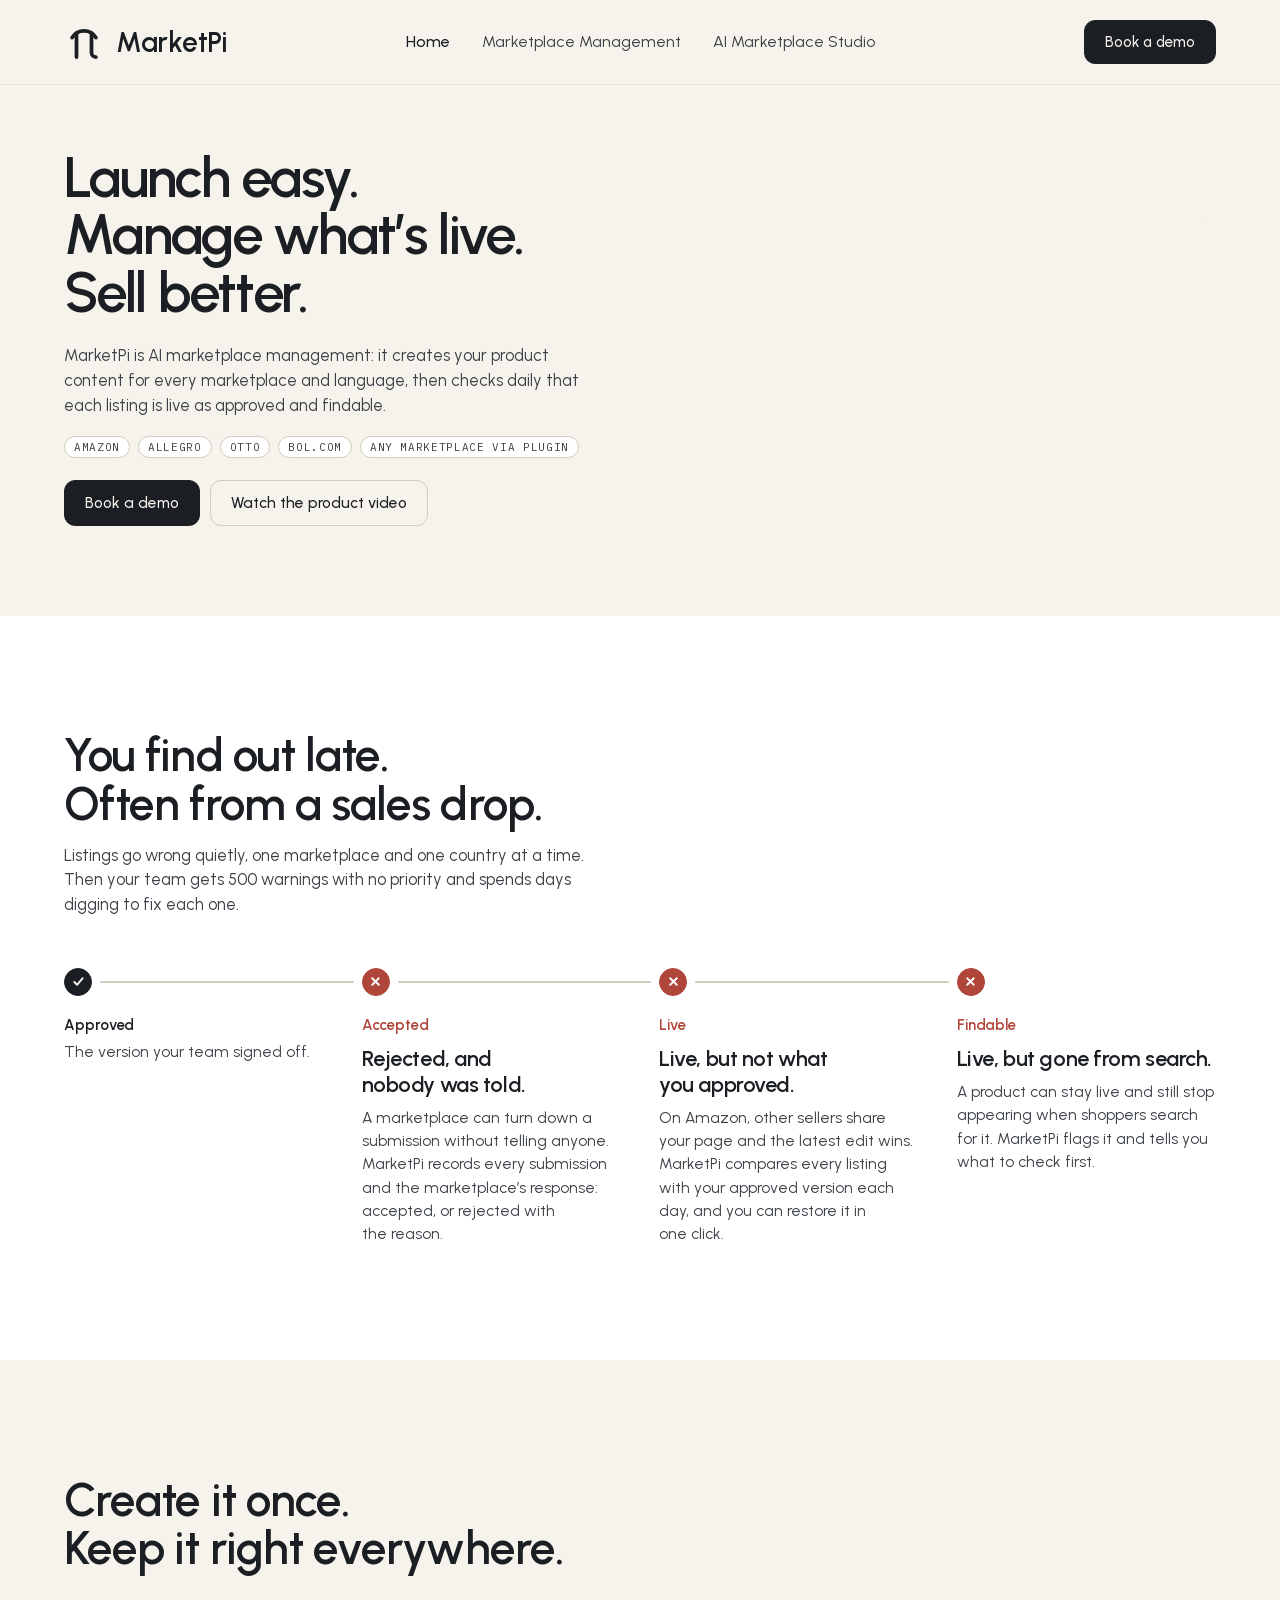
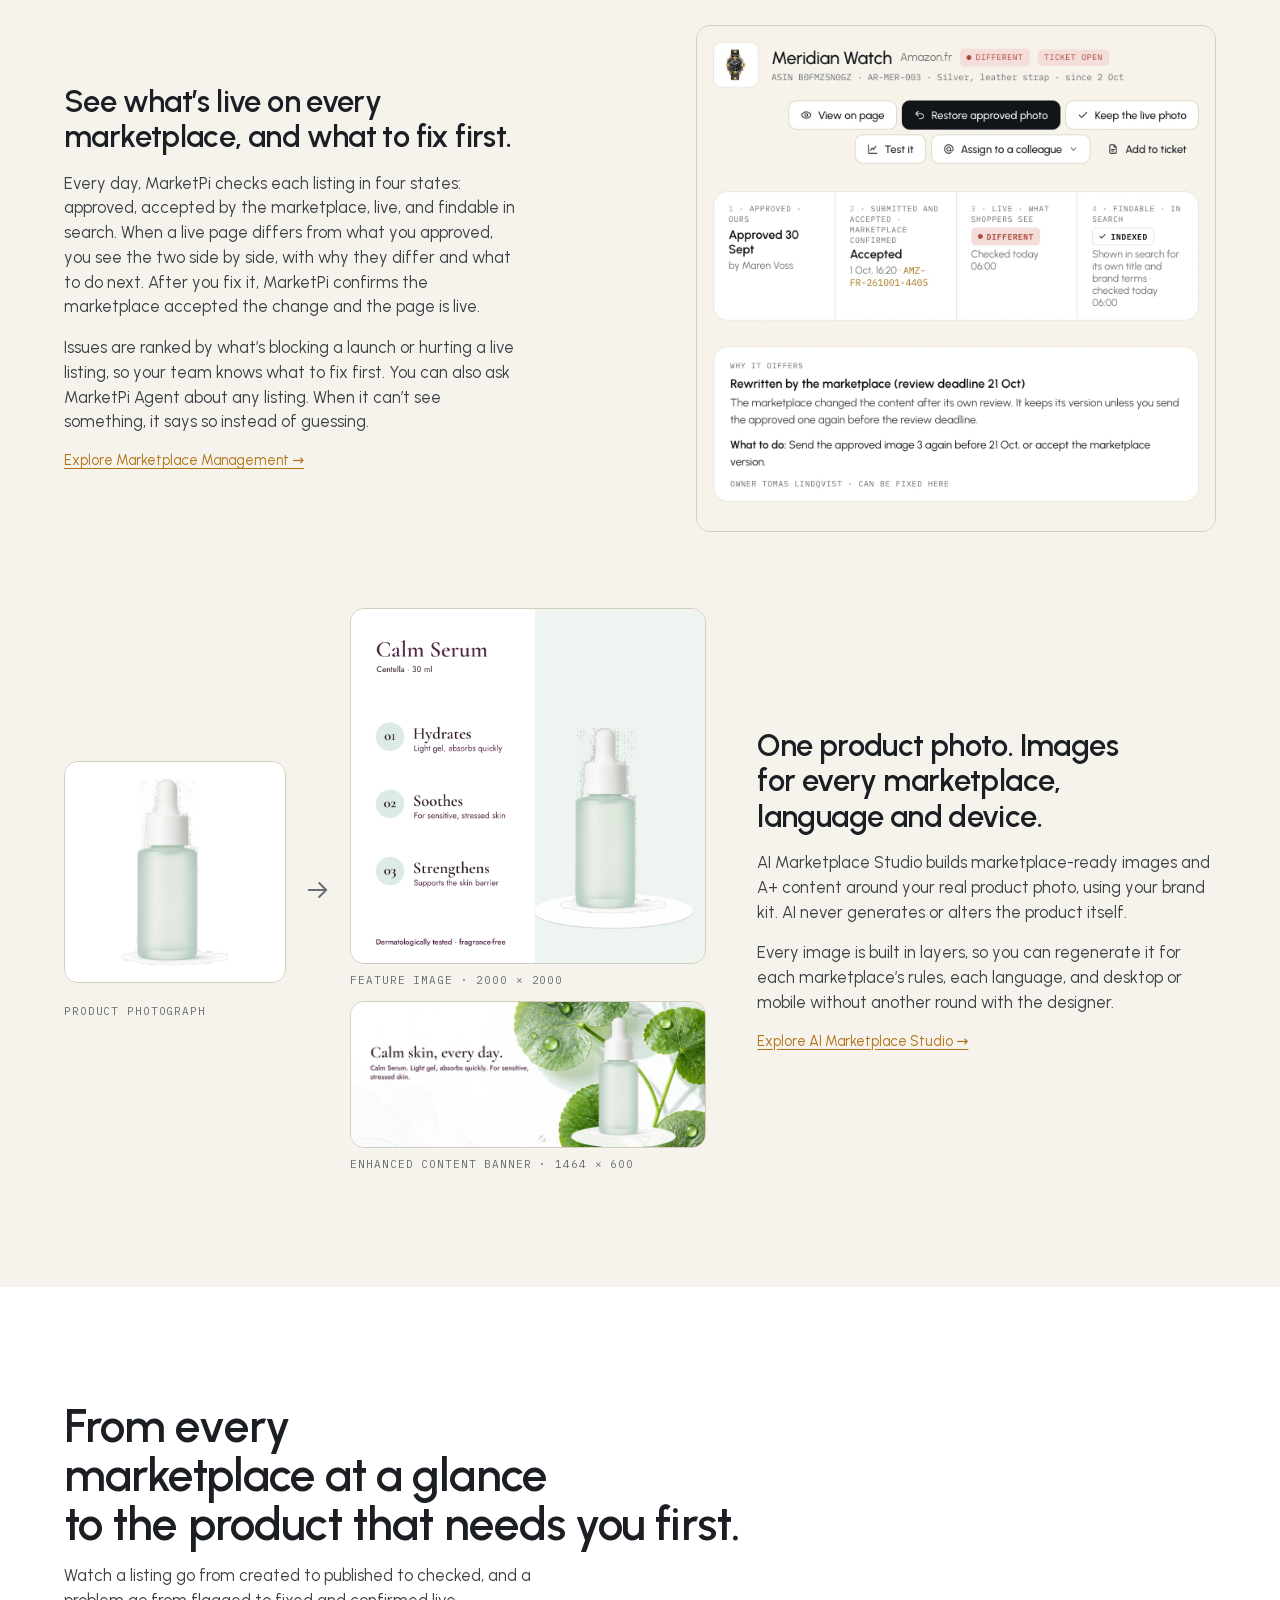
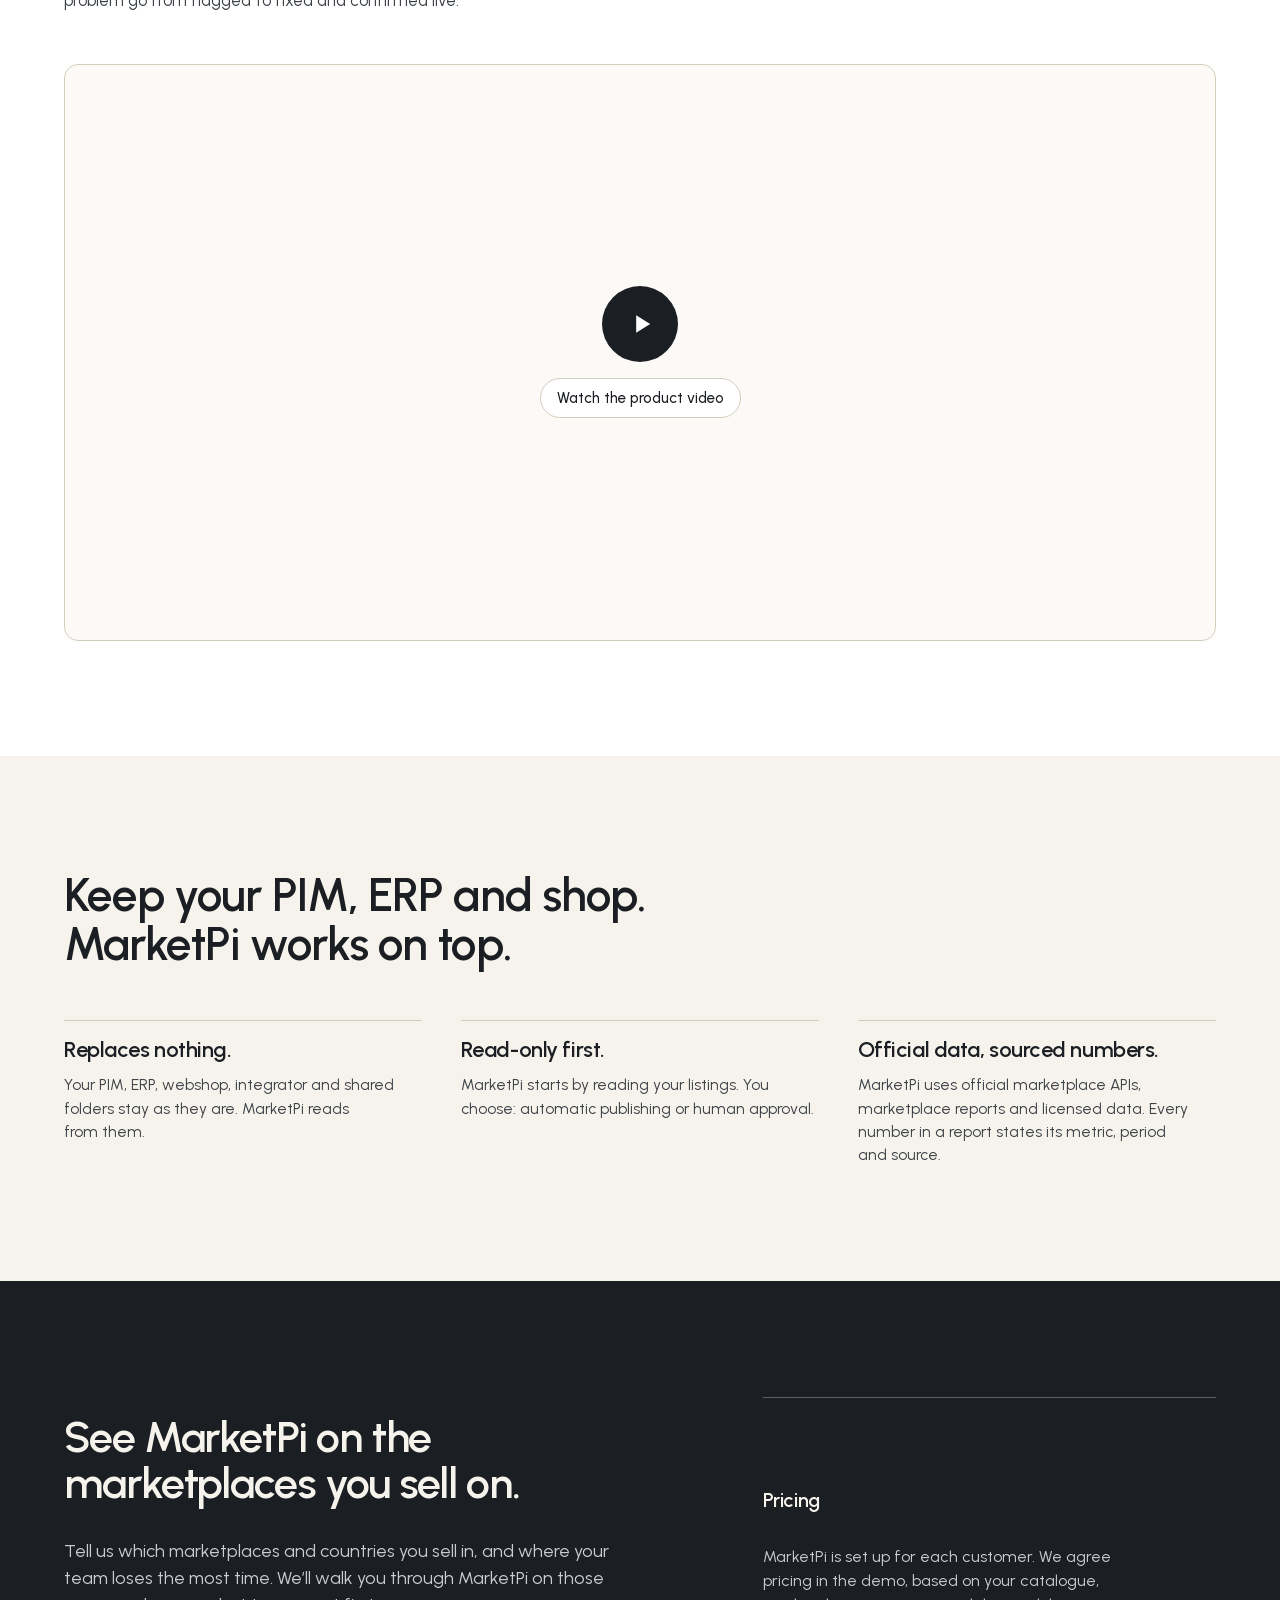
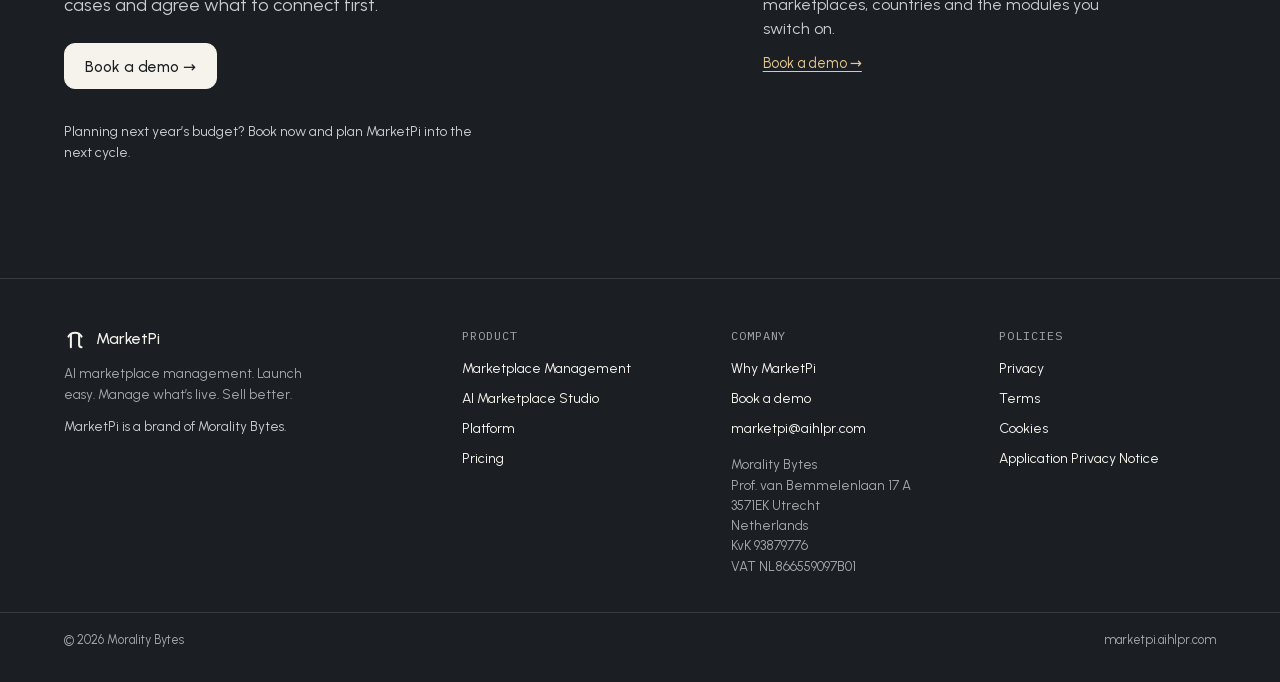
==== index.html @ 0b19deb0 "Strip template scaffolding and use the four-state rail as the visual system - Remove the tracked-cap" ====
<!DOCTYPE html>
<html lang="en"><head>
<meta charset="utf-8">
<title>MarketPi | AI marketplace management for brands</title>
<meta name="viewport" content="width=device-width, initial-scale=1">
<link rel="canonical" href="https://marketpi.aihlpr.com/">
<meta name="description" content="MarketPi creates your product content, publishes it to every marketplace you sell on, and checks daily that each listing is live as approved and findable.">
<link rel="stylesheet" href="assets/css/site.css">

<style id="__om-edit-overrides"></style>
</head>
<body>
<nav class="nav" aria-label="Main navigation"><div class="wrap"><a class="brand" href="/"><svg viewBox="0 0 64 64" fill="none" stroke="currentColor" stroke-width="6" stroke-linecap="round" aria-hidden="true"><path d="M12.95 25 A22 22 0 0 1 51.05 25"></path><path d="M20 17.6 V56"></path><path d="M44 17.6 V49 A7 7 0 0 0 51 56"></path></svg>MarketPi</a><div class="links"><a href="/" aria-current="page">Home</a><a href="/marketplace-management">Marketplace Management</a><a href="/studio">AI Marketplace Studio</a></div><a class="btn" href="https://bookings.cloud.microsoft/book/MarketPiDemo3@aihlpr.com/?ismsaljsauthenabled" target="_blank" rel="noopener">Book a demo</a><details class="menu"><summary aria-label="Open menu"><svg viewBox="0 0 24 24" fill="none" stroke="currentColor" stroke-width="2" stroke-linecap="round" aria-hidden="true"><path d="M4 7h16M4 12h16M4 17h16"></path></svg></summary><div class="menu-list" onclick="this.parentNode.open=false"><a href="/" aria-current="page">Home</a><a href="/marketplace-management">Marketplace Management</a><a href="/studio">AI Marketplace Studio</a></div></details></div></nav>

<header class="sec hero" id="top" data-screen-label="01 Hero"><div class="wrap">
<div class="top"><div><h1 class="rv">Launch easy.<br>Manage what’s live.<br>Sell better.</h1><p class="lede rv d1" style="margin-top:22px">MarketPi is AI marketplace management: it creates your product content for every marketplace and language, then checks daily that each listing is live as approved and findable.</p><ul class="tags rv d1" aria-label="Works with marketplaces such as"><li class="tag">Amazon</li><li class="tag">Allegro</li><li class="tag">Otto</li><li class="tag">bol.com</li><li class="tag">Any marketplace via plugin</li></ul><div class="cta rv d2"><a class="btn" href="https://bookings.cloud.microsoft/book/MarketPiDemo3@aihlpr.com/?ismsaljsauthenabled" target="_blank" rel="noopener">Book a demo</a><a class="btn g" href="#platform">Watch the product video</a></div></div>
<div class="hv rv d1"><video class="hero-vid" src="assets/video/hero-marketplaces.mp4" width="720" height="720" autoplay="" muted="" loop="" playsinline="" preload="auto" aria-label="Marketplaces connected to MarketPi"></video></div></div>
</div></header>

<section class="sec w" id="why" data-screen-label="02 The problem"><div class="wrap">
<div class="head rv"><h2>You find out late.<br>Often from a sales drop.</h2><p>Listings go wrong quietly, one marketplace and one country at a time. Then your team gets 500 warnings with no priority and spends days digging to fix each one.</p></div>
<ol class="rail rv d1" aria-label="Where a listing goes wrong, by state"><li class="st ok"><span class="dot" aria-hidden="true"><svg viewBox="0 0 16 16" fill="none" stroke="currentColor" stroke-width="2" stroke-linecap="round" stroke-linejoin="round"><path d="M3.5 8.5l3 3 6-7"/></svg></span><span class="sl">Approved</span><p>The version your team signed off.</p></li><li class="st x"><span class="dot" aria-hidden="true"><svg viewBox="0 0 16 16" fill="none" stroke="currentColor" stroke-width="2" stroke-linecap="round"><path d="M4.5 4.5l7 7M11.5 4.5l-7 7"/></svg></span><span class="sl">Accepted</span><h3>Rejected, and nobody was told.</h3><p>A marketplace can turn down a submission without telling anyone. MarketPi records every submission and the marketplace’s response: accepted, or rejected with the reason.</p></li><li class="st x"><span class="dot" aria-hidden="true"><svg viewBox="0 0 16 16" fill="none" stroke="currentColor" stroke-width="2" stroke-linecap="round"><path d="M4.5 4.5l7 7M11.5 4.5l-7 7"/></svg></span><span class="sl">Live</span><h3>Live, but not what you approved.</h3><p>On Amazon, other sellers share your page and the latest edit wins. MarketPi compares every listing with your approved version each day, and you can restore it in one click.</p></li><li class="st x"><span class="dot" aria-hidden="true"><svg viewBox="0 0 16 16" fill="none" stroke="currentColor" stroke-width="2" stroke-linecap="round"><path d="M4.5 4.5l7 7M11.5 4.5l-7 7"/></svg></span><span class="sl">Findable</span><h3>Live, but gone from search.</h3><p>A product can stay live and still stop appearing when shoppers search for it. MarketPi flags it and tells you what to check first.</p></li></ol>
</div></section>

<section class="sec" id="modules" data-screen-label="03 Two modules"><div class="wrap">
<div class="head rv" id="capabilities"><h2>Create it once.<br>Keep it right everywhere.</h2></div>
<div class="mods">
<article class="mod" id="monitor" data-screen-label="03a Marketplace Management">
<div class="txt rv"><h3>See what’s live on every marketplace, and what to fix first.</h3><p>Every day, MarketPi checks each listing in four states: approved, accepted by the marketplace, live, and findable in search. When a live page differs from what you approved, you see the two side by side, with why they differ and what to do next. After you fix it, MarketPi confirms the marketplace accepted the change and the page is live.</p><p>Issues are ranked by what’s blocking a launch or hurting a live listing, so your team knows what to fix first. You can also ask MarketPi Agent about any listing. When it can’t see something, it says so instead of guessing.</p><a class="more" href="/marketplace-management">Explore Marketplace Management →</a></div>
<figure class="mshot rv d1"><button class="zoom" type="button" aria-label="Enlarge screenshot"><img src="assets/images/monitor-listing.webp" alt="Monitor listing view: Meridian Watch on Amazon.fr, marked Different with a ticket open. Four states side by side: Approved 30 Sept by Maren Voss, Accepted 1 Oct, Live Different checked today 06:00, Indexed. Why it differs: rewritten by the marketplace, review deadline 21 Oct; what to do: send the approved image 3 again; owner Tomas Lindqvist." width="1280" height="1248"></button></figure>
</article>
<article class="mod r" id="studio" data-screen-label="03b Studio">
<div class="txt rv"><h3>One product photo. Images for every marketplace, language and device.</h3><p>AI Marketplace Studio builds marketplace-ready images and A+ content around your real product photo, using your brand kit. AI never generates or alters the product itself.</p><p>Every image is built in layers, so you can regenerate it for each marketplace’s rules, each language, and desktop or mobile without another round with the designer.</p><a class="more" href="/studio">Explore AI Marketplace Studio →</a></div>
<figure class="rv d1"><div class="s2o">
<div class="src"><button class="zoom sq" type="button" aria-label="Enlarge image"><img src="assets/images/serum-main.jpg" alt="Original product photograph: serum bottle on white" width="2000" height="2000"></button><span class="lab">Product photograph</span></div>
<div class="arr" aria-hidden="true"><svg viewBox="0 0 24 24" fill="none" stroke="currentColor" stroke-width="1.6" stroke-linecap="round" stroke-linejoin="round"><path d="M4 12h15"></path><path d="M13 6l6 6-6 6"></path></svg></div>
<div class="out"><div><button class="zoom sq" type="button" aria-label="Enlarge image"><img src="assets/images/serum-feature.jpg" alt="Feature image: Calm Serum with three numbered benefits beside the bottle" width="2000" height="2000"></button><span class="lab">Feature image · 2000 × 2000</span></div><div><button class="zoom" type="button" aria-label="Enlarge image"><img src="assets/images/serum-banner.jpg" alt="Enhanced content banner: Calm skin, every day: the serum bottle among leaves" width="1464" height="600"></button><span class="lab">Enhanced content banner · 1464 × 600</span></div></div>
</div></figure>
</article>
</div>
</div></section>

<section class="sec w" id="platform" data-screen-label="04 Platform walkthrough"><div class="wrap">
<div class="head rv"><h2>From every marketplace at a glance<br>to the product that needs you first.</h2><p>Watch a listing go from created to published to checked, and a problem go from flagged to fixed and confirmed live.</p></div>
<figure class="pwrap rv d1"><div class="vwrap" id="vwrap"><video id="vid" src="assets/video/platform-walkthrough.mp4" width="1920" height="1080" preload="auto" muted="" playsinline="" aria-label="MarketPi platform walkthrough"></video><button class="vplay" type="button" id="vplay"><span class="play" aria-hidden="true"><svg viewBox="0 0 24 24" fill="currentColor"><path d="M7 4.5v15l12-7.5z"></path></svg></span><span class="vl">Watch the product video</span></button></div></figure>
</div></section>

<section class="sec" id="fit" data-screen-label="05 Fits your setup"><div class="wrap">
<div class="head rv"><h2>Keep your PIM, ERP and shop.<br>MarketPi works on top.</h2></div>
<div class="trio rv d1"><article><h3>Replaces nothing.</h3><p>Your PIM, ERP, webshop, integrator and shared folders stay as they are. MarketPi reads from them.</p></article><article><h3>Read-only first.</h3><p>MarketPi starts by reading your listings. You choose: automatic publishing or human approval.</p></article><article><h3>Official data, sourced numbers.</h3><p>MarketPi uses official marketplace APIs, marketplace reports and licensed data. Every number in a report states its metric, period and source.</p></article></div>
</div></section>

<section class="sec d close" id="demo" data-screen-label="06 Demo and pricing"><div class="wrap">
<div class="two">
<div class="head rv"><h2>See MarketPi on the marketplaces you sell on.</h2><p>Tell us which marketplaces and countries you sell in, and where your team loses the most time. We’ll walk you through MarketPi on those cases and agree what to connect first.</p><div class="cta rv d1"><a class="btn" href="https://bookings.cloud.microsoft/book/MarketPiDemo3@aihlpr.com/?ismsaljsauthenabled" target="_blank" rel="noopener">Book a demo →</a></div><p class="note rv d1">Planning next year’s budget? Book now and plan MarketPi into the next cycle.</p></div>
<div class="price rv d1" id="pricing"><h3>Pricing</h3><p>MarketPi is set up for each customer. We agree pricing in the demo, based on your catalogue, marketplaces, countries and the modules you switch on.</p><a class="more" href="https://bookings.cloud.microsoft/book/MarketPiDemo3@aihlpr.com/?ismsaljsauthenabled" target="_blank" rel="noopener">Book a demo →</a></div>
</div>
</div></section>

<footer><div class="wrap ft">
<div class="fb"><a class="brand" href="/"><svg viewBox="0 0 64 64" fill="none" stroke="currentColor" stroke-width="6" stroke-linecap="round" aria-hidden="true"><path d="M12.95 25 A22 22 0 0 1 51.05 25"></path><path d="M20 17.6 V56"></path><path d="M44 17.6 V49 A7 7 0 0 0 51 56"></path></svg>MarketPi</a><p>AI marketplace management. Launch easy. Manage what’s live. Sell better.</p><p class="co">MarketPi is a brand of Morality Bytes.</p></div>
<div class="fc"><span class="k">Product</span><a href="/marketplace-management">Marketplace Management</a><a href="/studio">AI Marketplace Studio</a><a href="#platform">Platform</a><a href="#pricing">Pricing</a></div>
<div class="fc"><span class="k">Company</span><a href="#why">Why MarketPi</a><a href="https://bookings.cloud.microsoft/book/MarketPiDemo3@aihlpr.com/?ismsaljsauthenabled" target="_blank" rel="noopener">Book a demo</a><a href="mailto:marketpi@aihlpr.com">marketpi@aihlpr.com</a><address>Morality Bytes<br>Prof. van Bemmelenlaan 17 A<br>3571EK Utrecht<br>Netherlands<br>KvK 93879776<br>VAT NL866559097B01</address></div>
<div class="fc"><span class="k">Policies</span><a href="/policies#privacy">Privacy</a><a href="/policies#terms">Terms</a><a href="/policies#cookies">Cookies</a><a href="/policies#application">Application Privacy Notice</a></div>
</div><div class="wrap fl"><span>© 2026 Morality Bytes</span><span>marketpi.aihlpr.com</span></div></footer>
<script src="assets/js/site.js"></script>
<script>
(function(){var v=document.querySelector('.hero-vid');if(!v)return;function go(){var p=v.play();if(p&&p.catch)p.catch(function(){})}
new IntersectionObserver(function(es){es.forEach(function(e){e.isIntersecting?go():v.pause()})},{threshold:.2}).observe(v);
['pointerdown','keydown','touchstart','scroll'].forEach(function(t){addEventListener(t,function(){var r=v.getBoundingClientRect();if(r.bottom>0&&r.top<innerHeight)go()},{passive:true})});
})();
(function(){var w=document.getElementById('vwrap'),v=document.getElementById('vid'),b=document.getElementById('vplay');if(!v)return;
v.addEventListener('loadedmetadata',function(){if(!w.classList.contains('on'))v.currentTime=2.5},{once:true});
b.addEventListener('click',function(){v.controls=true;w.classList.add('on');v.muted=false;v.currentTime=0;v.play()});
v.addEventListener('ended',function(){w.classList.remove('on');v.controls=false;v.currentTime=2.5})})();
</script>
<div class="lbx" id="lbx" hidden=""><button class="lbx-x" type="button" aria-label="Close">×</button><img alt=""></div>
<script>(function(){var l=document.getElementById('lbx'),im=l.querySelector('img');document.querySelectorAll('.zoom').forEach(function(b){b.addEventListener('click',function(){im.src=b.querySelector('img').src;im.alt=b.querySelector('img').alt;l.hidden=false;document.body.style.overflow='hidden'})});function c(){l.hidden=true;document.body.style.overflow=''}l.addEventListener('click',c);document.addEventListener('keydown',function(e){if(e.key==='Escape'&&!l.hidden)c()})})();</script>


</body></html>
---- assets/css/site.css ----
/* MarketPi shared styles for index.html, marketplace-management.html and studio.html */
/* cyrillic-ext */
@font-face {
  font-family: 'IBM Plex Mono';
  font-style: normal;
  font-weight: 400;
  font-display: swap;
  src: url("../fonts/ibm-plex-mono-400-cyrillic-ext.woff2") format('woff2');
  unicode-range: U+0460-052F, U+1C80-1C8A, U+20B4, U+2DE0-2DFF, U+A640-A69F, U+FE2E-FE2F;
}
/* cyrillic */
@font-face {
  font-family: 'IBM Plex Mono';
  font-style: normal;
  font-weight: 400;
  font-display: swap;
  src: url("../fonts/ibm-plex-mono-400-cyrillic.woff2") format('woff2');
  unicode-range: U+0301, U+0400-045F, U+0490-0491, U+04B0-04B1, U+2116;
}
/* vietnamese */
@font-face {
  font-family: 'IBM Plex Mono';
  font-style: normal;
  font-weight: 400;
  font-display: swap;
  src: url("../fonts/ibm-plex-mono-400-vietnamese.woff2") format('woff2');
  unicode-range: U+0102-0103, U+0110-0111, U+0128-0129, U+0168-0169, U+01A0-01A1, U+01AF-01B0, U+0300-0301, U+0303-0304, U+0308-0309, U+0323, U+0329, U+1EA0-1EF9, U+20AB;
}
/* latin-ext */
@font-face {
  font-family: 'IBM Plex Mono';
  font-style: normal;
  font-weight: 400;
  font-display: swap;
  src: url("../fonts/ibm-plex-mono-400-latin-ext.woff2") format('woff2');
  unicode-range: U+0100-02BA, U+02BD-02C5, U+02C7-02CC, U+02CE-02D7, U+02DD-02FF, U+0304, U+0308, U+0329, U+1D00-1DBF, U+1E00-1E9F, U+1EF2-1EFF, U+2020, U+20A0-20AB, U+20AD-20C4, U+2113, U+2C60-2C7F, U+A720-A7FF;
}
/* latin */
@font-face {
  font-family: 'IBM Plex Mono';
  font-style: normal;
  font-weight: 400;
  font-display: swap;
  src: url("../fonts/ibm-plex-mono-400-latin.woff2") format('woff2');
  unicode-range: U+0000-00FF, U+0131, U+0152-0153, U+02BB-02BC, U+02C6, U+02DA, U+02DC, U+0304, U+0308, U+0329, U+2000-206F, U+20AC, U+2122, U+2191, U+2193, U+2212, U+2215, U+FEFF, U+FFFD;
}
/* cyrillic-ext */
@font-face {
  font-family: 'IBM Plex Mono';
  font-style: normal;
  font-weight: 500;
  font-display: swap;
  src: url("../fonts/ibm-plex-mono-500-cyrillic-ext.woff2") format('woff2');
  unicode-range: U+0460-052F, U+1C80-1C8A, U+20B4, U+2DE0-2DFF, U+A640-A69F, U+FE2E-FE2F;
}
/* cyrillic */
@font-face {
  font-family: 'IBM Plex Mono';
  font-style: normal;
  font-weight: 500;
  font-display: swap;
  src: url("../fonts/ibm-plex-mono-500-cyrillic.woff2") format('woff2');
  unicode-range: U+0301, U+0400-045F, U+0490-0491, U+04B0-04B1, U+2116;
}
/* vietnamese */
@font-face {
  font-family: 'IBM Plex Mono';
  font-style: normal;
  font-weight: 500;
  font-display: swap;
  src: url("../fonts/ibm-plex-mono-500-vietnamese.woff2") format('woff2');
  unicode-range: U+0102-0103, U+0110-0111, U+0128-0129, U+0168-0169, U+01A0-01A1, U+01AF-01B0, U+0300-0301, U+0303-0304, U+0308-0309, U+0323, U+0329, U+1EA0-1EF9, U+20AB;
}
/* latin-ext */
@font-face {
  font-family: 'IBM Plex Mono';
  font-style: normal;
  font-weight: 500;
  font-display: swap;
  src: url("../fonts/ibm-plex-mono-500-latin-ext.woff2") format('woff2');
  unicode-range: U+0100-02BA, U+02BD-02C5, U+02C7-02CC, U+02CE-02D7, U+02DD-02FF, U+0304, U+0308, U+0329, U+1D00-1DBF, U+1E00-1E9F, U+1EF2-1EFF, U+2020, U+20A0-20AB, U+20AD-20C4, U+2113, U+2C60-2C7F, U+A720-A7FF;
}
/* latin */
@font-face {
  font-family: 'IBM Plex Mono';
  font-style: normal;
  font-weight: 500;
  font-display: swap;
  src: url("../fonts/ibm-plex-mono-500-latin.woff2") format('woff2');
  unicode-range: U+0000-00FF, U+0131, U+0152-0153, U+02BB-02BC, U+02C6, U+02DA, U+02DC, U+0304, U+0308, U+0329, U+2000-206F, U+20AC, U+2122, U+2191, U+2193, U+2212, U+2215, U+FEFF, U+FFFD;
}
/* latin-ext */
@font-face {
  font-family: 'Urbanist';
  font-style: normal;
  font-weight: 400;
  font-display: swap;
  src: url("../fonts/urbanist-400-latin-ext.woff2") format('woff2');
  unicode-range: U+0100-02BA, U+02BD-02C5, U+02C7-02CC, U+02CE-02D7, U+02DD-02FF, U+0304, U+0308, U+0329, U+1D00-1DBF, U+1E00-1E9F, U+1EF2-1EFF, U+2020, U+20A0-20AB, U+20AD-20C4, U+2113, U+2C60-2C7F, U+A720-A7FF;
}
/* latin */
@font-face {
  font-family: 'Urbanist';
  font-style: normal;
  font-weight: 400;
  font-display: swap;
  src: url("../fonts/urbanist-400-latin.woff2") format('woff2');
  unicode-range: U+0000-00FF, U+0131, U+0152-0153, U+02BB-02BC, U+02C6, U+02DA, U+02DC, U+0304, U+0308, U+0329, U+2000-206F, U+20AC, U+2122, U+2191, U+2193, U+2212, U+2215, U+FEFF, U+FFFD;
}
/* latin-ext */
@font-face {
  font-family: 'Urbanist';
  font-style: normal;
  font-weight: 500;
  font-display: swap;
  src: url("../fonts/urbanist-400-latin-ext.woff2") format('woff2');
  unicode-range: U+0100-02BA, U+02BD-02C5, U+02C7-02CC, U+02CE-02D7, U+02DD-02FF, U+0304, U+0308, U+0329, U+1D00-1DBF, U+1E00-1E9F, U+1EF2-1EFF, U+2020, U+20A0-20AB, U+20AD-20C4, U+2113, U+2C60-2C7F, U+A720-A7FF;
}
/* latin */
@font-face {
  font-family: 'Urbanist';
  font-style: normal;
  font-weight: 500;
  font-display: swap;
  src: url("../fonts/urbanist-400-latin.woff2") format('woff2');
  unicode-range: U+0000-00FF, U+0131, U+0152-0153, U+02BB-02BC, U+02C6, U+02DA, U+02DC, U+0304, U+0308, U+0329, U+2000-206F, U+20AC, U+2122, U+2191, U+2193, U+2212, U+2215, U+FEFF, U+FFFD;
}
/* latin-ext */
@font-face {
  font-family: 'Urbanist';
  font-style: normal;
  font-weight: 600;
  font-display: swap;
  src: url("../fonts/urbanist-400-latin-ext.woff2") format('woff2');
  unicode-range: U+0100-02BA, U+02BD-02C5, U+02C7-02CC, U+02CE-02D7, U+02DD-02FF, U+0304, U+0308, U+0329, U+1D00-1DBF, U+1E00-1E9F, U+1EF2-1EFF, U+2020, U+20A0-20AB, U+20AD-20C4, U+2113, U+2C60-2C7F, U+A720-A7FF;
}
/* latin */
@font-face {
  font-family: 'Urbanist';
  font-style: normal;
  font-weight: 600;
  font-display: swap;
  src: url("../fonts/urbanist-400-latin.woff2") format('woff2');
  unicode-range: U+0000-00FF, U+0131, U+0152-0153, U+02BB-02BC, U+02C6, U+02DA, U+02DC, U+0304, U+0308, U+0329, U+2000-206F, U+20AC, U+2122, U+2191, U+2193, U+2212, U+2215, U+FEFF, U+FFFD;
}
:root{--ink:#1B1F24;--ink2:#3C4147;--ink3:#686D73;--cream:#F6F3EC;--sheet:#FBF9F4;--white:#FFFFFF;--line:#E6E1D4;--lineD:#D3CDBD;--amber:#B27319;--amberT:#F4EBD6;--good:#3F7A4F;--goodT:#E2ECE4;--bad:#B0453A;--badT:#F4DED9;--sans:'Urbanist',system-ui,sans-serif;--mono:'IBM Plex Mono',ui-monospace,monospace;--pad:clamp(20px,5vw,64px);--ease:cubic-bezier(.2,.7,.2,1)}
*{box-sizing:border-box}
html{scroll-behavior:smooth;scroll-padding-top:84px}
html,body{margin:0;background:var(--cream);color:var(--ink);font-family:var(--sans);font-size:17px;line-height:1.5;-webkit-font-smoothing:antialiased;overflow-x:clip}
a{color:var(--ink);text-decoration:none}a:hover{color:var(--amber)}
button{font:inherit;color:inherit;background:none;border:0;padding:0;cursor:pointer}
img{display:block;max-width:100%;height:auto}
p{text-wrap:pretty;margin:0}
h1,h2,h3{margin:0;font-weight:600;letter-spacing:-.02em;text-wrap:balance}
ul{margin:0;padding:0;list-style:none}
.k{font-family:var(--mono);font-size:12px;letter-spacing:.08em;text-transform:uppercase;color:var(--ink3)}
.wrap{width:100%;max-width:1280px;margin:0 auto;padding:0 var(--pad)}
.btn{display:inline-flex;align-items:center;justify-content:center;gap:8px;height:46px;padding:0 20px;border-radius:11px;border:1px solid var(--ink);background:var(--ink);color:var(--cream);font-size:15.5px;font-weight:500;white-space:nowrap;transition:background .15s,border-color .15s,color .15s}
.btn:hover{background:var(--amber);border-color:var(--amber);color:#fff}
.btn.g{background:transparent;color:var(--ink);border-color:var(--lineD)}.btn.g:hover{background:var(--white);border-color:var(--ink);color:var(--ink)}
.tag{display:inline-flex;align-items:center;gap:6px;min-height:22px;padding:2px 9px;border-radius:999px;border:1px solid var(--lineD);font-family:var(--mono);font-size:10.5px;letter-spacing:.06em;text-transform:uppercase;color:var(--ink2);white-space:nowrap}
/* reveal */
.rv{opacity:0;transform:translateY(18px);transition:opacity .8s var(--ease),transform .8s var(--ease)}
.rv.in{opacity:1;transform:none}
.d1{transition-delay:.12s}.d2{transition-delay:.24s}
/* nav */
.nav{position:sticky;top:0;z-index:20;background:rgba(246,243,236,.9);backdrop-filter:blur(12px);border-bottom:1px solid var(--line)}
.nav .wrap{display:grid;grid-template-columns:1fr auto 1fr;align-items:center;gap:28px;height:84px}
.nav .brand{display:flex;align-items:center;gap:12px;font-weight:600;font-size:28px;letter-spacing:-.01em;justify-self:start}
.nav .brand svg{width:40px;height:40px}
.nav .links{display:flex;gap:32px;font-size:16px}
.nav .links a{color:var(--ink2)}.nav .links a:hover{color:var(--amber)}
.nav .btn{height:44px;padding:0 20px;font-size:15px;justify-self:end}
.nav .links a[aria-current]{color:var(--ink);font-weight:500}
.nav .menu{display:none;position:relative}
.nav .menu summary{display:flex;align-items:center;justify-content:center;width:40px;height:40px;border:1px solid var(--line);border-radius:10px;cursor:pointer;list-style:none;color:var(--ink)}
.nav .menu summary::-webkit-details-marker{display:none}
.nav .menu summary svg{width:20px;height:20px}
.nav .menu-list{position:absolute;top:calc(100% + 8px);right:0;display:flex;flex-direction:column;min-width:240px;padding:8px;background:#fff;border:1px solid var(--line);border-radius:14px;box-shadow:0 12px 32px rgba(27,31,36,.12);font-size:16px}
.nav .menu-list a{padding:12px;border-radius:8px;color:var(--ink)}
.nav .menu-list a[aria-current]{font-weight:600}
@media (max-width:1000px){html{scroll-padding-top:68px}.nav .wrap{display:flex;gap:10px;height:68px}.nav .brand{gap:8px;font-size:22px}.nav .brand svg{width:30px;height:30px}.nav .btn{height:40px;padding:0 16px;font-size:14.5px;margin-left:auto}.nav .menu{display:block}}
/* sections */
.sec{padding:clamp(72px,9vw,120px) 0}
.sec.w{background:var(--white)}
.sec.d{background:var(--ink);color:var(--cream);--ink2:#C9CCD1;--ink3:#A4A8AE;--line:rgba(246,243,236,.16);--lineD:rgba(246,243,236,.3);--sheet:#23282E;--white:#1B1F24}
.sec.d a{color:var(--cream)}.sec.d a:hover{color:#E7C98F}
.sec.d .btn{background:var(--cream);border-color:var(--cream);color:var(--ink)}.sec.d .btn:hover{background:var(--amber);border-color:var(--amber);color:#fff}
.sec>.wrap{display:flex;flex-direction:column;gap:clamp(32px,4vw,56px)}
.head{display:flex;flex-direction:column;gap:14px;max-width:62ch}
.head h2{font-size:clamp(30px,3.6vw,50px);line-height:1.06}
.head p{font-size:clamp(16.5px,1.25vw,19px);color:var(--ink2);max-width:58ch}
.split{display:grid;grid-template-columns:minmax(0,5fr) minmax(0,7fr);gap:clamp(28px,4vw,64px);align-items:center}
.split .head{gap:14px}
.split .head h2{font-size:clamp(28px,3.1vw,42px)}
/* hero */
.hero{padding:clamp(48px,5vw,72px) 0 0;overflow:hidden}
.hero .wrap{gap:clamp(36px,5vw,64px)}
.hero .top{display:grid;grid-template-columns:minmax(0,7fr) minmax(0,5fr);gap:40px;align-items:end}
.hero h1{font-size:clamp(40px,4.4vw,64px);font-weight:600;line-height:1.02;letter-spacing:-.03em;max-width:22ch}
.hero .lede{font-size:clamp(16.5px,1.25vw,18px);color:var(--ink2);max-width:56ch}
.hero .cta{display:flex;gap:10px;flex-wrap:wrap;margin-top:22px}
.hero .shot{margin-bottom:-6vw}
.close h2{font-size:clamp(30px,3.4vw,48px);line-height:1.06;letter-spacing:-.025em}
.close p{font-size:18px;color:var(--ink2);margin-top:18px;max-width:44ch}
footer{background:var(--ink);color:#A4A8AE;padding:28px 0 44px;font-size:13.5px;border-top:1px solid rgba(246,243,236,.12)}
footer .wrap{display:flex;justify-content:space-between;align-items:center;flex-wrap:wrap;gap:10px 28px}
footer a{color:var(--cream);text-decoration:underline;text-underline-offset:3px}footer a:hover{color:#E7C98F}
@media (prefers-reduced-motion:reduce){.rv{opacity:1;transform:none;transition:none}}
@media (max-width:1000px){.nav .links{display:none}.hero .top{grid-template-columns:minmax(0,1fr)}.split{grid-template-columns:minmax(0,1fr)}}
@media (max-width:700px){.hero .shot{margin-bottom:-10vw}}
.head p{max-width:52ch}
/* hero */
.hero .top{align-items:center}
.hero{padding-bottom:clamp(56px,7vw,96px)}
.hero .top{grid-template-columns:minmax(0,6fr) minmax(0,5fr);gap:clamp(32px,5vw,72px)}
.hero .hv{max-width:560px;margin-left:auto}
@media (max-width:1000px){.hero .hv{margin-left:0;max-width:none}}
/* hero and notes */
.hero h1{max-width:19ch}
.hero .lede{max-width:52ch}
.note,.head p.note{font-size:14px;color:var(--ink3)}
.lbx{position:fixed;inset:0;z-index:100;background:rgba(27,31,36,.92);display:flex;align-items:center;justify-content:center;padding:32px;cursor:zoom-out}
.lbx[hidden]{display:none}
.lbx img{max-width:min(1100px,100%);max-height:100%;border-radius:14px;background:#F6F3EC}
.lbx-x{position:absolute;top:16px;right:20px;width:40px;height:40px;border:0;border-radius:50%;background:transparent;color:#fff;font-size:28px;line-height:1;cursor:pointer}
.more{font-size:14.5px;color:var(--amber);text-decoration:underline;text-underline-offset:3px}
/* three columns */
.trio{display:grid;grid-template-columns:repeat(3,minmax(0,1fr));gap:clamp(24px,3vw,40px)}
.trio article{border-top:1px solid var(--lineD);padding-top:16px;display:flex;flex-direction:column;gap:10px}
.trio h3{font-size:22px;line-height:1.2}
.trio p{font-size:15.5px;color:var(--ink2)}
/* prose column beside a heading */
.copy{display:flex;flex-direction:column;gap:14px;font-size:17px;color:var(--ink2);align-items:flex-start}
.copy ul{display:flex;flex-direction:column;gap:8px;padding-left:18px;list-style:disc}
.copy ul::marker{color:var(--ink3)}
/* close */
.close .head{max-width:60ch}
.close .head h2{font-size:clamp(30px,3.4vw,48px);line-height:1.06;letter-spacing:-.025em}
.close .head p{color:var(--ink2)}
.close .cta{display:flex;gap:10px;flex-wrap:wrap;margin-top:10px}
#pricing{padding:clamp(56px,7vw,88px) 0}
footer{padding:48px 0 32px}
footer .wrap.ft{display:grid;grid-template-columns:minmax(0,1.6fr) repeat(3,minmax(0,1fr));gap:32px clamp(24px,4vw,64px);align-items:start}
footer .fb{display:flex;flex-direction:column;gap:12px;max-width:34ch}
footer .fb .brand{display:inline-flex;align-items:center;gap:10px;color:var(--cream);text-decoration:none;font-weight:500;font-size:16px}
footer .fb .brand svg{width:22px;height:22px}
footer .fb p{margin:0;color:#A4A8AE;line-height:1.5}
footer .fb .co{color:#C9CCD1}
footer .fc{display:flex;flex-direction:column;gap:9px}
footer .fc .k{color:#A4A8AE;margin-bottom:4px}
footer .fc a{color:var(--cream);text-decoration:none;font-size:14px}
footer .fc address{font-style:normal;font-size:13.5px;line-height:1.5;color:#A4A8AE;margin-top:6px}
footer .fc a:hover{color:#E7C98F;text-decoration:underline;text-underline-offset:3px}
footer .wrap.fl{display:flex;justify-content:space-between;gap:10px 24px;flex-wrap:wrap;margin-top:36px;padding-top:18px;border-top:1px solid rgba(246,243,236,.12);font-size:12.5px;color:#A4A8AE}
@media (max-width:900px){footer .wrap.ft{grid-template-columns:repeat(2,minmax(0,1fr))}footer .fb{grid-column:1/-1}}
@media (max-width:480px){footer .wrap.ft{grid-template-columns:minmax(0,1fr)}}
@media (max-width:1000px){.trio{grid-template-columns:minmax(0,1fr)}}
/* hero video beside the text */
.hero .top{grid-template-columns:minmax(0,6fr) minmax(0,5fr)}
.hero .hv{max-width:560px;margin-left:auto;width:100%}
.hero .hero-vid{display:block;width:100%;max-width:460px;height:auto;margin-left:auto;border-radius:14px;background:var(--cream)}
@media (max-width:1000px){.hero .top{grid-template-columns:minmax(0,1fr)}.hero .hv{margin:8px 0 0;max-width:none}.hero .hero-vid{max-width:none;margin-left:0}}
/* product pages: hero, screenshots, states, video */
.mm-hero{padding-bottom:clamp(56px,7vw,96px)}
.mm-hero .head{max-width:none;gap:0}
.mm-hero h1{margin:0}
.mm-hero .lede{margin-top:22px}
.shot{margin:0;display:flex;flex-direction:column;gap:12px;width:100%}
.shot .zoom{display:block;width:100%;padding:0;border:1px solid var(--lineD);border-radius:14px;background:#F6F3EC;overflow:hidden;cursor:zoom-in;text-align:left}
.shot img{display:block;width:100%;height:auto}
.shot figcaption{font-size:13px;color:var(--ink3)}
.states{display:grid;grid-template-columns:repeat(3,minmax(0,1fr));gap:clamp(24px,3vw,40px)}
.states article{border-top:1px solid var(--lineD);padding-top:16px;display:flex;flex-direction:column;gap:8px}
.states h3{font-size:24px;line-height:1.2}
.states p{font-size:15.5px;color:var(--ink2)}
@media (max-width:1000px){.states{grid-template-columns:minmax(0,1fr)}}
.xlink{margin-top:10px}.xlink strong{font-weight:600;color:var(--ink)}
.vwrap{position:relative;border:1px solid var(--lineD);border-radius:14px;overflow:hidden;background:#fff}.vwrap video{display:block;width:100%;height:auto}
.vplay{position:absolute;inset:0;width:100%;display:flex;flex-direction:column;align-items:center;justify-content:center;gap:16px;border:0;padding:0;background:rgba(255,255,255,.18);cursor:pointer;font:inherit;color:var(--ink)}.vplay .play{width:76px;height:76px;border-radius:50%;background:var(--ink);color:#fff;display:flex;align-items:center;justify-content:center;transition:transform .2s}.vplay .play svg{width:28px;height:28px;margin-left:4px}.vplay .vl{font-size:15px;font-weight:500;background:#fff;border:1px solid var(--lineD);border-radius:999px;padding:8px 16px}.vplay:hover .play{transform:scale(1.06)}.vwrap.on .vplay{display:none}.galnote{margin-top:12px;font-size:13px;color:var(--ink3)}
/* homepage: module introductions, tags, walkthrough, demo and pricing */
.mods{display:flex;flex-direction:column;gap:clamp(48px,6vw,88px)}
.mod{display:grid;grid-template-columns:minmax(0,5fr) minmax(0,7fr);gap:clamp(28px,4vw,64px);align-items:center}
.mod.r{grid-template-columns:minmax(0,7fr) minmax(0,5fr)}
.mod.r .txt{order:2}
.mod .txt{display:flex;flex-direction:column;gap:16px;align-items:flex-start}
.mod .txt h3{font-size:clamp(24px,2.4vw,32px);line-height:1.15;letter-spacing:-.02em;font-weight:600;text-wrap:balance;max-width:24ch}
.tags{display:flex;flex-wrap:wrap;gap:8px;margin-top:18px}.tags .tag{font-size:11px;color:var(--ink2);background:var(--white)}.hero .tags+.cta{margin-top:22px}
/* AI Marketplace Studio page */
.mm-hero .lede+.lede{margin-top:14px}
/* AI Marketplace Studio: one source photograph → three compositions */
.s3o{margin:clamp(36px,5vw,64px) 0 0;display:grid;grid-template-columns:minmax(0,4fr) 40px minmax(0,8fr);gap:18px;align-items:center}
.s3o .src,.s3o .out{min-width:0}
.s3o .out{display:grid;grid-template-columns:repeat(2,minmax(0,1fr));gap:18px}
.s3o .out .wide{grid-column:1/-1}
.s3o .arr{display:flex;align-items:center;justify-content:center;color:var(--ink3)}
.s3o .arr svg{width:30px;height:30px}
.s3o .zoom{display:block;width:100%;padding:0;border:1px solid var(--lineD);border-radius:14px;background:#fff;overflow:hidden;cursor:zoom-in}
.s3o img{display:block;width:100%;height:auto}
.s3o .lab{font-family:var(--mono);font-size:11px;letter-spacing:.08em;text-transform:uppercase;color:var(--ink3);display:block;margin-top:8px}
.s3o figcaption{grid-column:1/-1;font-size:13px;color:var(--ink3);margin-top:-2px}
/* formats gallery */
.fgal{display:grid;grid-template-columns:repeat(4,minmax(0,1fr));gap:16px;margin-top:clamp(28px,4vw,48px)}
.fgal figure{margin:0;display:flex;flex-direction:column;gap:8px}
.fgal .wide{grid-column:1/-1}
.fgal .zoom{display:block;width:100%;padding:0;border:1px solid var(--lineD);border-radius:14px;background:#fff;overflow:hidden;cursor:zoom-in}
.fgal img{display:block;width:100%;height:auto}
.fgal figcaption{font-family:var(--mono);font-size:11px;letter-spacing:.08em;text-transform:uppercase;color:var(--ink3)}
.copy .tags{margin-top:6px}
.copy ul li strong{font-weight:600;color:var(--ink)}
@media (max-width:1000px){.fgal{grid-template-columns:repeat(2,minmax(0,1fr))}}
@media (max-width:640px){.s3o{grid-template-columns:minmax(0,1fr)}.s3o .arr svg{transform:rotate(90deg)}.s3o .src{max-width:60%}}
.mod .txt p{font-size:16.5px;color:var(--ink2);max-width:46ch}
.mod figure{margin:0;display:flex;flex-direction:column;gap:12px}
.mod .zoom{display:block;width:100%;padding:0;border:1px solid var(--lineD);border-radius:14px;background:#F6F3EC;overflow:hidden;cursor:zoom-in;text-align:left}
.mod .zoom img{display:block;width:100%;height:auto}
.mod .mshot{max-width:520px;justify-self:end;width:100%}
/* source → output */
.s2o{display:grid;grid-template-columns:minmax(0,5fr) 36px minmax(0,8fr);gap:14px;align-items:center}
.s2o .src,.s2o .out{display:flex;flex-direction:column;gap:12px;min-width:0}
.s2o .arr{display:flex;align-items:center;justify-content:center;color:var(--ink3)}
.s2o .arr svg{width:28px;height:28px}
.s2o .zoom{cursor:zoom-in}
.s2o .lab{font-family:var(--mono);font-size:11px;letter-spacing:.08em;text-transform:uppercase;color:var(--ink3);display:block;margin-top:8px}
.s2o .sq img{aspect-ratio:1;object-fit:cover}
/* click-to-play walkthrough */
.pwrap{width:100%;margin:0}
.pwrap .vwrap{background:var(--sheet)}
/* closing: demo + pricing */
.close .two{display:grid;grid-template-columns:minmax(0,7fr) minmax(0,5fr);gap:clamp(32px,5vw,80px);align-items:end}
.close .price{display:flex;flex-direction:column;gap:12px;padding-top:22px;border-top:1px solid var(--lineD)}
.close .price p{font-size:16px;color:var(--ink2);max-width:40ch}
.close .price .more{color:#E7C98F}
@media (max-width:1000px){.mod,.mod.r{grid-template-columns:minmax(0,1fr)}.mod.r .txt{order:0}.mod .mshot{justify-self:start}.close .two{grid-template-columns:minmax(0,1fr)}}
@media (max-width:640px){.s2o{grid-template-columns:minmax(0,1fr)}.s2o .arr svg{transform:rotate(90deg)}}
/* four-state rail: Approved, Accepted, Live, Findable. The product's own model, used as the site's signature */
.rail{--dot:28px;--g:clamp(20px,3vw,44px);--surface:var(--cream);display:grid;grid-template-columns:repeat(4,minmax(0,1fr));gap:0 var(--g);margin:0;padding:0;list-style:none}
.sec.w .rail{--surface:var(--white)}
.rail .st{position:relative;display:flex;flex-direction:column;gap:8px;padding-top:calc(var(--dot) + 18px)}
.rail .st:not(:last-child):after{content:"";position:absolute;top:calc(var(--dot)/2 - 1px);left:calc(var(--dot) + 8px);right:calc(8px - var(--g));height:2px;border-radius:1px;background:var(--lineD)}
.rail .dot{position:absolute;top:0;left:0;width:var(--dot);height:var(--dot);border-radius:50%;display:flex;align-items:center;justify-content:center;background:var(--surface);border:1.5px solid var(--ink);color:var(--ink);font-family:var(--mono);font-size:12px;font-weight:500}
.rail .dot svg{width:15px;height:15px}
.rail .ok .dot{background:var(--ink);border-color:var(--ink);color:var(--cream)}
.rail .x .dot{background:var(--bad);border-color:var(--bad);color:#fff}
.rail .sl{font-size:15px;font-weight:600;letter-spacing:-.005em;color:var(--ink)}
.rail .x .sl{color:var(--bad)}
.rail h3{font-size:clamp(20px,1.7vw,24px);line-height:1.18;margin-top:2px}
.rail p{font-size:15.5px;color:var(--ink2);max-width:34ch}
.rail .sl+p{margin-top:-4px}
.mm-hero .rail{margin-top:clamp(40px,5vw,64px);max-width:980px}
.mm-hero .rail p{font-size:14.5px}
/* ordered workflow steps */
.split.top{align-items:start}
.steps{display:flex;flex-direction:column;margin:0;padding:0;list-style:none;counter-reset:s}
.steps li{counter-increment:s;display:grid;grid-template-columns:40px minmax(0,1fr);column-gap:16px;row-gap:10px;padding:26px 0;border-top:1px solid var(--line)}
.steps li:first-child{border-top:0;padding-top:4px}
.steps li:before{content:counter(s,decimal-leading-zero);grid-row:1;font-family:var(--mono);font-size:13px;color:var(--ink3);padding-top:6px}
.steps h3{grid-column:2;font-size:clamp(20px,1.7vw,24px);line-height:1.2}
.steps p{grid-column:2;font-size:16px;color:var(--ink2);max-width:56ch}
@media (max-width:760px){
.rail{grid-template-columns:minmax(0,1fr)}
.rail .st{padding:0 0 30px calc(var(--dot) + 18px);min-height:var(--dot)}
.rail .st:last-child{padding-bottom:0}
.rail .st:not(:last-child):after{top:calc(var(--dot) + 6px);bottom:6px;left:calc(var(--dot)/2 - 1px);right:auto;width:2px;height:auto}
.rail .sl{padding-top:4px}
.steps li{grid-template-columns:32px minmax(0,1fr);column-gap:10px}
}
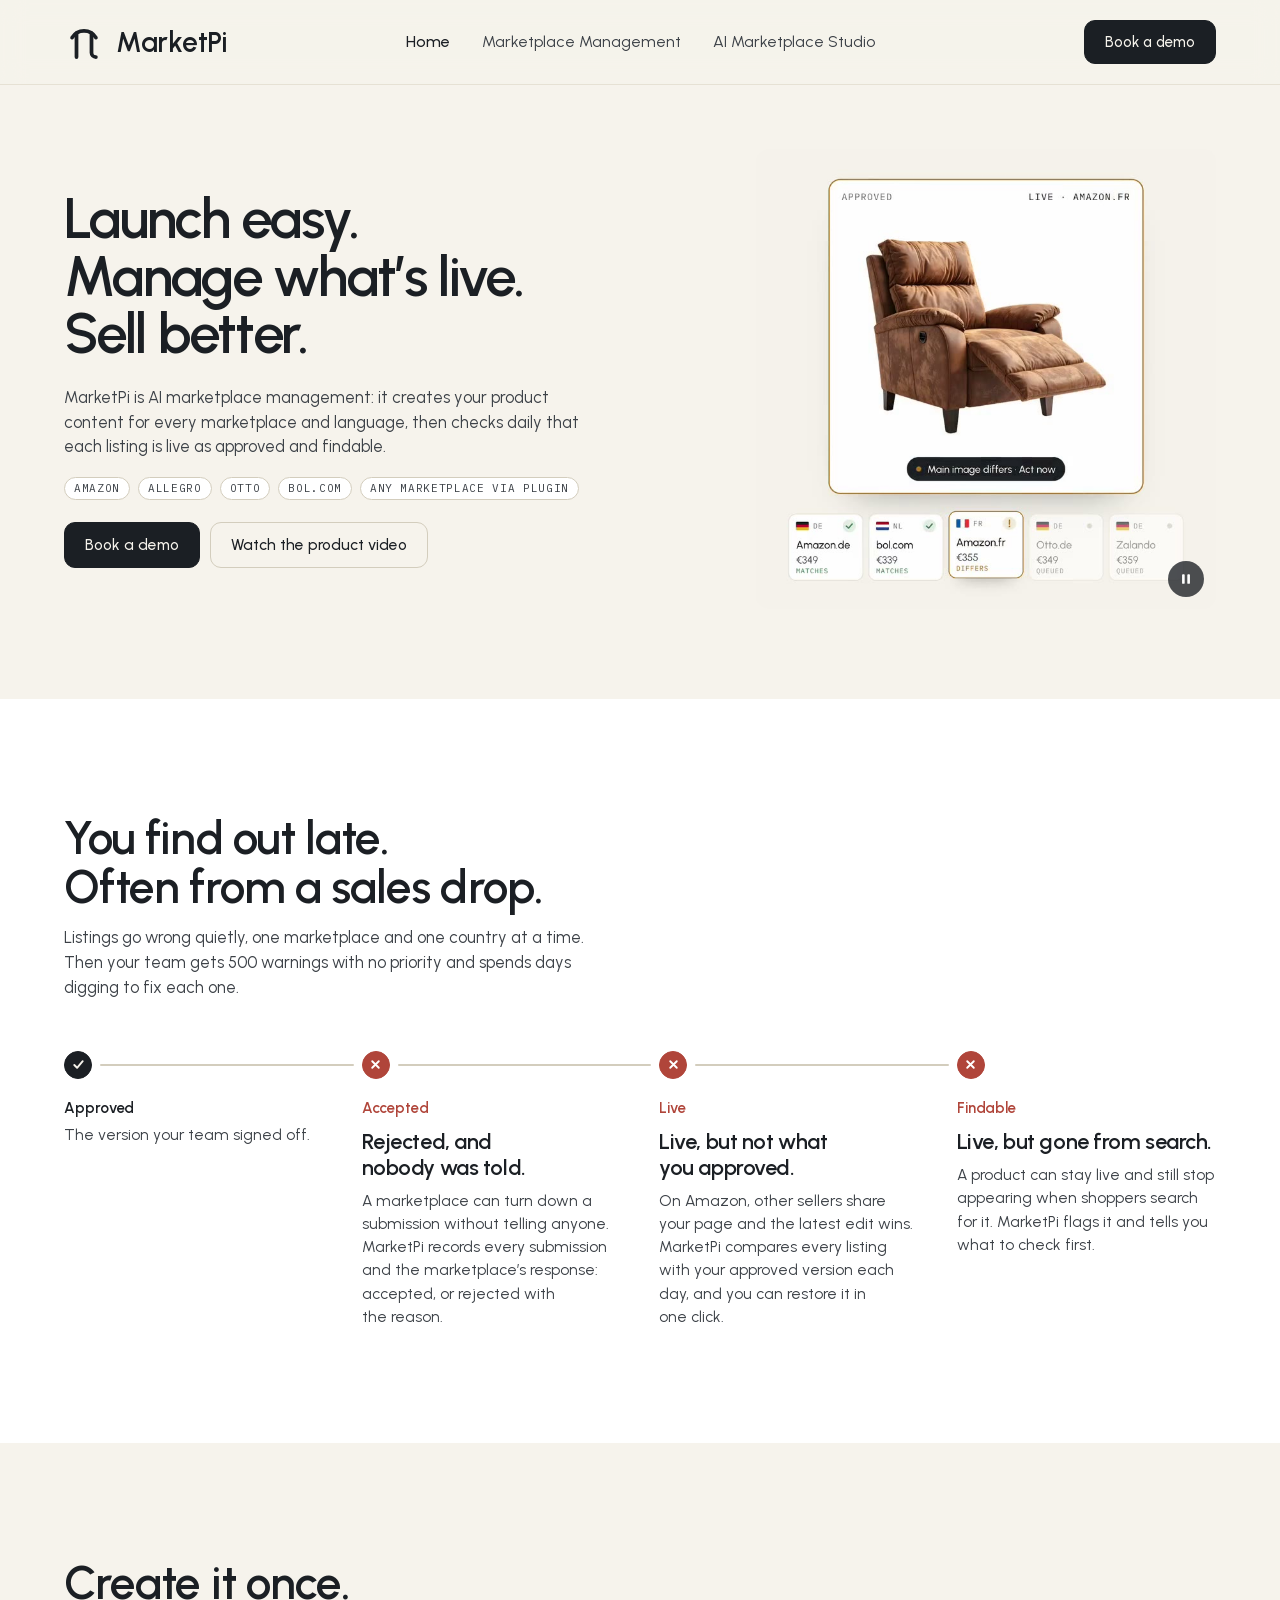
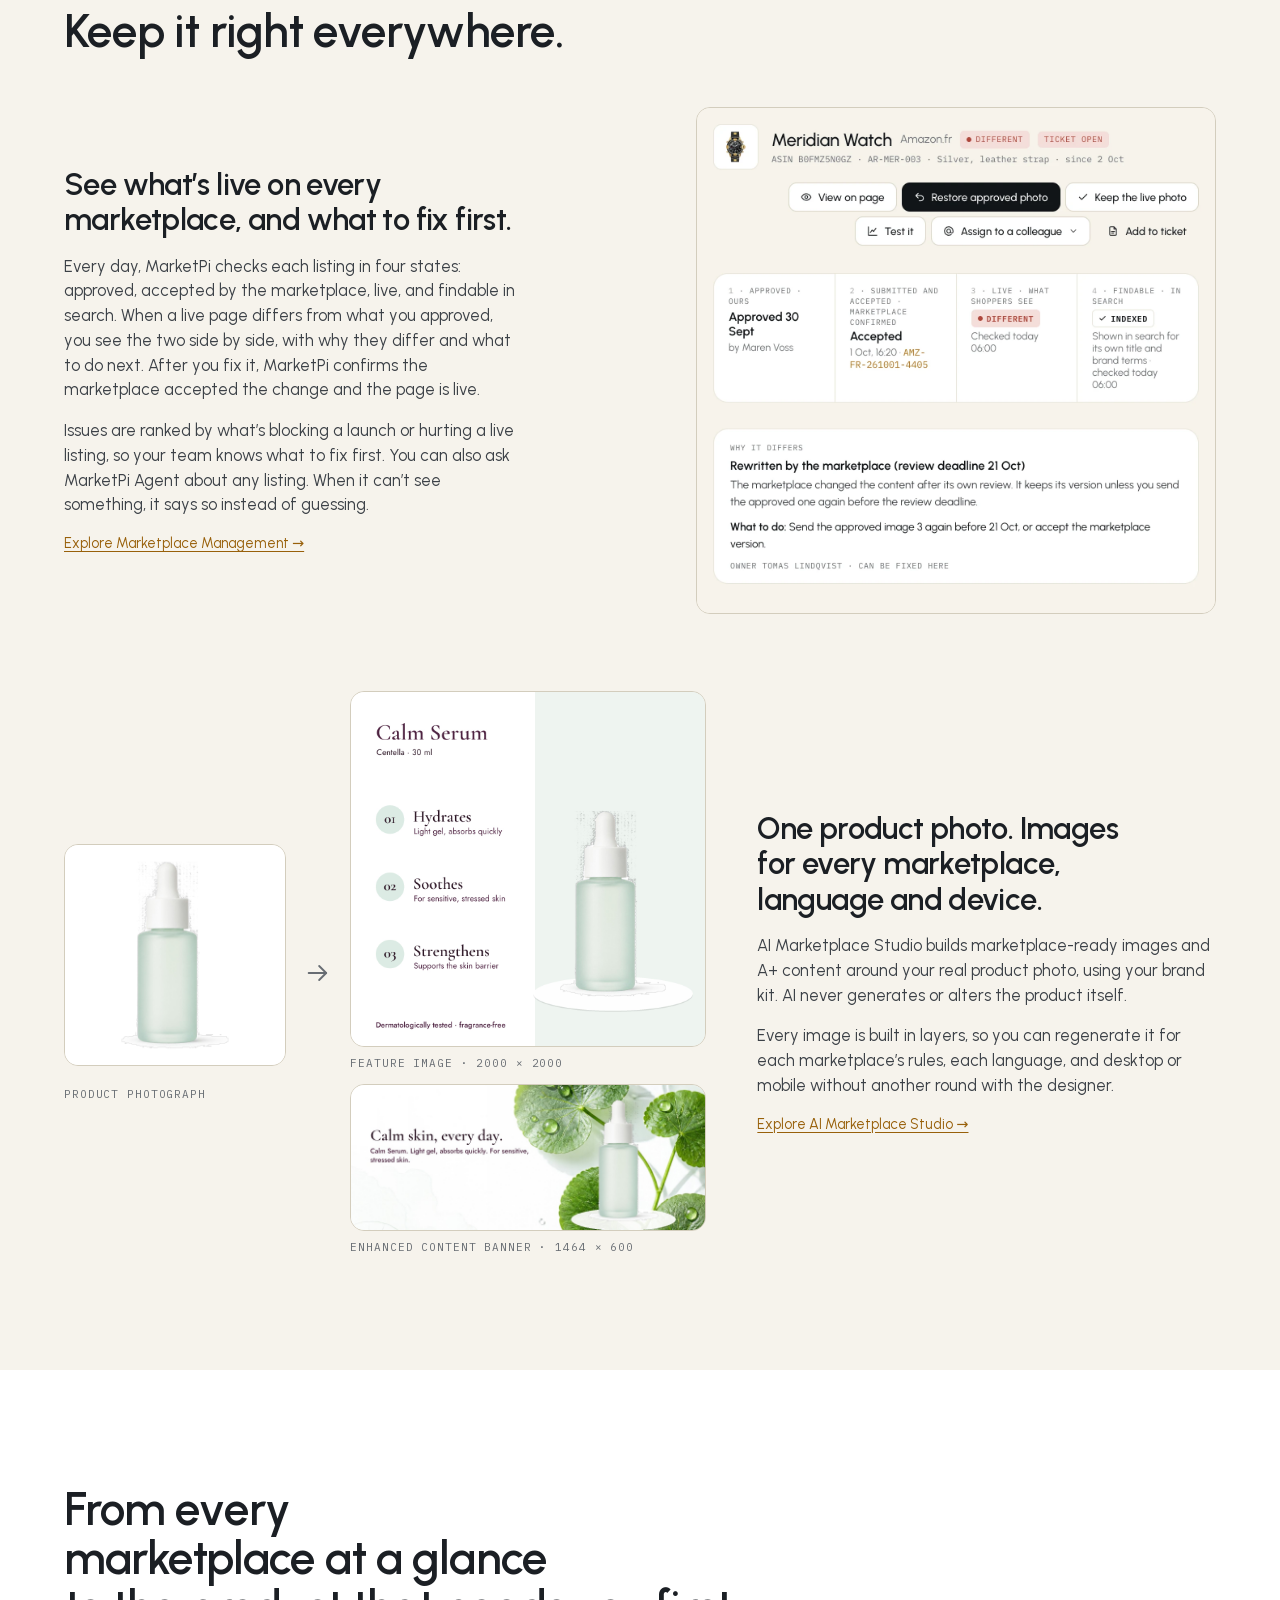
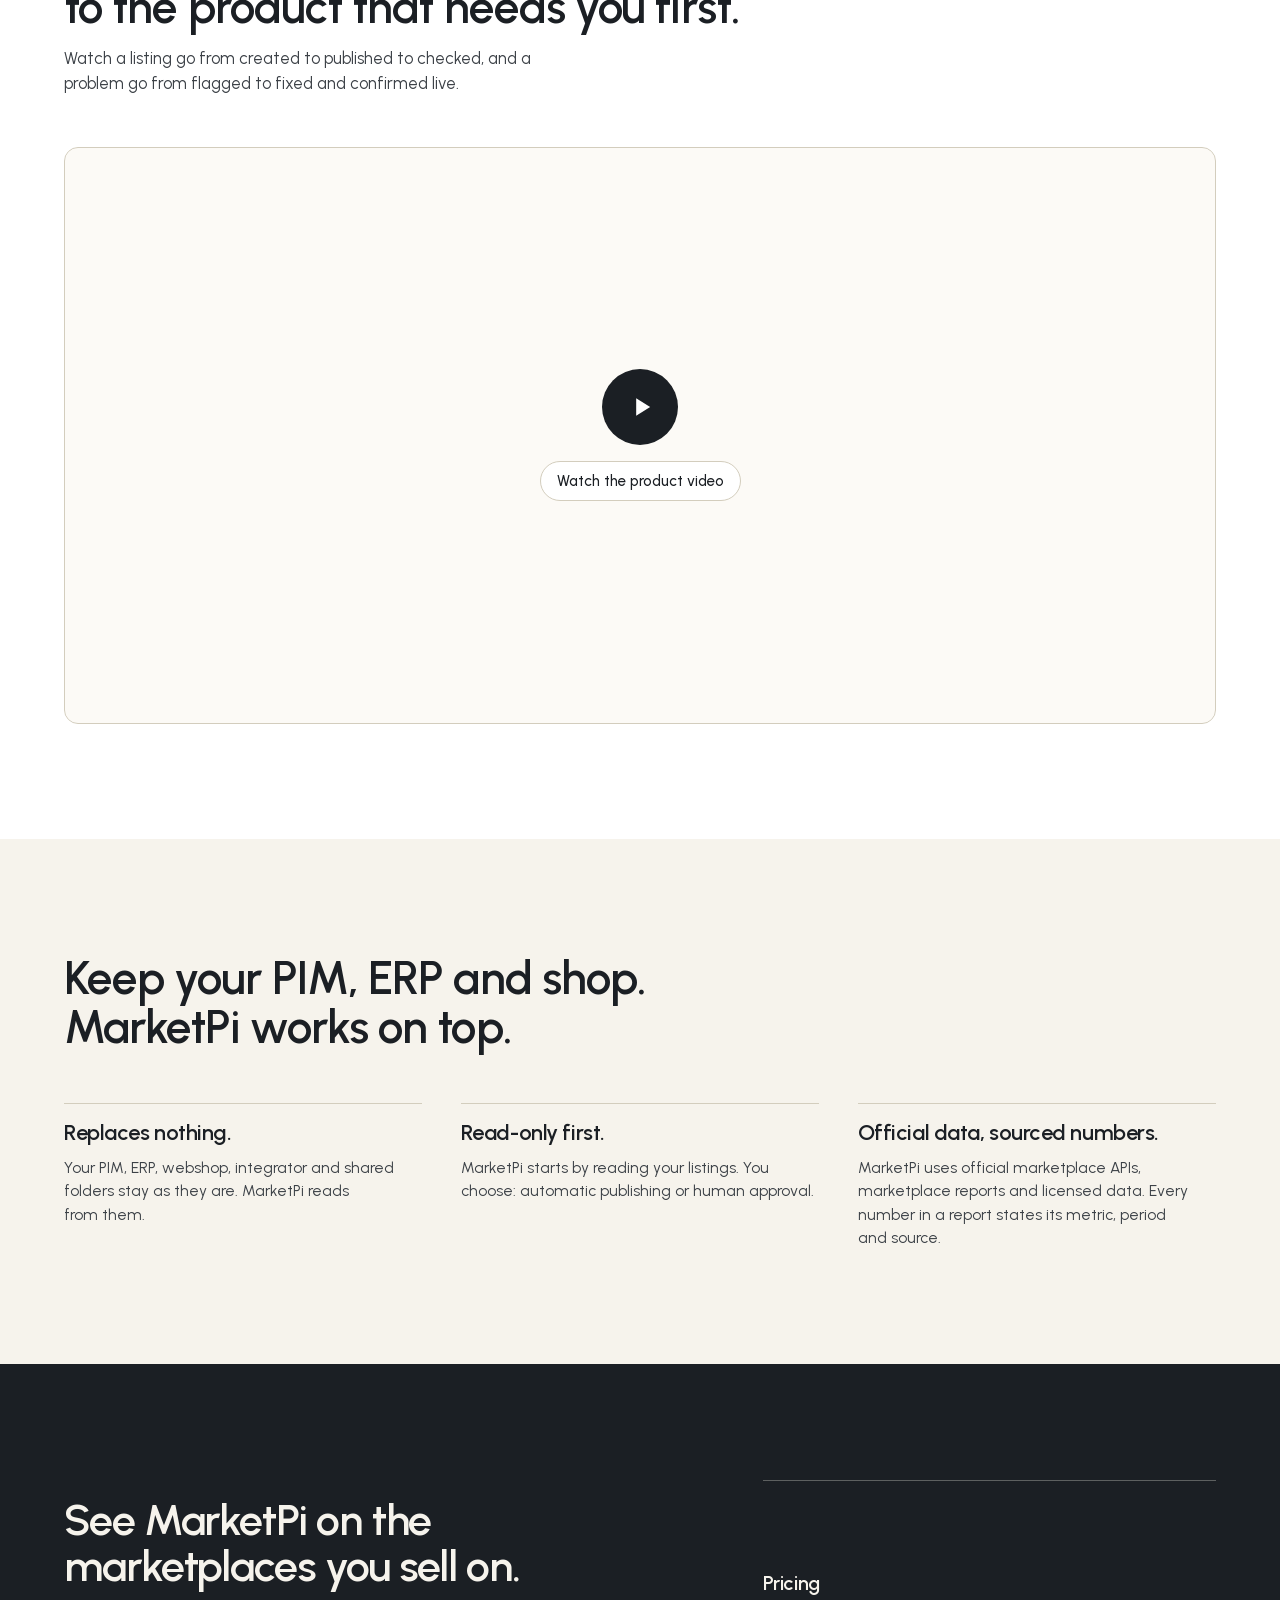
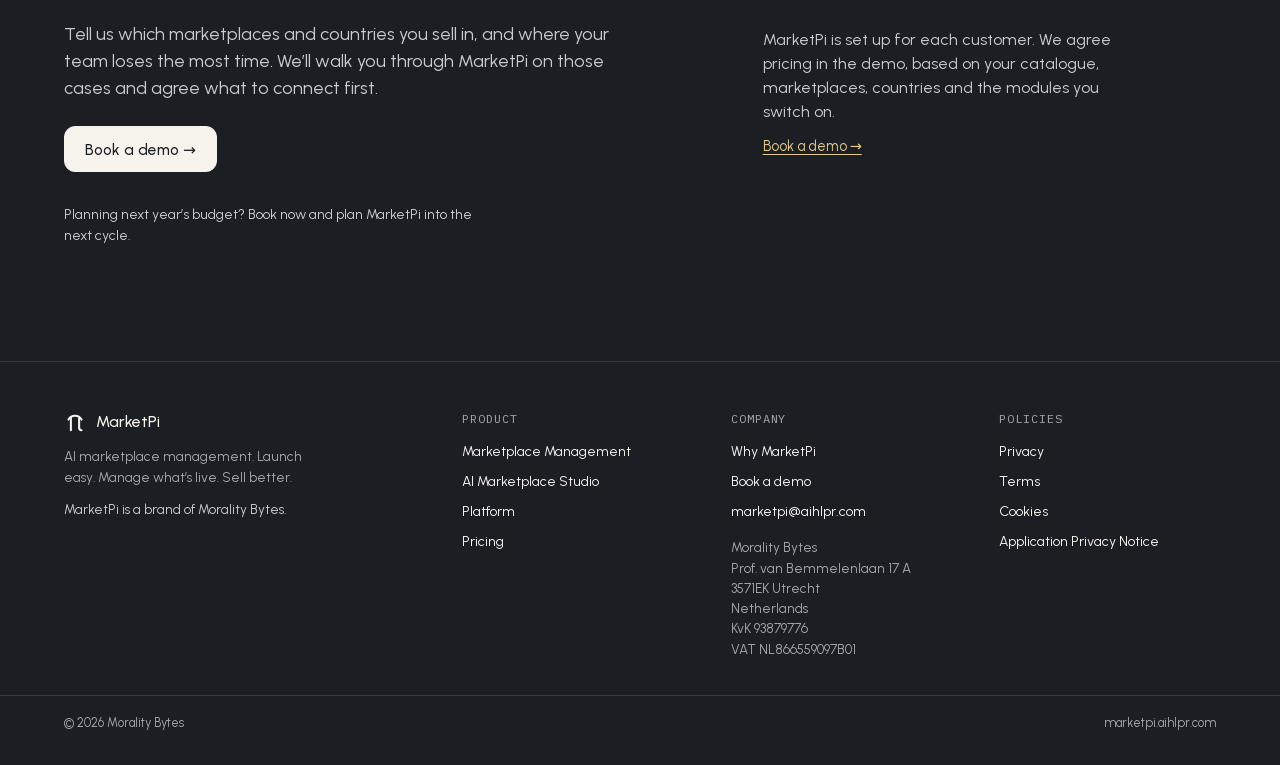
==== commit 6a3f3c23: "Fix audit findings: contrast, lightbox dialog, landmarks, no-JS content, video control, lazy loading" ====
--- a/index.html
+++ b/index.html
@@ -6,15 +6,18 @@
 <link rel="canonical" href="https://marketpi.aihlpr.com/">
 <meta name="description" content="MarketPi creates your product content, publishes it to every marketplace you sell on, and checks daily that each listing is live as approved and findable.">
 <link rel="stylesheet" href="assets/css/site.css">
+<script>document.documentElement.classList.add('js');setTimeout(function(){if(!window.__site)document.documentElement.classList.remove('js')},3000)</script>
 
 <style id="__om-edit-overrides"></style>
 </head>
 <body>
+<a class="skip" href="#main">Skip to content</a>
 <nav class="nav" aria-label="Main navigation"><div class="wrap"><a class="brand" href="/"><svg viewBox="0 0 64 64" fill="none" stroke="currentColor" stroke-width="6" stroke-linecap="round" aria-hidden="true"><path d="M12.95 25 A22 22 0 0 1 51.05 25"></path><path d="M20 17.6 V56"></path><path d="M44 17.6 V49 A7 7 0 0 0 51 56"></path></svg>MarketPi</a><div class="links"><a href="/" aria-current="page">Home</a><a href="/marketplace-management">Marketplace Management</a><a href="/studio">AI Marketplace Studio</a></div><a class="btn" href="https://bookings.cloud.microsoft/book/MarketPiDemo3@aihlpr.com/?ismsaljsauthenabled" target="_blank" rel="noopener">Book a demo</a><details class="menu"><summary aria-label="Open menu"><svg viewBox="0 0 24 24" fill="none" stroke="currentColor" stroke-width="2" stroke-linecap="round" aria-hidden="true"><path d="M4 7h16M4 12h16M4 17h16"></path></svg></summary><div class="menu-list" onclick="this.parentNode.open=false"><a href="/" aria-current="page">Home</a><a href="/marketplace-management">Marketplace Management</a><a href="/studio">AI Marketplace Studio</a></div></details></div></nav>
 
+<main id="main" tabindex="-1">
 <header class="sec hero" id="top" data-screen-label="01 Hero"><div class="wrap">
 <div class="top"><div><h1 class="rv">Launch easy.<br>Manage what’s live.<br>Sell better.</h1><p class="lede rv d1" style="margin-top:22px">MarketPi is AI marketplace management: it creates your product content for every marketplace and language, then checks daily that each listing is live as approved and findable.</p><ul class="tags rv d1" aria-label="Works with marketplaces such as"><li class="tag">Amazon</li><li class="tag">Allegro</li><li class="tag">Otto</li><li class="tag">bol.com</li><li class="tag">Any marketplace via plugin</li></ul><div class="cta rv d2"><a class="btn" href="https://bookings.cloud.microsoft/book/MarketPiDemo3@aihlpr.com/?ismsaljsauthenabled" target="_blank" rel="noopener">Book a demo</a><a class="btn g" href="#platform">Watch the product video</a></div></div>
-<div class="hv rv d1"><video class="hero-vid" src="assets/video/hero-marketplaces.mp4" width="720" height="720" autoplay="" muted="" loop="" playsinline="" preload="auto" aria-label="Marketplaces connected to MarketPi"></video></div></div>
+<div class="hv rv d1"><video class="hero-vid" src="assets/video/hero-marketplaces.mp4" poster="assets/images/hero-marketplaces-poster.jpg" width="720" height="720" muted="" loop="" playsinline="" preload="metadata" aria-label="Marketplaces connected to MarketPi"></video><button class="vctl" type="button" aria-label="Pause animation"><svg class="i-pause" viewBox="0 0 16 16" fill="currentColor" aria-hidden="true"><rect x="3.5" y="2.5" width="3" height="11" rx="1"/><rect x="9.5" y="2.5" width="3" height="11" rx="1"/></svg><svg class="i-play" viewBox="0 0 16 16" fill="currentColor" aria-hidden="true"><path d="M4.5 2.8v10.4L13 8z"/></svg></button></div></div>
 </div></header>
 
 <section class="sec w" id="why" data-screen-label="02 The problem"><div class="wrap">
@@ -27,14 +30,14 @@
 <div class="mods">
 <article class="mod" id="monitor" data-screen-label="03a Marketplace Management">
 <div class="txt rv"><h3>See what’s live on every marketplace, and what to fix first.</h3><p>Every day, MarketPi checks each listing in four states: approved, accepted by the marketplace, live, and findable in search. When a live page differs from what you approved, you see the two side by side, with why they differ and what to do next. After you fix it, MarketPi confirms the marketplace accepted the change and the page is live.</p><p>Issues are ranked by what’s blocking a launch or hurting a live listing, so your team knows what to fix first. You can also ask MarketPi Agent about any listing. When it can’t see something, it says so instead of guessing.</p><a class="more" href="/marketplace-management">Explore Marketplace Management →</a></div>
-<figure class="mshot rv d1"><button class="zoom" type="button" aria-label="Enlarge screenshot"><img src="assets/images/monitor-listing.webp" alt="Monitor listing view: Meridian Watch on Amazon.fr, marked Different with a ticket open. Four states side by side: Approved 30 Sept by Maren Voss, Accepted 1 Oct, Live Different checked today 06:00, Indexed. Why it differs: rewritten by the marketplace, review deadline 21 Oct; what to do: send the approved image 3 again; owner Tomas Lindqvist." width="1280" height="1248"></button></figure>
+<figure class="mshot rv d1"><button class="zoom" type="button" aria-label="Enlarge screenshot"><img src="assets/images/monitor-listing.webp" loading="lazy" decoding="async" alt="Monitor listing view: Meridian Watch on Amazon.fr, marked Different with a ticket open. Four states side by side: Approved 30 Sept by Maren Voss, Accepted 1 Oct, Live Different checked today 06:00, Indexed. Why it differs: rewritten by the marketplace, review deadline 21 Oct; what to do: send the approved image 3 again; owner Tomas Lindqvist." width="1280" height="1248"></button></figure>
 </article>
 <article class="mod r" id="studio" data-screen-label="03b Studio">
 <div class="txt rv"><h3>One product photo. Images for every marketplace, language and device.</h3><p>AI Marketplace Studio builds marketplace-ready images and A+ content around your real product photo, using your brand kit. AI never generates or alters the product itself.</p><p>Every image is built in layers, so you can regenerate it for each marketplace’s rules, each language, and desktop or mobile without another round with the designer.</p><a class="more" href="/studio">Explore AI Marketplace Studio →</a></div>
 <figure class="rv d1"><div class="s2o">
-<div class="src"><button class="zoom sq" type="button" aria-label="Enlarge image"><img src="assets/images/serum-main.jpg" alt="Original product photograph: serum bottle on white" width="2000" height="2000"></button><span class="lab">Product photograph</span></div>
+<div class="src"><button class="zoom sq" type="button" aria-label="Enlarge image"><img src="assets/images/serum-main.jpg" loading="lazy" decoding="async" alt="Original product photograph: serum bottle on white" width="2000" height="2000"></button><span class="lab">Product photograph</span></div>
 <div class="arr" aria-hidden="true"><svg viewBox="0 0 24 24" fill="none" stroke="currentColor" stroke-width="1.6" stroke-linecap="round" stroke-linejoin="round"><path d="M4 12h15"></path><path d="M13 6l6 6-6 6"></path></svg></div>
-<div class="out"><div><button class="zoom sq" type="button" aria-label="Enlarge image"><img src="assets/images/serum-feature.jpg" alt="Feature image: Calm Serum with three numbered benefits beside the bottle" width="2000" height="2000"></button><span class="lab">Feature image · 2000 × 2000</span></div><div><button class="zoom" type="button" aria-label="Enlarge image"><img src="assets/images/serum-banner.jpg" alt="Enhanced content banner: Calm skin, every day: the serum bottle among leaves" width="1464" height="600"></button><span class="lab">Enhanced content banner · 1464 × 600</span></div></div>
+<div class="out"><div><button class="zoom sq" type="button" aria-label="Enlarge image"><img src="assets/images/serum-feature.jpg" loading="lazy" decoding="async" alt="Feature image: Calm Serum with three numbered benefits beside the bottle" width="2000" height="2000"></button><span class="lab">Feature image · 2000 × 2000</span></div><div><button class="zoom" type="button" aria-label="Enlarge image"><img src="assets/images/serum-banner.jpg" loading="lazy" decoding="async" alt="Enhanced content banner: Calm skin, every day: the serum bottle among leaves" width="1464" height="600"></button><span class="lab">Enhanced content banner · 1464 × 600</span></div></div>
 </div></figure>
 </article>
 </div>
@@ -42,7 +45,7 @@
 
 <section class="sec w" id="platform" data-screen-label="04 Platform walkthrough"><div class="wrap">
 <div class="head rv"><h2>From every marketplace at a glance<br>to the product that needs you first.</h2><p>Watch a listing go from created to published to checked, and a problem go from flagged to fixed and confirmed live.</p></div>
-<figure class="pwrap rv d1"><div class="vwrap" id="vwrap"><video id="vid" src="assets/video/platform-walkthrough.mp4" width="1920" height="1080" preload="auto" muted="" playsinline="" aria-label="MarketPi platform walkthrough"></video><button class="vplay" type="button" id="vplay"><span class="play" aria-hidden="true"><svg viewBox="0 0 24 24" fill="currentColor"><path d="M7 4.5v15l12-7.5z"></path></svg></span><span class="vl">Watch the product video</span></button></div></figure>
+<figure class="pwrap rv d1"><div class="vwrap" id="vwrap"><video id="vid" src="assets/video/platform-walkthrough.mp4" width="1920" height="1080" preload="metadata" muted="" playsinline="" aria-label="MarketPi platform walkthrough"></video><button class="vplay" type="button" id="vplay"><span class="play" aria-hidden="true"><svg viewBox="0 0 24 24" fill="currentColor"><path d="M7 4.5v15l12-7.5z"></path></svg></span><span class="vl">Watch the product video</span></button></div></figure>
 </div></section>
 
 <section class="sec" id="fit" data-screen-label="05 Fits your setup"><div class="wrap">
@@ -57,25 +60,22 @@
 </div>
 </div></section>
 
+</main>
+
 <footer><div class="wrap ft">
 <div class="fb"><a class="brand" href="/"><svg viewBox="0 0 64 64" fill="none" stroke="currentColor" stroke-width="6" stroke-linecap="round" aria-hidden="true"><path d="M12.95 25 A22 22 0 0 1 51.05 25"></path><path d="M20 17.6 V56"></path><path d="M44 17.6 V49 A7 7 0 0 0 51 56"></path></svg>MarketPi</a><p>AI marketplace management. Launch easy. Manage what’s live. Sell better.</p><p class="co">MarketPi is a brand of Morality Bytes.</p></div>
 <div class="fc"><span class="k">Product</span><a href="/marketplace-management">Marketplace Management</a><a href="/studio">AI Marketplace Studio</a><a href="#platform">Platform</a><a href="#pricing">Pricing</a></div>
 <div class="fc"><span class="k">Company</span><a href="#why">Why MarketPi</a><a href="https://bookings.cloud.microsoft/book/MarketPiDemo3@aihlpr.com/?ismsaljsauthenabled" target="_blank" rel="noopener">Book a demo</a><a href="mailto:marketpi@aihlpr.com">marketpi@aihlpr.com</a><address>Morality Bytes<br>Prof. van Bemmelenlaan 17 A<br>3571EK Utrecht<br>Netherlands<br>KvK 93879776<br>VAT NL866559097B01</address></div>
 <div class="fc"><span class="k">Policies</span><a href="/policies#privacy">Privacy</a><a href="/policies#terms">Terms</a><a href="/policies#cookies">Cookies</a><a href="/policies#application">Application Privacy Notice</a></div>
 </div><div class="wrap fl"><span>© 2026 Morality Bytes</span><span>marketpi.aihlpr.com</span></div></footer>
+<dialog class="lbx" id="lbx" aria-label="Enlarged image"><button class="lbx-x" type="button" aria-label="Close"><svg viewBox="0 0 24 24" fill="none" stroke="currentColor" stroke-width="2" stroke-linecap="round" aria-hidden="true"><path d="M6 6l12 12M18 6L6 18"/></svg></button><img alt=""></dialog>
 <script src="assets/js/site.js"></script>
 <script>
-(function(){var v=document.querySelector('.hero-vid');if(!v)return;function go(){var p=v.play();if(p&&p.catch)p.catch(function(){})}
-new IntersectionObserver(function(es){es.forEach(function(e){e.isIntersecting?go():v.pause()})},{threshold:.2}).observe(v);
-['pointerdown','keydown','touchstart','scroll'].forEach(function(t){addEventListener(t,function(){var r=v.getBoundingClientRect();if(r.bottom>0&&r.top<innerHeight)go()},{passive:true})});
-})();
 (function(){var w=document.getElementById('vwrap'),v=document.getElementById('vid'),b=document.getElementById('vplay');if(!v)return;
 v.addEventListener('loadedmetadata',function(){if(!w.classList.contains('on'))v.currentTime=2.5},{once:true});
 b.addEventListener('click',function(){v.controls=true;w.classList.add('on');v.muted=false;v.currentTime=0;v.play()});
 v.addEventListener('ended',function(){w.classList.remove('on');v.controls=false;v.currentTime=2.5})})();
 </script>
-<div class="lbx" id="lbx" hidden=""><button class="lbx-x" type="button" aria-label="Close">×</button><img alt=""></div>
-<script>(function(){var l=document.getElementById('lbx'),im=l.querySelector('img');document.querySelectorAll('.zoom').forEach(function(b){b.addEventListener('click',function(){im.src=b.querySelector('img').src;im.alt=b.querySelector('img').alt;l.hidden=false;document.body.style.overflow='hidden'})});function c(){l.hidden=true;document.body.style.overflow=''}l.addEventListener('click',c);document.addEventListener('keydown',function(e){if(e.key==='Escape'&&!l.hidden)c()})})();</script>
 
 
 </body></html>
--- a/assets/css/site.css
+++ b/assets/css/site.css
@@ -143,7 +143,7 @@
   src: url("../fonts/urbanist-400-latin.woff2") format('woff2');
   unicode-range: U+0000-00FF, U+0131, U+0152-0153, U+02BB-02BC, U+02C6, U+02DA, U+02DC, U+0304, U+0308, U+0329, U+2000-206F, U+20AC, U+2122, U+2191, U+2193, U+2212, U+2215, U+FEFF, U+FFFD;
 }
-:root{--ink:#1B1F24;--ink2:#3C4147;--ink3:#686D73;--cream:#F6F3EC;--sheet:#FBF9F4;--white:#FFFFFF;--line:#E6E1D4;--lineD:#D3CDBD;--amber:#B27319;--amberT:#F4EBD6;--good:#3F7A4F;--goodT:#E2ECE4;--bad:#B0453A;--badT:#F4DED9;--sans:'Urbanist',system-ui,sans-serif;--mono:'IBM Plex Mono',ui-monospace,monospace;--pad:clamp(20px,5vw,64px);--ease:cubic-bezier(.2,.7,.2,1)}
+:root{--ink:#1B1F24;--ink2:#3C4147;--ink3:#686D73;--cream:#F6F3EC;--sheet:#FBF9F4;--white:#FFFFFF;--line:#E6E1D4;--lineD:#D3CDBD;--amber:#98600A;--amberT:#F4EBD6;--good:#3F7A4F;--goodT:#E2ECE4;--bad:#B0453A;--badT:#F4DED9;--sans:'Urbanist',system-ui,sans-serif;--mono:'IBM Plex Mono',ui-monospace,monospace;--pad:clamp(20px,5vw,64px);--ease:cubic-bezier(.2,.7,.2,1)}
 *{box-sizing:border-box}
 html{scroll-behavior:smooth;scroll-padding-top:84px}
 html,body{margin:0;background:var(--cream);color:var(--ink);font-family:var(--sans);font-size:17px;line-height:1.5;-webkit-font-smoothing:antialiased;overflow-x:clip}
@@ -160,9 +160,9 @@
 .btn.g{background:transparent;color:var(--ink);border-color:var(--lineD)}.btn.g:hover{background:var(--white);border-color:var(--ink);color:var(--ink)}
 .tag{display:inline-flex;align-items:center;gap:6px;min-height:22px;padding:2px 9px;border-radius:999px;border:1px solid var(--lineD);font-family:var(--mono);font-size:10.5px;letter-spacing:.06em;text-transform:uppercase;color:var(--ink2);white-space:nowrap}
 /* reveal */
-.rv{opacity:0;transform:translateY(18px);transition:opacity .8s var(--ease),transform .8s var(--ease)}
-.rv.in{opacity:1;transform:none}
-.d1{transition-delay:.12s}.d2{transition-delay:.24s}
+.js .rv{opacity:0;transform:translateY(18px);transition:opacity .8s var(--ease),transform .8s var(--ease)}
+.js .rv.in{opacity:1;transform:none}
+.js .d1{transition-delay:.12s}.js .d2{transition-delay:.24s}
 /* nav */
 .nav{position:sticky;top:0;z-index:20;background:rgba(246,243,236,.9);backdrop-filter:blur(12px);border-bottom:1px solid var(--line)}
 .nav .wrap{display:grid;grid-template-columns:1fr auto 1fr;align-items:center;gap:28px;height:84px}
@@ -206,7 +206,7 @@
 footer{background:var(--ink);color:#A4A8AE;padding:28px 0 44px;font-size:13.5px;border-top:1px solid rgba(246,243,236,.12)}
 footer .wrap{display:flex;justify-content:space-between;align-items:center;flex-wrap:wrap;gap:10px 28px}
 footer a{color:var(--cream);text-decoration:underline;text-underline-offset:3px}footer a:hover{color:#E7C98F}
-@media (prefers-reduced-motion:reduce){.rv{opacity:1;transform:none;transition:none}}
+@media (prefers-reduced-motion:reduce){.js .rv{opacity:1;transform:none;transition:none}}
 @media (max-width:1000px){.nav .links{display:none}.hero .top{grid-template-columns:minmax(0,1fr)}.split{grid-template-columns:minmax(0,1fr)}}
 @media (max-width:700px){.hero .shot{margin-bottom:-10vw}}
 .head p{max-width:52ch}
@@ -220,10 +220,12 @@
 .hero h1{max-width:19ch}
 .hero .lede{max-width:52ch}
 .note,.head p.note{font-size:14px;color:var(--ink3)}
-.lbx{position:fixed;inset:0;z-index:100;background:rgba(27,31,36,.92);display:flex;align-items:center;justify-content:center;padding:32px;cursor:zoom-out}
-.lbx[hidden]{display:none}
+.lbx{position:fixed;inset:0;width:100%;height:100%;max-width:none;max-height:none;margin:0;border:0;background:rgba(27,31,36,.92);padding:32px;cursor:zoom-out;color:#fff}
+.lbx[open]{display:flex;align-items:center;justify-content:center}
+.lbx::backdrop{background:transparent}
 .lbx img{max-width:min(1100px,100%);max-height:100%;border-radius:14px;background:#F6F3EC}
-.lbx-x{position:absolute;top:16px;right:20px;width:40px;height:40px;border:0;border-radius:50%;background:transparent;color:#fff;font-size:28px;line-height:1;cursor:pointer}
+.lbx-x{position:absolute;top:16px;right:20px;width:40px;height:40px;border:0;border-radius:50%;background:transparent;color:#fff;display:flex;align-items:center;justify-content:center;cursor:pointer}
+.lbx-x svg{width:22px;height:22px}
 .more{font-size:14.5px;color:var(--amber);text-decoration:underline;text-underline-offset:3px}
 /* three columns */
 .trio{display:grid;grid-template-columns:repeat(3,minmax(0,1fr));gap:clamp(24px,3vw,40px)}
@@ -365,3 +367,14 @@
 .rail .sl{padding-top:4px}
 .steps li{grid-template-columns:32px minmax(0,1fr);column-gap:10px}
 }
+/* skip link and main landmark */
+.skip{position:absolute;left:12px;top:-60px;z-index:60;padding:10px 16px;border-radius:10px;background:var(--ink);color:var(--cream);font-size:15px;font-weight:500;transition:top .15s}
+.skip:focus{top:12px}.skip:hover,.skip:focus{color:var(--cream)}
+main:focus{outline:none}
+/* hero video pause control */
+.hero .hv{position:relative}
+.vctl{position:absolute;right:12px;bottom:12px;width:36px;height:36px;border-radius:50%;display:flex;align-items:center;justify-content:center;background:rgba(27,31,36,.78);color:#fff;transition:background .15s}
+.vctl:hover{background:var(--ink)}
+.vctl svg{width:14px;height:14px}
+.vctl .i-play{display:none}.vctl.paused .i-play{display:block}.vctl.paused .i-pause{display:none}
+@media (max-width:1000px){.vctl{right:12px}}
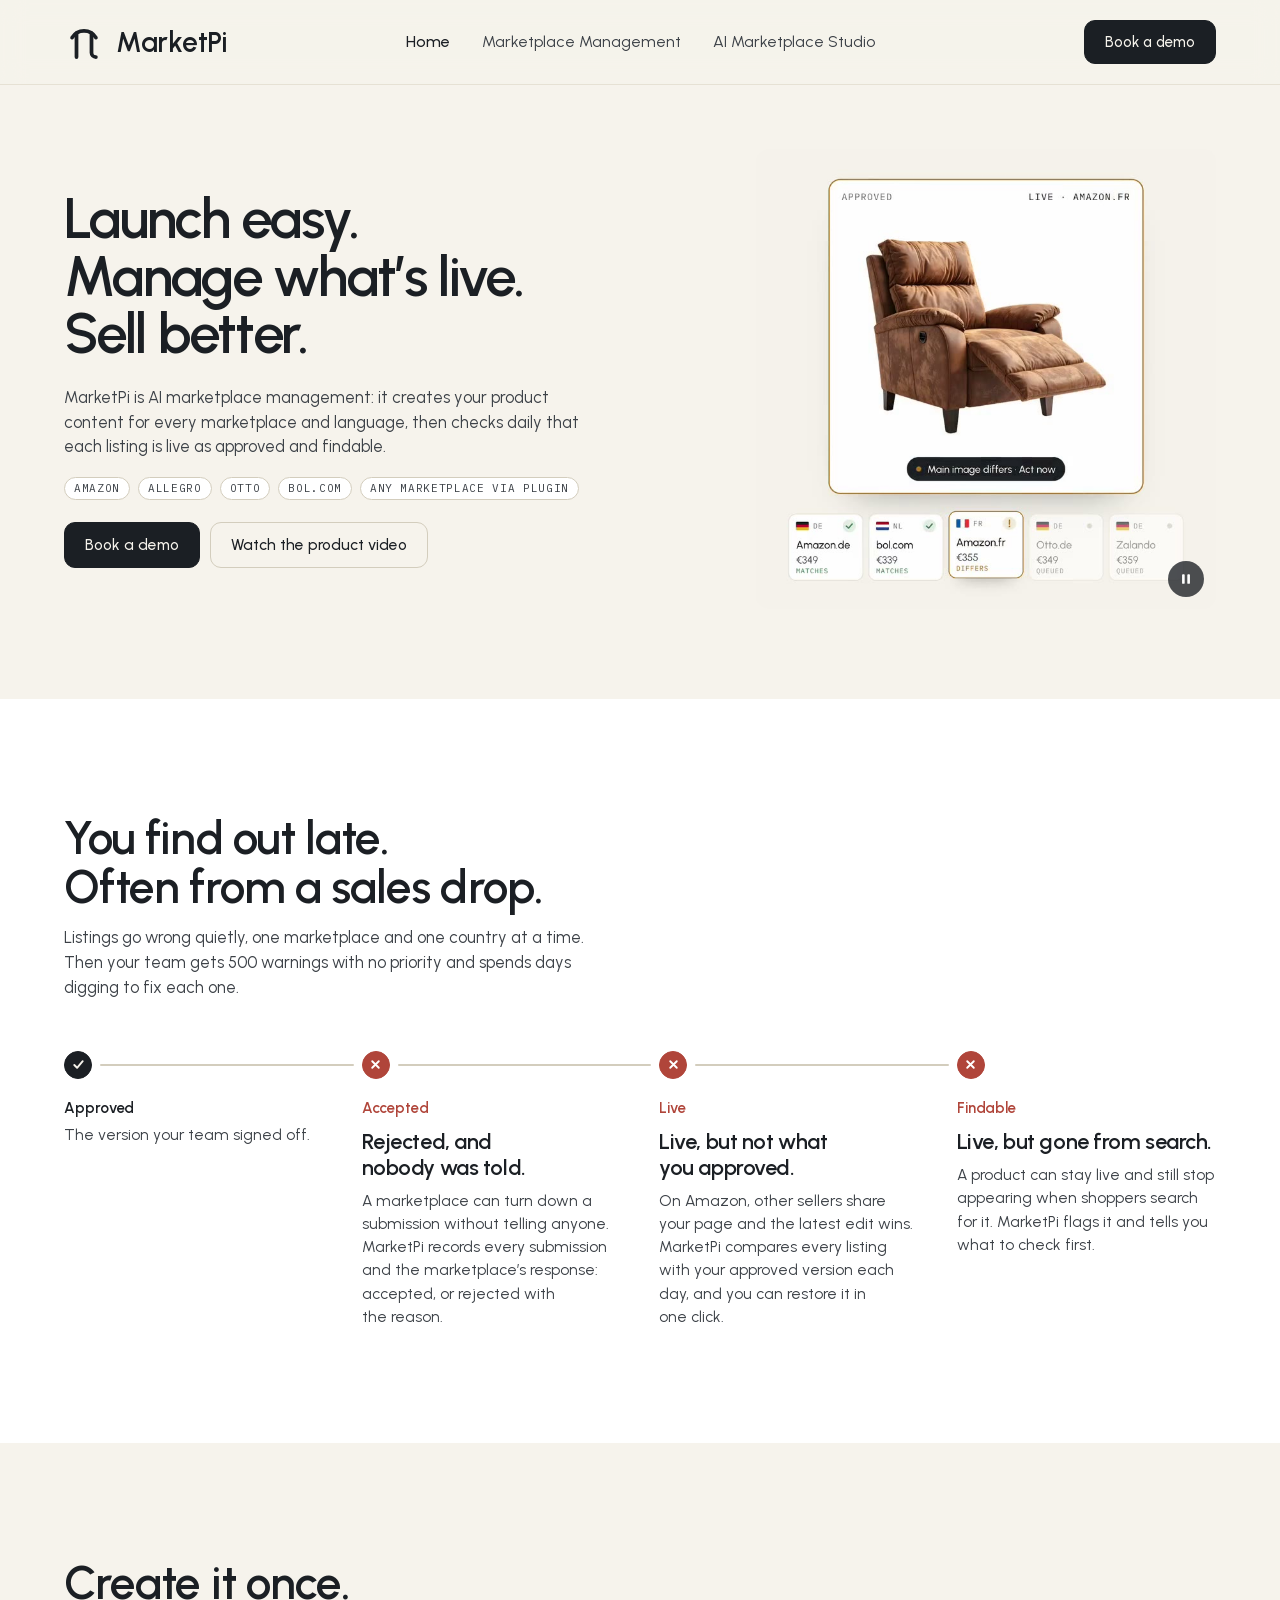
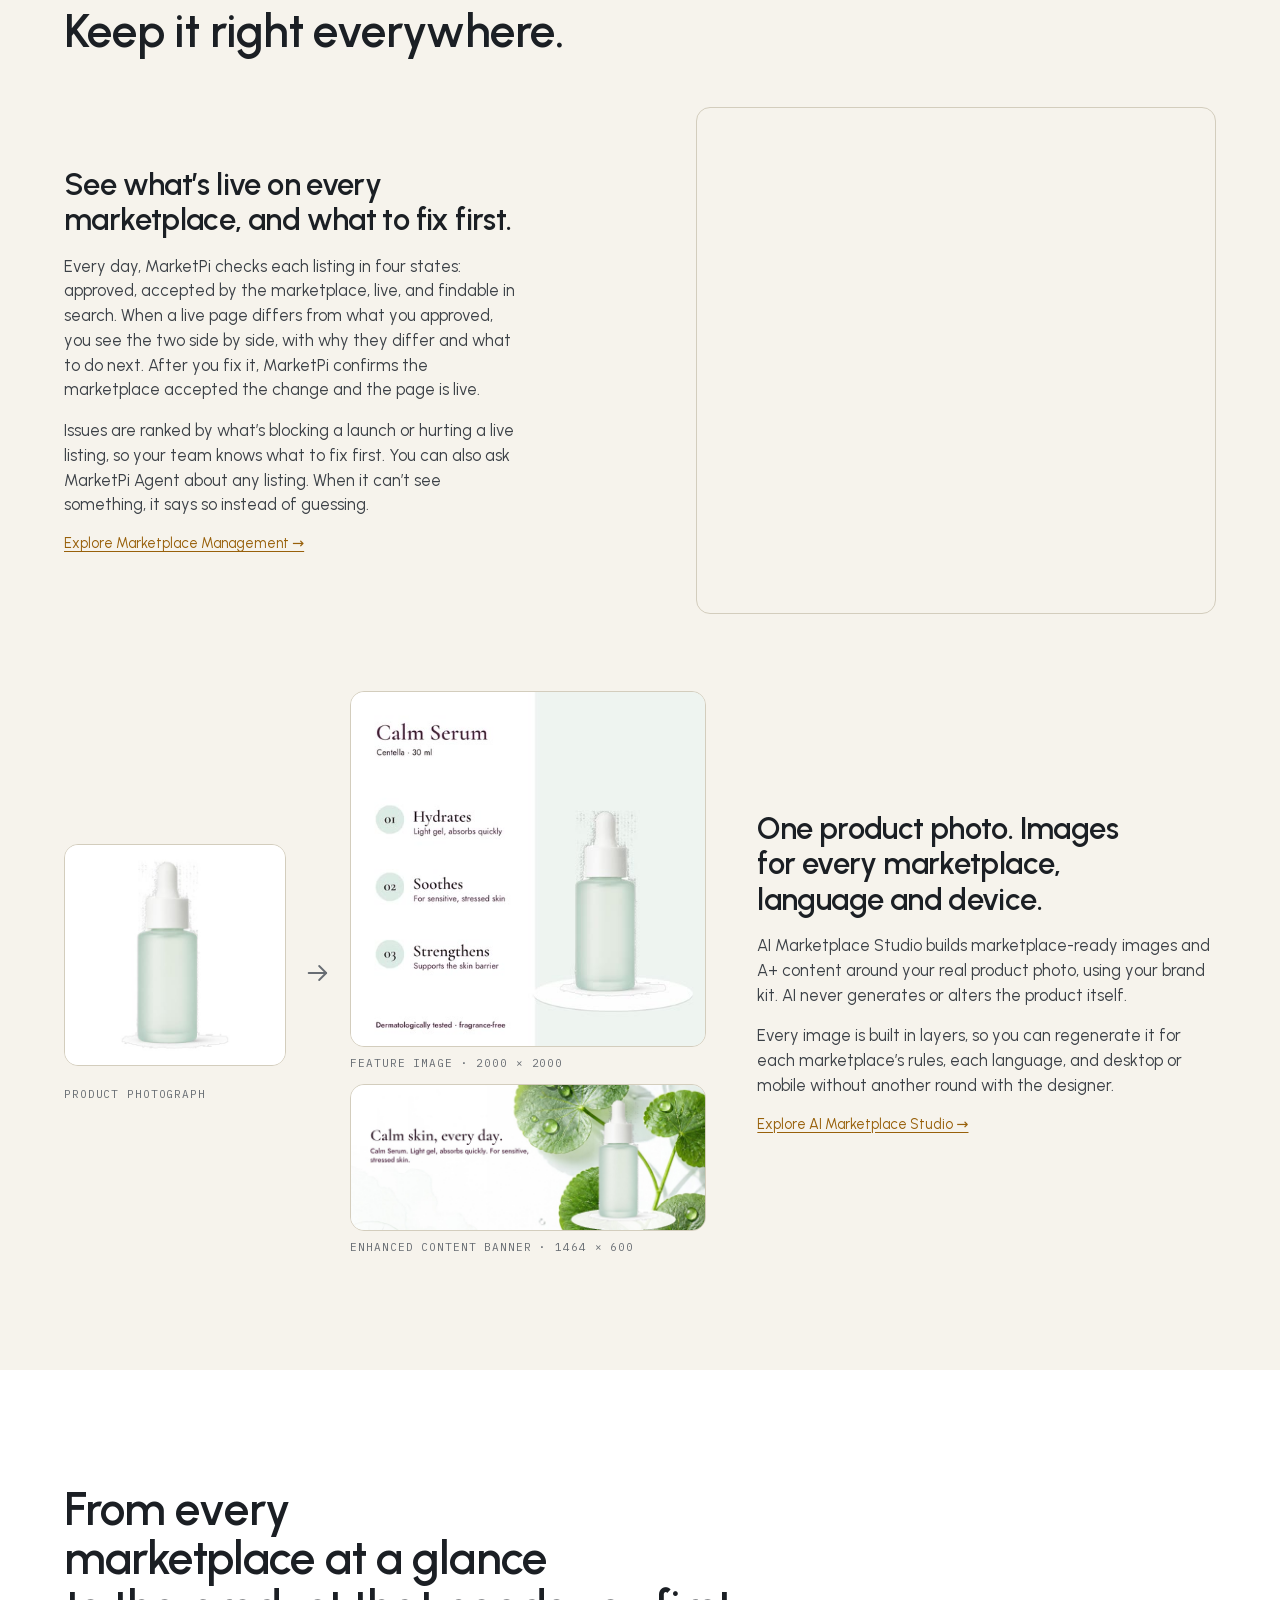
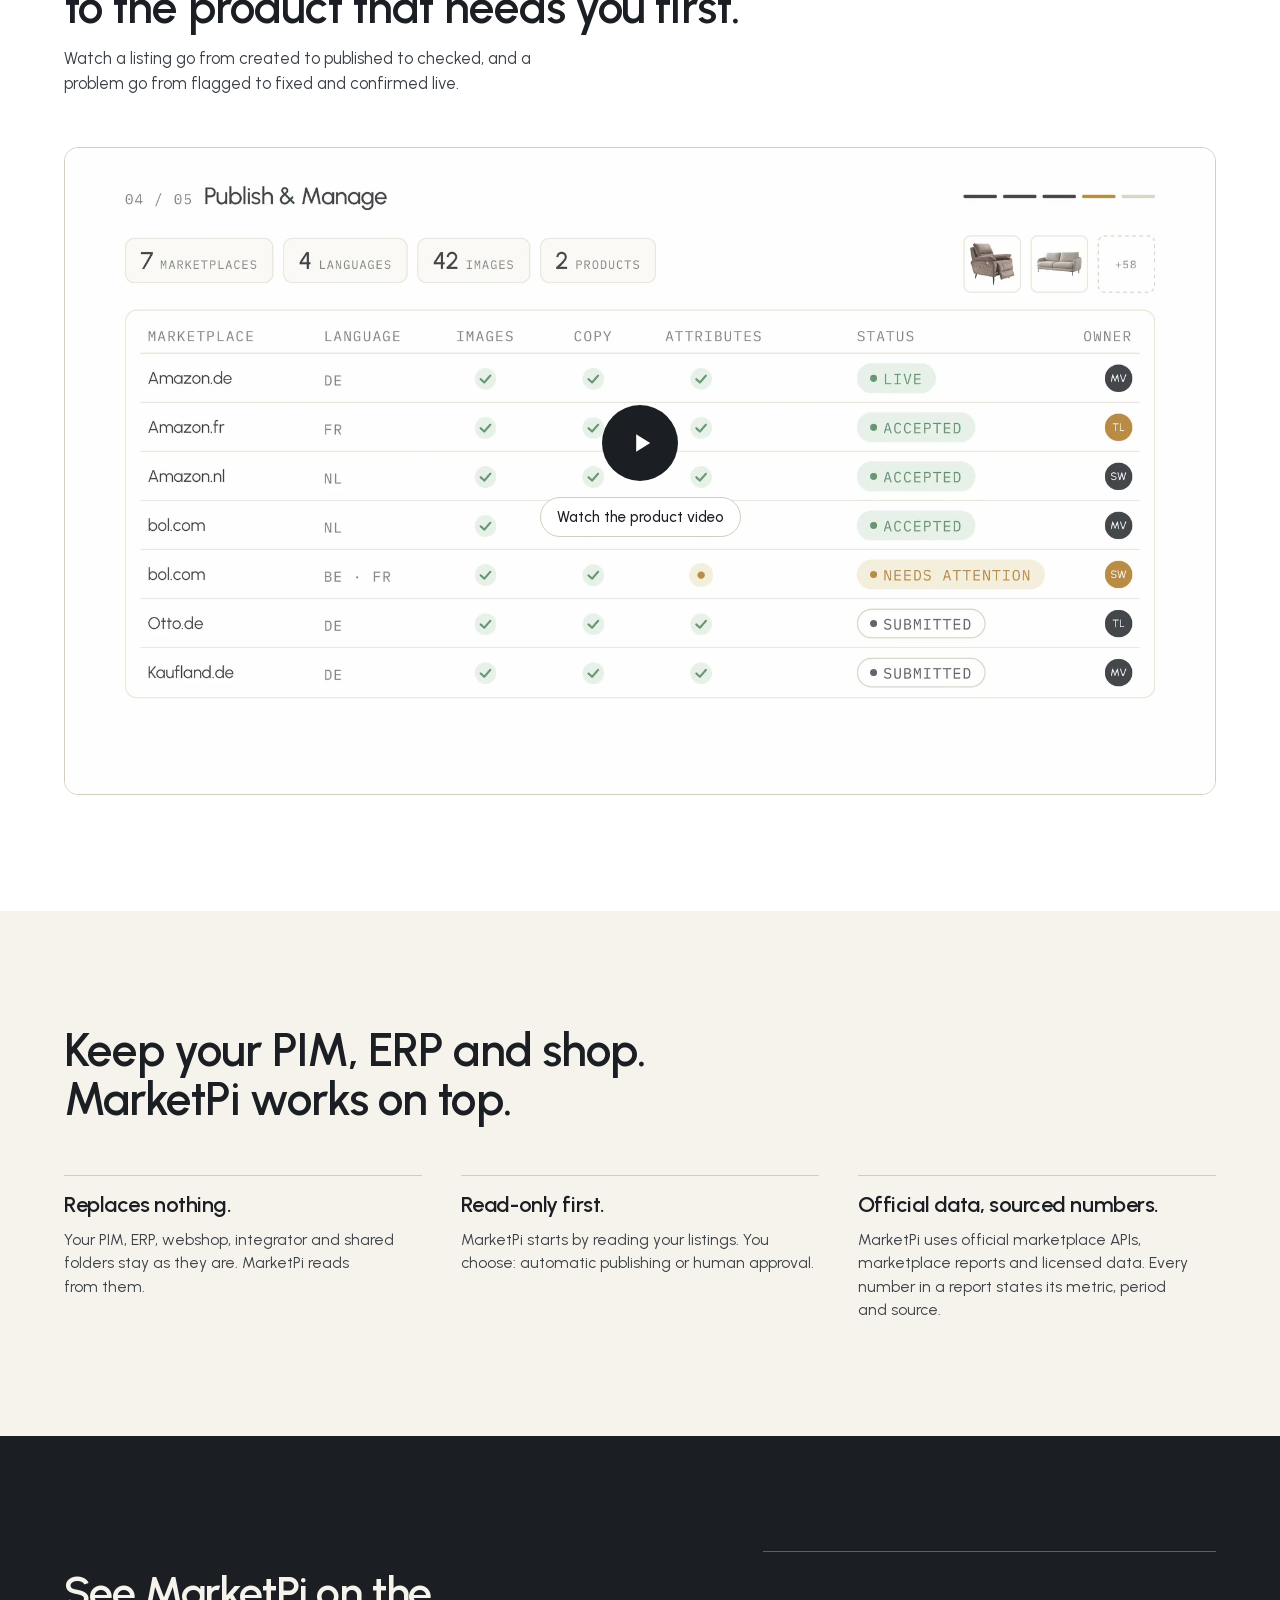
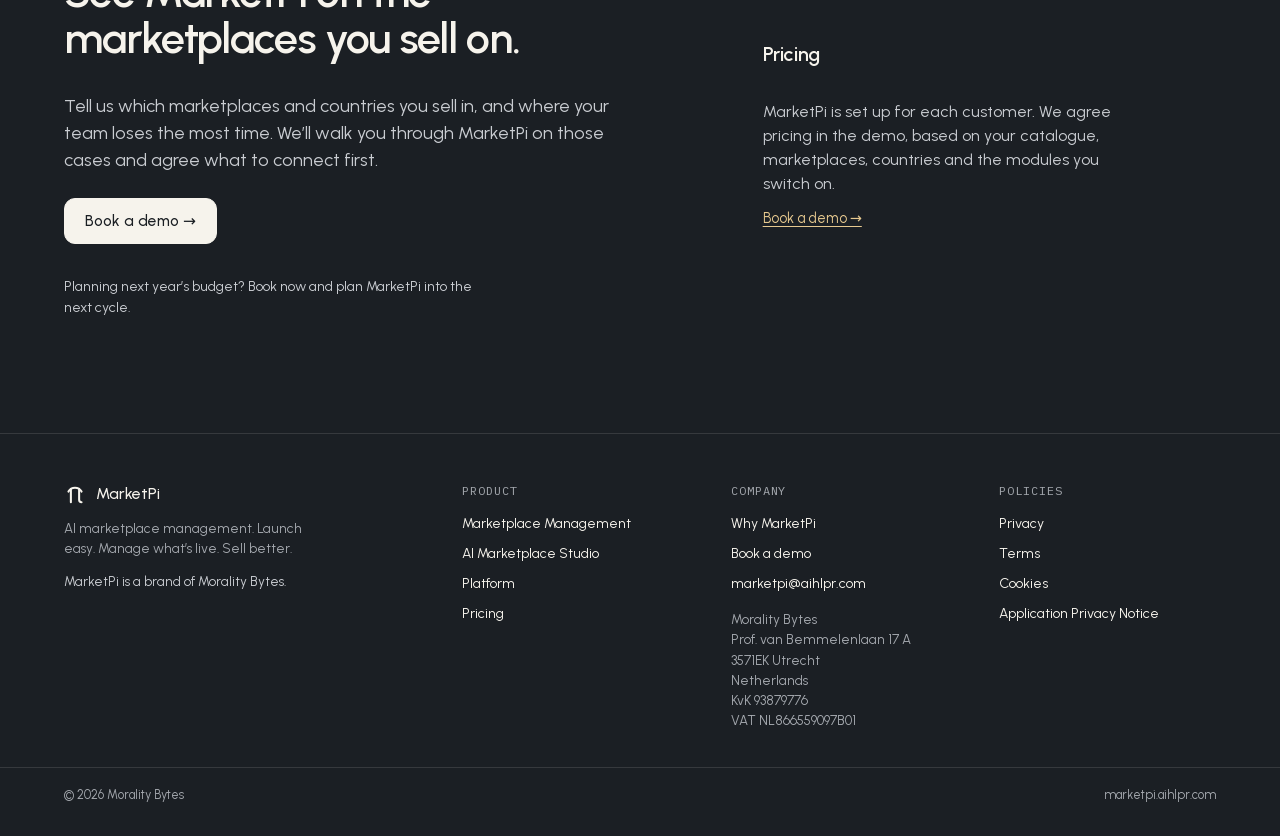
==== commit cb8dd883: "Responsive images, phone crops, merged rules, colour tokens and nav polish - Optimize: srcset and si" ====
--- a/index.html
+++ b/index.html
@@ -30,14 +30,14 @@
 <div class="mods">
 <article class="mod" id="monitor" data-screen-label="03a Marketplace Management">
 <div class="txt rv"><h3>See what’s live on every marketplace, and what to fix first.</h3><p>Every day, MarketPi checks each listing in four states: approved, accepted by the marketplace, live, and findable in search. When a live page differs from what you approved, you see the two side by side, with why they differ and what to do next. After you fix it, MarketPi confirms the marketplace accepted the change and the page is live.</p><p>Issues are ranked by what’s blocking a launch or hurting a live listing, so your team knows what to fix first. You can also ask MarketPi Agent about any listing. When it can’t see something, it says so instead of guessing.</p><a class="more" href="/marketplace-management">Explore Marketplace Management →</a></div>
-<figure class="mshot rv d1"><button class="zoom" type="button" aria-label="Enlarge screenshot"><img src="assets/images/monitor-listing.webp" loading="lazy" decoding="async" alt="Monitor listing view: Meridian Watch on Amazon.fr, marked Different with a ticket open. Four states side by side: Approved 30 Sept by Maren Voss, Accepted 1 Oct, Live Different checked today 06:00, Indexed. Why it differs: rewritten by the marketplace, review deadline 21 Oct; what to do: send the approved image 3 again; owner Tomas Lindqvist." width="1280" height="1248"></button></figure>
+<figure class="mshot rv d1"><button class="zoom" type="button" aria-label="Enlarge screenshot"><picture><source media="(max-width:640px)" srcset="assets/images/monitor-listing-phone.jpg" width="630" height="344"><img src="assets/images/monitor-listing.webp" loading="lazy" decoding="async" alt="Monitor listing view: Meridian Watch on Amazon.fr, marked Different with a ticket open. Four states side by side: Approved 30 Sept by Maren Voss, Accepted 1 Oct, Live Different checked today 06:00, Indexed. Why it differs: rewritten by the marketplace, review deadline 21 Oct; what to do: send the approved image 3 again; owner Tomas Lindqvist." width="1280" height="1248"></picture></button></figure>
 </article>
 <article class="mod r" id="studio" data-screen-label="03b Studio">
 <div class="txt rv"><h3>One product photo. Images for every marketplace, language and device.</h3><p>AI Marketplace Studio builds marketplace-ready images and A+ content around your real product photo, using your brand kit. AI never generates or alters the product itself.</p><p>Every image is built in layers, so you can regenerate it for each marketplace’s rules, each language, and desktop or mobile without another round with the designer.</p><a class="more" href="/studio">Explore AI Marketplace Studio →</a></div>
 <figure class="rv d1"><div class="s2o">
-<div class="src"><button class="zoom sq" type="button" aria-label="Enlarge image"><img src="assets/images/serum-main.jpg" loading="lazy" decoding="async" alt="Original product photograph: serum bottle on white" width="2000" height="2000"></button><span class="lab">Product photograph</span></div>
+<div class="src"><button class="zoom sq" type="button" aria-label="Enlarge image"><img src="assets/images/serum-main.jpg" srcset="assets/images/serum-main-480.jpg 480w, assets/images/serum-main-800.jpg 800w, assets/images/serum-main-1200.jpg 1200w, assets/images/serum-main.jpg 2000w" sizes="(max-width:640px) calc(100vw - 40px), (max-width:1000px) 36vw, 240px" loading="lazy" decoding="async" alt="Original product photograph: serum bottle on white" width="2000" height="2000"></button><span class="lab">Product photograph</span></div>
 <div class="arr" aria-hidden="true"><svg viewBox="0 0 24 24" fill="none" stroke="currentColor" stroke-width="1.6" stroke-linecap="round" stroke-linejoin="round"><path d="M4 12h15"></path><path d="M13 6l6 6-6 6"></path></svg></div>
-<div class="out"><div><button class="zoom sq" type="button" aria-label="Enlarge image"><img src="assets/images/serum-feature.jpg" loading="lazy" decoding="async" alt="Feature image: Calm Serum with three numbered benefits beside the bottle" width="2000" height="2000"></button><span class="lab">Feature image · 2000 × 2000</span></div><div><button class="zoom" type="button" aria-label="Enlarge image"><img src="assets/images/serum-banner.jpg" loading="lazy" decoding="async" alt="Enhanced content banner: Calm skin, every day: the serum bottle among leaves" width="1464" height="600"></button><span class="lab">Enhanced content banner · 1464 × 600</span></div></div>
+<div class="out"><div><button class="zoom sq" type="button" aria-label="Enlarge image"><img src="assets/images/serum-feature.jpg" srcset="assets/images/serum-feature-480.jpg 480w, assets/images/serum-feature-800.jpg 800w, assets/images/serum-feature-1200.jpg 1200w, assets/images/serum-feature.jpg 2000w" sizes="(max-width:640px) calc(100vw - 40px), (max-width:1000px) 56vw, 360px" loading="lazy" decoding="async" alt="Feature image: Calm Serum with three numbered benefits beside the bottle" width="2000" height="2000"></button><span class="lab">Feature image · 2000 × 2000</span></div><div><button class="zoom" type="button" aria-label="Enlarge image"><img src="assets/images/serum-banner.jpg" loading="lazy" decoding="async" alt="Enhanced content banner: Calm skin, every day: the serum bottle among leaves" width="1464" height="600"></button><span class="lab">Enhanced content banner · 1464 × 600</span></div></div>
 </div></figure>
 </article>
 </div>
@@ -45,7 +45,7 @@
 
 <section class="sec w" id="platform" data-screen-label="04 Platform walkthrough"><div class="wrap">
 <div class="head rv"><h2>From every marketplace at a glance<br>to the product that needs you first.</h2><p>Watch a listing go from created to published to checked, and a problem go from flagged to fixed and confirmed live.</p></div>
-<figure class="pwrap rv d1"><div class="vwrap" id="vwrap"><video id="vid" src="assets/video/platform-walkthrough.mp4" width="1920" height="1080" preload="metadata" muted="" playsinline="" aria-label="MarketPi platform walkthrough"></video><button class="vplay" type="button" id="vplay"><span class="play" aria-hidden="true"><svg viewBox="0 0 24 24" fill="currentColor"><path d="M7 4.5v15l12-7.5z"></path></svg></span><span class="vl">Watch the product video</span></button></div></figure>
+<figure class="pwrap rv d1"><div class="vwrap" id="vwrap"><video id="vid" src="assets/video/platform-walkthrough.mp4" poster="assets/images/platform-walkthrough-poster.jpg" width="1920" height="1080" preload="metadata" muted="" playsinline="" aria-label="MarketPi platform walkthrough"></video><button class="vplay" type="button" id="vplay"><span class="play" aria-hidden="true"><svg viewBox="0 0 24 24" fill="currentColor"><path d="M7 4.5v15l12-7.5z"></path></svg></span><span class="vl">Watch the product video</span></button></div></figure>
 </div></section>
 
 <section class="sec" id="fit" data-screen-label="05 Fits your setup"><div class="wrap">
@@ -72,9 +72,8 @@
 <script src="assets/js/site.js"></script>
 <script>
 (function(){var w=document.getElementById('vwrap'),v=document.getElementById('vid'),b=document.getElementById('vplay');if(!v)return;
-v.addEventListener('loadedmetadata',function(){if(!w.classList.contains('on'))v.currentTime=2.5},{once:true});
 b.addEventListener('click',function(){v.controls=true;w.classList.add('on');v.muted=false;v.currentTime=0;v.play()});
-v.addEventListener('ended',function(){w.classList.remove('on');v.controls=false;v.currentTime=2.5})})();
+v.addEventListener('ended',function(){w.classList.remove('on');v.controls=false;v.load()})})();
 </script>
 
 
--- a/assets/css/site.css
+++ b/assets/css/site.css
@@ -143,20 +143,21 @@
   src: url("../fonts/urbanist-400-latin.woff2") format('woff2');
   unicode-range: U+0000-00FF, U+0131, U+0152-0153, U+02BB-02BC, U+02C6, U+02DA, U+02DC, U+0304, U+0308, U+0329, U+2000-206F, U+20AC, U+2122, U+2191, U+2193, U+2212, U+2215, U+FEFF, U+FFFD;
 }
-:root{--ink:#1B1F24;--ink2:#3C4147;--ink3:#686D73;--cream:#F6F3EC;--sheet:#FBF9F4;--white:#FFFFFF;--line:#E6E1D4;--lineD:#D3CDBD;--amber:#98600A;--amberT:#F4EBD6;--good:#3F7A4F;--goodT:#E2ECE4;--bad:#B0453A;--badT:#F4DED9;--sans:'Urbanist',system-ui,sans-serif;--mono:'IBM Plex Mono',ui-monospace,monospace;--pad:clamp(20px,5vw,64px);--ease:cubic-bezier(.2,.7,.2,1)}
+:root{--ink:#1B1F24;--ink2:#3C4147;--ink3:#686D73;--cream:#F6F3EC;--sheet:#FBF9F4;--white:#FFFFFF;--line:#E6E1D4;--lineD:#D3CDBD;--amber:#98600A;--amberT:#F4EBD6;--good:#3F7A4F;--goodT:#E2ECE4;--bad:#B0453A;--badT:#F4DED9;--sans:'Urbanist',system-ui,sans-serif;--mono:'IBM Plex Mono',ui-monospace,monospace;--pad:clamp(20px,5vw,64px);--ease:cubic-bezier(.2,.7,.2,1);--paper:#FFFFFF;--fog:#C9CCD1;--fog2:#A4A8AE;--gold:#E7C98F;--night2:#23282E;--navbg:rgba(246,243,236,.9);--dhair:rgba(246,243,236,.12);--dline:rgba(246,243,236,.16);--dlineD:rgba(246,243,236,.3);--scrim:rgba(27,31,36,.92);--chip:rgba(27,31,36,.78);--veil:rgba(255,255,255,.18);--shadow-pop:0 12px 32px rgba(27,31,36,.12)}
 *{box-sizing:border-box}
 html{scroll-behavior:smooth;scroll-padding-top:84px}
 html,body{margin:0;background:var(--cream);color:var(--ink);font-family:var(--sans);font-size:17px;line-height:1.5;-webkit-font-smoothing:antialiased;overflow-x:clip}
 a{color:var(--ink);text-decoration:none}a:hover{color:var(--amber)}
 button{font:inherit;color:inherit;background:none;border:0;padding:0;cursor:pointer}
 img{display:block;max-width:100%;height:auto}
+picture{display:block}
 p{text-wrap:pretty;margin:0}
 h1,h2,h3{margin:0;font-weight:600;letter-spacing:-.02em;text-wrap:balance}
 ul{margin:0;padding:0;list-style:none}
 .k{font-family:var(--mono);font-size:12px;letter-spacing:.08em;text-transform:uppercase;color:var(--ink3)}
 .wrap{width:100%;max-width:1280px;margin:0 auto;padding:0 var(--pad)}
 .btn{display:inline-flex;align-items:center;justify-content:center;gap:8px;height:46px;padding:0 20px;border-radius:11px;border:1px solid var(--ink);background:var(--ink);color:var(--cream);font-size:15.5px;font-weight:500;white-space:nowrap;transition:background .15s,border-color .15s,color .15s}
-.btn:hover{background:var(--amber);border-color:var(--amber);color:#fff}
+.btn:hover{background:var(--amber);border-color:var(--amber);color:var(--paper)}
 .btn.g{background:transparent;color:var(--ink);border-color:var(--lineD)}.btn.g:hover{background:var(--white);border-color:var(--ink);color:var(--ink)}
 .tag{display:inline-flex;align-items:center;gap:6px;min-height:22px;padding:2px 9px;border-radius:999px;border:1px solid var(--lineD);font-family:var(--mono);font-size:10.5px;letter-spacing:.06em;text-transform:uppercase;color:var(--ink2);white-space:nowrap}
 /* reveal */
@@ -164,7 +165,7 @@
 .js .rv.in{opacity:1;transform:none}
 .js .d1{transition-delay:.12s}.js .d2{transition-delay:.24s}
 /* nav */
-.nav{position:sticky;top:0;z-index:20;background:rgba(246,243,236,.9);backdrop-filter:blur(12px);border-bottom:1px solid var(--line)}
+.nav{position:sticky;top:0;z-index:20;background:var(--navbg);backdrop-filter:blur(12px);border-bottom:1px solid var(--line)}
 .nav .wrap{display:grid;grid-template-columns:1fr auto 1fr;align-items:center;gap:28px;height:84px}
 .nav .brand{display:flex;align-items:center;gap:12px;font-weight:600;font-size:28px;letter-spacing:-.01em;justify-self:start}
 .nav .brand svg{width:40px;height:40px}
@@ -176,55 +177,50 @@
 .nav .menu summary{display:flex;align-items:center;justify-content:center;width:40px;height:40px;border:1px solid var(--line);border-radius:10px;cursor:pointer;list-style:none;color:var(--ink)}
 .nav .menu summary::-webkit-details-marker{display:none}
 .nav .menu summary svg{width:20px;height:20px}
-.nav .menu-list{position:absolute;top:calc(100% + 8px);right:0;display:flex;flex-direction:column;min-width:240px;padding:8px;background:#fff;border:1px solid var(--line);border-radius:14px;box-shadow:0 12px 32px rgba(27,31,36,.12);font-size:16px}
+.nav .menu-list{position:absolute;top:calc(100% + 8px);right:0;display:flex;flex-direction:column;min-width:240px;padding:8px;background:var(--paper);border:1px solid var(--line);border-radius:14px;box-shadow:var(--shadow-pop);font-size:16px}
 .nav .menu-list a{padding:12px;border-radius:8px;color:var(--ink)}
 .nav .menu-list a[aria-current]{font-weight:600}
 @media (max-width:1000px){html{scroll-padding-top:68px}.nav .wrap{display:flex;gap:10px;height:68px}.nav .brand{gap:8px;font-size:22px}.nav .brand svg{width:30px;height:30px}.nav .btn{height:40px;padding:0 16px;font-size:14.5px;margin-left:auto}.nav .menu{display:block}}
+@media (max-width:380px){.nav .wrap{gap:8px;padding:0 16px}.nav .brand{gap:6px;font-size:20px}.nav .brand svg{width:26px;height:26px}.nav .btn{padding:0 12px;font-size:14px}}
 /* sections */
 .sec{padding:clamp(72px,9vw,120px) 0}
 .sec.w{background:var(--white)}
-.sec.d{background:var(--ink);color:var(--cream);--ink2:#C9CCD1;--ink3:#A4A8AE;--line:rgba(246,243,236,.16);--lineD:rgba(246,243,236,.3);--sheet:#23282E;--white:#1B1F24}
-.sec.d a{color:var(--cream)}.sec.d a:hover{color:#E7C98F}
-.sec.d .btn{background:var(--cream);border-color:var(--cream);color:var(--ink)}.sec.d .btn:hover{background:var(--amber);border-color:var(--amber);color:#fff}
+.sec.d{background:var(--ink);color:var(--cream);--ink2:var(--fog);--ink3:var(--fog2);--line:var(--dline);--lineD:var(--dlineD);--sheet:var(--night2);--white:var(--ink)}
+.sec.d a{color:var(--cream)}.sec.d a:hover{color:var(--gold)}
+.sec.d .btn{background:var(--cream);border-color:var(--cream);color:var(--ink)}.sec.d .btn:hover{background:var(--amber);border-color:var(--amber);color:var(--paper)}
 .sec>.wrap{display:flex;flex-direction:column;gap:clamp(32px,4vw,56px)}
 .head{display:flex;flex-direction:column;gap:14px;max-width:62ch}
 .head h2{font-size:clamp(30px,3.6vw,50px);line-height:1.06}
-.head p{font-size:clamp(16.5px,1.25vw,19px);color:var(--ink2);max-width:58ch}
+.head p{font-size:clamp(16.5px,1.25vw,19px);color:var(--ink2);max-width:52ch}
 .split{display:grid;grid-template-columns:minmax(0,5fr) minmax(0,7fr);gap:clamp(28px,4vw,64px);align-items:center}
 .split .head{gap:14px}
 .split .head h2{font-size:clamp(28px,3.1vw,42px)}
 /* hero */
-.hero{padding:clamp(48px,5vw,72px) 0 0;overflow:hidden}
+.hero{padding:clamp(48px,5vw,72px) 0 clamp(56px,7vw,96px);overflow:hidden}
 .hero .wrap{gap:clamp(36px,5vw,64px)}
-.hero .top{display:grid;grid-template-columns:minmax(0,7fr) minmax(0,5fr);gap:40px;align-items:end}
-.hero h1{font-size:clamp(40px,4.4vw,64px);font-weight:600;line-height:1.02;letter-spacing:-.03em;max-width:22ch}
-.hero .lede{font-size:clamp(16.5px,1.25vw,18px);color:var(--ink2);max-width:56ch}
+.hero .top{display:grid;grid-template-columns:minmax(0,6fr) minmax(0,5fr);gap:clamp(32px,5vw,72px);align-items:center}
+.hero h1{font-size:clamp(40px,4.4vw,64px);font-weight:600;line-height:1.02;letter-spacing:-.03em;max-width:19ch}
+.hero .lede{font-size:clamp(16.5px,1.25vw,18px);color:var(--ink2);max-width:52ch}
 .hero .cta{display:flex;gap:10px;flex-wrap:wrap;margin-top:22px}
 .hero .shot{margin-bottom:-6vw}
+.hero .hv{position:relative;width:100%;max-width:560px;margin-left:auto}
+.hero .hero-vid{display:block;width:100%;max-width:460px;height:auto;margin-left:auto;border-radius:14px;background:var(--cream)}
+@media (max-width:1000px){.hero .top{grid-template-columns:minmax(0,1fr)}.hero .hv{margin:8px 0 0;max-width:none}.hero .hero-vid{max-width:none;margin-left:0}}
 .close h2{font-size:clamp(30px,3.4vw,48px);line-height:1.06;letter-spacing:-.025em}
-.close p{font-size:18px;color:var(--ink2);margin-top:18px;max-width:44ch}
-footer{background:var(--ink);color:#A4A8AE;padding:28px 0 44px;font-size:13.5px;border-top:1px solid rgba(246,243,236,.12)}
+.close p{font-size:18px;color:var(--ink2);margin-top:18px}
+footer{background:var(--ink);color:var(--fog2);padding:48px 0 32px;font-size:13.5px;border-top:1px solid var(--dhair)}
 footer .wrap{display:flex;justify-content:space-between;align-items:center;flex-wrap:wrap;gap:10px 28px}
-footer a{color:var(--cream);text-decoration:underline;text-underline-offset:3px}footer a:hover{color:#E7C98F}
+footer a{color:var(--cream);text-decoration:underline;text-underline-offset:3px}footer a:hover{color:var(--gold)}
 @media (prefers-reduced-motion:reduce){.js .rv{opacity:1;transform:none;transition:none}}
-@media (max-width:1000px){.nav .links{display:none}.hero .top{grid-template-columns:minmax(0,1fr)}.split{grid-template-columns:minmax(0,1fr)}}
+@media (max-width:1000px){.nav .links{display:none}.split{grid-template-columns:minmax(0,1fr)}}
 @media (max-width:700px){.hero .shot{margin-bottom:-10vw}}
-.head p{max-width:52ch}
-/* hero */
-.hero .top{align-items:center}
-.hero{padding-bottom:clamp(56px,7vw,96px)}
-.hero .top{grid-template-columns:minmax(0,6fr) minmax(0,5fr);gap:clamp(32px,5vw,72px)}
-.hero .hv{max-width:560px;margin-left:auto}
-@media (max-width:1000px){.hero .hv{margin-left:0;max-width:none}}
 /* hero and notes */
-.hero h1{max-width:19ch}
-.hero .lede{max-width:52ch}
 .note,.head p.note{font-size:14px;color:var(--ink3)}
-.lbx{position:fixed;inset:0;width:100%;height:100%;max-width:none;max-height:none;margin:0;border:0;background:rgba(27,31,36,.92);padding:32px;cursor:zoom-out;color:#fff}
+.lbx{position:fixed;inset:0;width:100%;height:100%;max-width:none;max-height:none;margin:0;border:0;background:var(--scrim);padding:32px;cursor:zoom-out;color:var(--paper)}
 .lbx[open]{display:flex;align-items:center;justify-content:center}
 .lbx::backdrop{background:transparent}
-.lbx img{max-width:min(1100px,100%);max-height:100%;border-radius:14px;background:#F6F3EC}
-.lbx-x{position:absolute;top:16px;right:20px;width:40px;height:40px;border:0;border-radius:50%;background:transparent;color:#fff;display:flex;align-items:center;justify-content:center;cursor:pointer}
+.lbx img{max-width:min(1100px,100%);max-height:100%;border-radius:14px;background:var(--cream)}
+.lbx-x{position:absolute;top:16px;right:20px;width:40px;height:40px;border:0;border-radius:50%;background:transparent;color:var(--paper);display:flex;align-items:center;justify-content:center;cursor:pointer}
 .lbx-x svg{width:22px;height:22px}
 .more{font-size:14.5px;color:var(--amber);text-decoration:underline;text-underline-offset:3px}
 /* three columns */
@@ -242,34 +238,28 @@
 .close .head p{color:var(--ink2)}
 .close .cta{display:flex;gap:10px;flex-wrap:wrap;margin-top:10px}
 #pricing{padding:clamp(56px,7vw,88px) 0}
-footer{padding:48px 0 32px}
 footer .wrap.ft{display:grid;grid-template-columns:minmax(0,1.6fr) repeat(3,minmax(0,1fr));gap:32px clamp(24px,4vw,64px);align-items:start}
 footer .fb{display:flex;flex-direction:column;gap:12px;max-width:34ch}
 footer .fb .brand{display:inline-flex;align-items:center;gap:10px;color:var(--cream);text-decoration:none;font-weight:500;font-size:16px}
 footer .fb .brand svg{width:22px;height:22px}
-footer .fb p{margin:0;color:#A4A8AE;line-height:1.5}
-footer .fb .co{color:#C9CCD1}
+footer .fb p{margin:0;color:var(--fog2);line-height:1.5}
+footer .fb .co{color:var(--fog)}
 footer .fc{display:flex;flex-direction:column;gap:9px}
-footer .fc .k{color:#A4A8AE;margin-bottom:4px}
+footer .fc .k{color:var(--fog2);margin-bottom:4px}
 footer .fc a{color:var(--cream);text-decoration:none;font-size:14px}
-footer .fc address{font-style:normal;font-size:13.5px;line-height:1.5;color:#A4A8AE;margin-top:6px}
-footer .fc a:hover{color:#E7C98F;text-decoration:underline;text-underline-offset:3px}
-footer .wrap.fl{display:flex;justify-content:space-between;gap:10px 24px;flex-wrap:wrap;margin-top:36px;padding-top:18px;border-top:1px solid rgba(246,243,236,.12);font-size:12.5px;color:#A4A8AE}
+footer .fc address{font-style:normal;font-size:13.5px;line-height:1.5;color:var(--fog2);margin-top:6px}
+footer .fc a:hover{color:var(--gold);text-decoration:underline;text-underline-offset:3px}
+footer .wrap.fl{display:flex;justify-content:space-between;gap:10px 24px;flex-wrap:wrap;margin-top:36px;padding-top:18px;border-top:1px solid var(--dhair);font-size:12.5px;color:var(--fog2)}
 @media (max-width:900px){footer .wrap.ft{grid-template-columns:repeat(2,minmax(0,1fr))}footer .fb{grid-column:1/-1}}
 @media (max-width:480px){footer .wrap.ft{grid-template-columns:minmax(0,1fr)}}
 @media (max-width:1000px){.trio{grid-template-columns:minmax(0,1fr)}}
-/* hero video beside the text */
-.hero .top{grid-template-columns:minmax(0,6fr) minmax(0,5fr)}
-.hero .hv{max-width:560px;margin-left:auto;width:100%}
-.hero .hero-vid{display:block;width:100%;max-width:460px;height:auto;margin-left:auto;border-radius:14px;background:var(--cream)}
-@media (max-width:1000px){.hero .top{grid-template-columns:minmax(0,1fr)}.hero .hv{margin:8px 0 0;max-width:none}.hero .hero-vid{max-width:none;margin-left:0}}
 /* product pages: hero, screenshots, states, video */
 .mm-hero{padding-bottom:clamp(56px,7vw,96px)}
 .mm-hero .head{max-width:none;gap:0}
 .mm-hero h1{margin:0}
 .mm-hero .lede{margin-top:22px}
 .shot{margin:0;display:flex;flex-direction:column;gap:12px;width:100%}
-.shot .zoom{display:block;width:100%;padding:0;border:1px solid var(--lineD);border-radius:14px;background:#F6F3EC;overflow:hidden;cursor:zoom-in;text-align:left}
+.shot .zoom{display:block;width:100%;padding:0;border:1px solid var(--lineD);border-radius:14px;background:var(--cream);overflow:hidden;cursor:zoom-in;text-align:left}
 .shot img{display:block;width:100%;height:auto}
 .shot figcaption{font-size:13px;color:var(--ink3)}
 .states{display:grid;grid-template-columns:repeat(3,minmax(0,1fr));gap:clamp(24px,3vw,40px)}
@@ -278,8 +268,8 @@
 .states p{font-size:15.5px;color:var(--ink2)}
 @media (max-width:1000px){.states{grid-template-columns:minmax(0,1fr)}}
 .xlink{margin-top:10px}.xlink strong{font-weight:600;color:var(--ink)}
-.vwrap{position:relative;border:1px solid var(--lineD);border-radius:14px;overflow:hidden;background:#fff}.vwrap video{display:block;width:100%;height:auto}
-.vplay{position:absolute;inset:0;width:100%;display:flex;flex-direction:column;align-items:center;justify-content:center;gap:16px;border:0;padding:0;background:rgba(255,255,255,.18);cursor:pointer;font:inherit;color:var(--ink)}.vplay .play{width:76px;height:76px;border-radius:50%;background:var(--ink);color:#fff;display:flex;align-items:center;justify-content:center;transition:transform .2s}.vplay .play svg{width:28px;height:28px;margin-left:4px}.vplay .vl{font-size:15px;font-weight:500;background:#fff;border:1px solid var(--lineD);border-radius:999px;padding:8px 16px}.vplay:hover .play{transform:scale(1.06)}.vwrap.on .vplay{display:none}.galnote{margin-top:12px;font-size:13px;color:var(--ink3)}
+.vwrap{position:relative;border:1px solid var(--lineD);border-radius:14px;overflow:hidden;background:var(--paper)}.vwrap video{display:block;width:100%;height:auto}
+.vplay{position:absolute;inset:0;width:100%;display:flex;flex-direction:column;align-items:center;justify-content:center;gap:16px;border:0;padding:0;background:var(--veil);cursor:pointer;font:inherit;color:var(--ink)}.vplay .play{width:76px;height:76px;border-radius:50%;background:var(--ink);color:var(--paper);display:flex;align-items:center;justify-content:center;transition:transform .2s}.vplay .play svg{width:28px;height:28px;margin-left:4px}.vplay .vl{font-size:15px;font-weight:500;background:var(--paper);border:1px solid var(--lineD);border-radius:999px;padding:8px 16px}.vplay:hover .play{transform:scale(1.06)}.vwrap.on .vplay{display:none}.galnote{margin-top:12px;font-size:13px;color:var(--ink3)}
 /* homepage: module introductions, tags, walkthrough, demo and pricing */
 .mods{display:flex;flex-direction:column;gap:clamp(48px,6vw,88px)}
 .mod{display:grid;grid-template-columns:minmax(0,5fr) minmax(0,7fr);gap:clamp(28px,4vw,64px);align-items:center}
@@ -297,7 +287,7 @@
 .s3o .out .wide{grid-column:1/-1}
 .s3o .arr{display:flex;align-items:center;justify-content:center;color:var(--ink3)}
 .s3o .arr svg{width:30px;height:30px}
-.s3o .zoom{display:block;width:100%;padding:0;border:1px solid var(--lineD);border-radius:14px;background:#fff;overflow:hidden;cursor:zoom-in}
+.s3o .zoom{display:block;width:100%;padding:0;border:1px solid var(--lineD);border-radius:14px;background:var(--paper);overflow:hidden;cursor:zoom-in}
 .s3o img{display:block;width:100%;height:auto}
 .s3o .lab{font-family:var(--mono);font-size:11px;letter-spacing:.08em;text-transform:uppercase;color:var(--ink3);display:block;margin-top:8px}
 .s3o figcaption{grid-column:1/-1;font-size:13px;color:var(--ink3);margin-top:-2px}
@@ -305,7 +295,7 @@
 .fgal{display:grid;grid-template-columns:repeat(4,minmax(0,1fr));gap:16px;margin-top:clamp(28px,4vw,48px)}
 .fgal figure{margin:0;display:flex;flex-direction:column;gap:8px}
 .fgal .wide{grid-column:1/-1}
-.fgal .zoom{display:block;width:100%;padding:0;border:1px solid var(--lineD);border-radius:14px;background:#fff;overflow:hidden;cursor:zoom-in}
+.fgal .zoom{display:block;width:100%;padding:0;border:1px solid var(--lineD);border-radius:14px;background:var(--paper);overflow:hidden;cursor:zoom-in}
 .fgal img{display:block;width:100%;height:auto}
 .fgal figcaption{font-family:var(--mono);font-size:11px;letter-spacing:.08em;text-transform:uppercase;color:var(--ink3)}
 .copy .tags{margin-top:6px}
@@ -314,7 +304,7 @@
 @media (max-width:640px){.s3o{grid-template-columns:minmax(0,1fr)}.s3o .arr svg{transform:rotate(90deg)}.s3o .src{max-width:60%}}
 .mod .txt p{font-size:16.5px;color:var(--ink2);max-width:46ch}
 .mod figure{margin:0;display:flex;flex-direction:column;gap:12px}
-.mod .zoom{display:block;width:100%;padding:0;border:1px solid var(--lineD);border-radius:14px;background:#F6F3EC;overflow:hidden;cursor:zoom-in;text-align:left}
+.mod .zoom{display:block;width:100%;padding:0;border:1px solid var(--lineD);border-radius:14px;background:var(--cream);overflow:hidden;cursor:zoom-in;text-align:left}
 .mod .zoom img{display:block;width:100%;height:auto}
 .mod .mshot{max-width:520px;justify-self:end;width:100%}
 /* source → output */
@@ -332,7 +322,7 @@
 .close .two{display:grid;grid-template-columns:minmax(0,7fr) minmax(0,5fr);gap:clamp(32px,5vw,80px);align-items:end}
 .close .price{display:flex;flex-direction:column;gap:12px;padding-top:22px;border-top:1px solid var(--lineD)}
 .close .price p{font-size:16px;color:var(--ink2);max-width:40ch}
-.close .price .more{color:#E7C98F}
+.close .price .more{color:var(--gold)}
 @media (max-width:1000px){.mod,.mod.r{grid-template-columns:minmax(0,1fr)}.mod.r .txt{order:0}.mod .mshot{justify-self:start}.close .two{grid-template-columns:minmax(0,1fr)}}
 @media (max-width:640px){.s2o{grid-template-columns:minmax(0,1fr)}.s2o .arr svg{transform:rotate(90deg)}}
 /* four-state rail: Approved, Accepted, Live, Findable. The product's own model, used as the site's signature */
@@ -343,7 +333,7 @@
 .rail .dot{position:absolute;top:0;left:0;width:var(--dot);height:var(--dot);border-radius:50%;display:flex;align-items:center;justify-content:center;background:var(--surface);border:1.5px solid var(--ink);color:var(--ink);font-family:var(--mono);font-size:12px;font-weight:500}
 .rail .dot svg{width:15px;height:15px}
 .rail .ok .dot{background:var(--ink);border-color:var(--ink);color:var(--cream)}
-.rail .x .dot{background:var(--bad);border-color:var(--bad);color:#fff}
+.rail .x .dot{background:var(--bad);border-color:var(--bad);color:var(--paper)}
 .rail .sl{font-size:15px;font-weight:600;letter-spacing:-.005em;color:var(--ink)}
 .rail .x .sl{color:var(--bad)}
 .rail h3{font-size:clamp(20px,1.7vw,24px);line-height:1.18;margin-top:2px}
@@ -372,8 +362,7 @@
 .skip:focus{top:12px}.skip:hover,.skip:focus{color:var(--cream)}
 main:focus{outline:none}
 /* hero video pause control */
-.hero .hv{position:relative}
-.vctl{position:absolute;right:12px;bottom:12px;width:36px;height:36px;border-radius:50%;display:flex;align-items:center;justify-content:center;background:rgba(27,31,36,.78);color:#fff;transition:background .15s}
+.vctl{position:absolute;right:12px;bottom:12px;width:36px;height:36px;border-radius:50%;display:flex;align-items:center;justify-content:center;background:var(--chip);color:var(--paper);transition:background .15s}
 .vctl:hover{background:var(--ink)}
 .vctl svg{width:14px;height:14px}
 .vctl .i-play{display:none}.vctl.paused .i-play{display:block}.vctl.paused .i-pause{display:none}
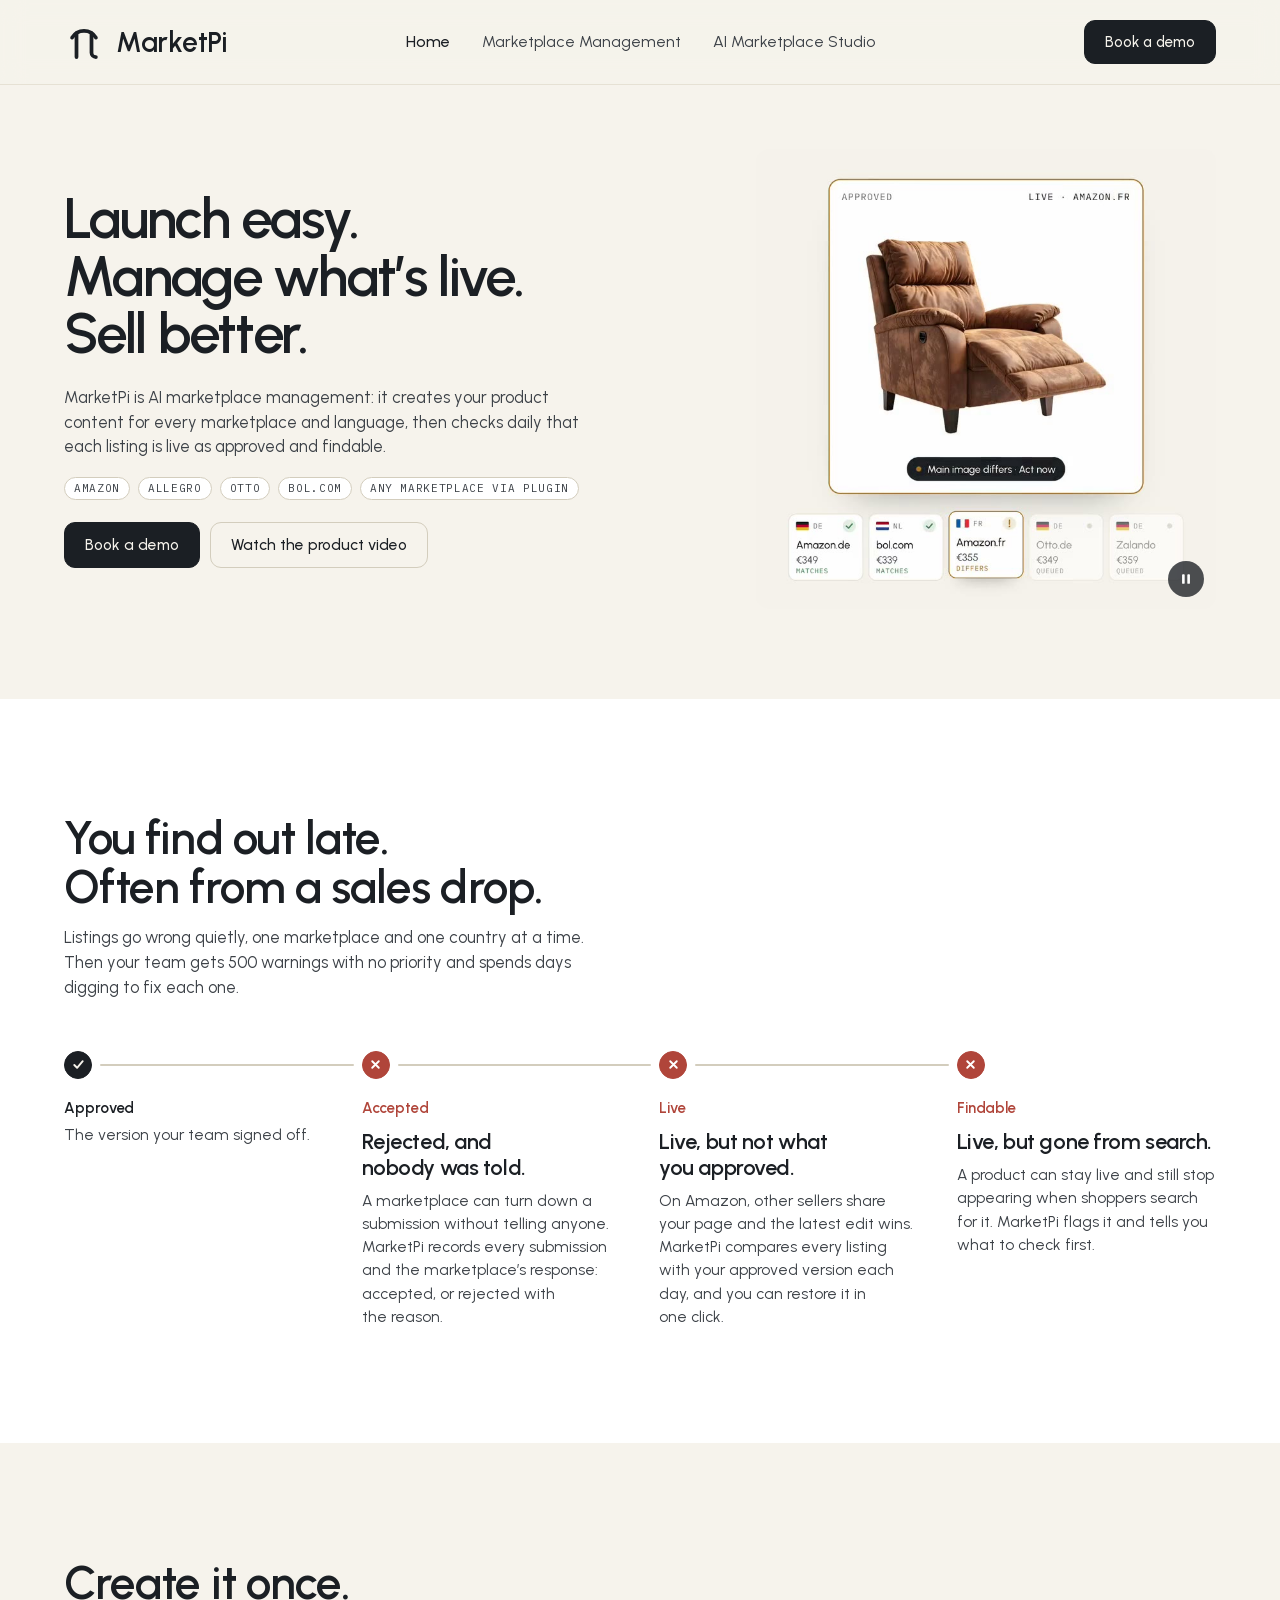
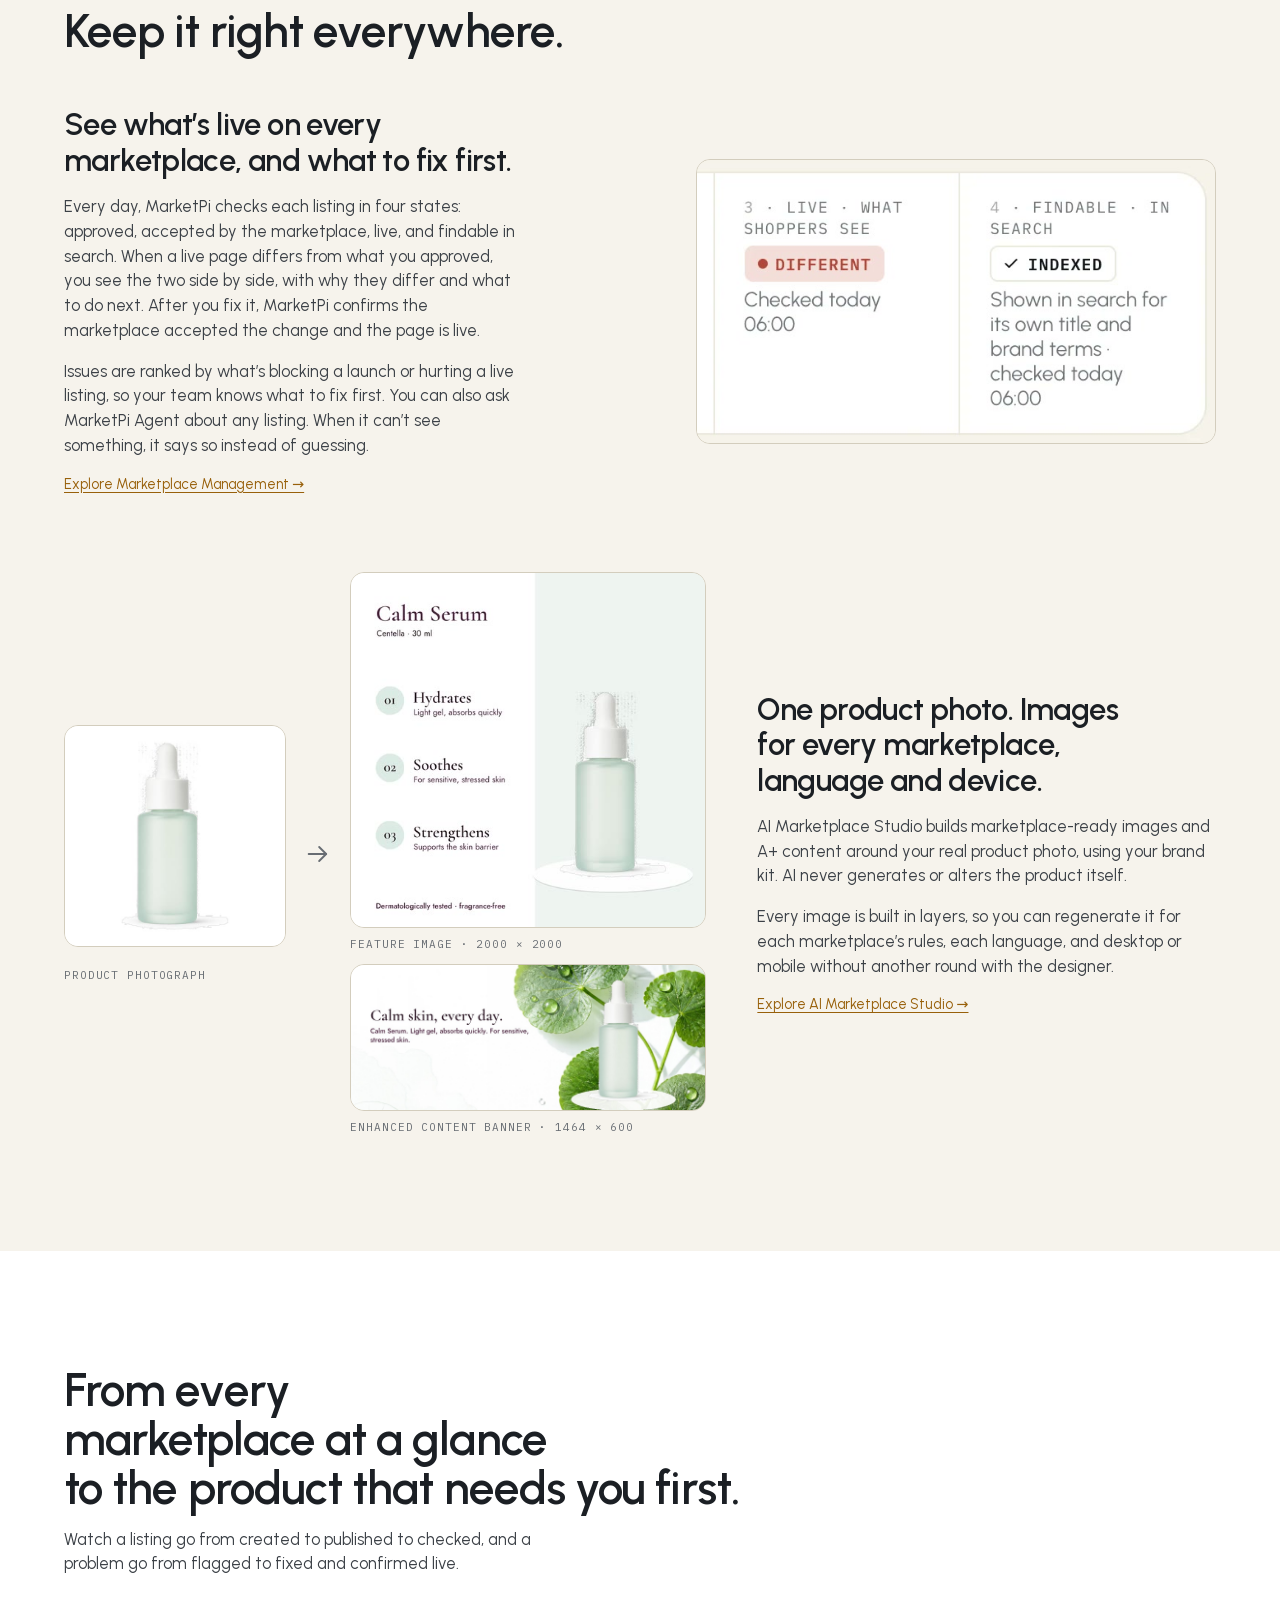
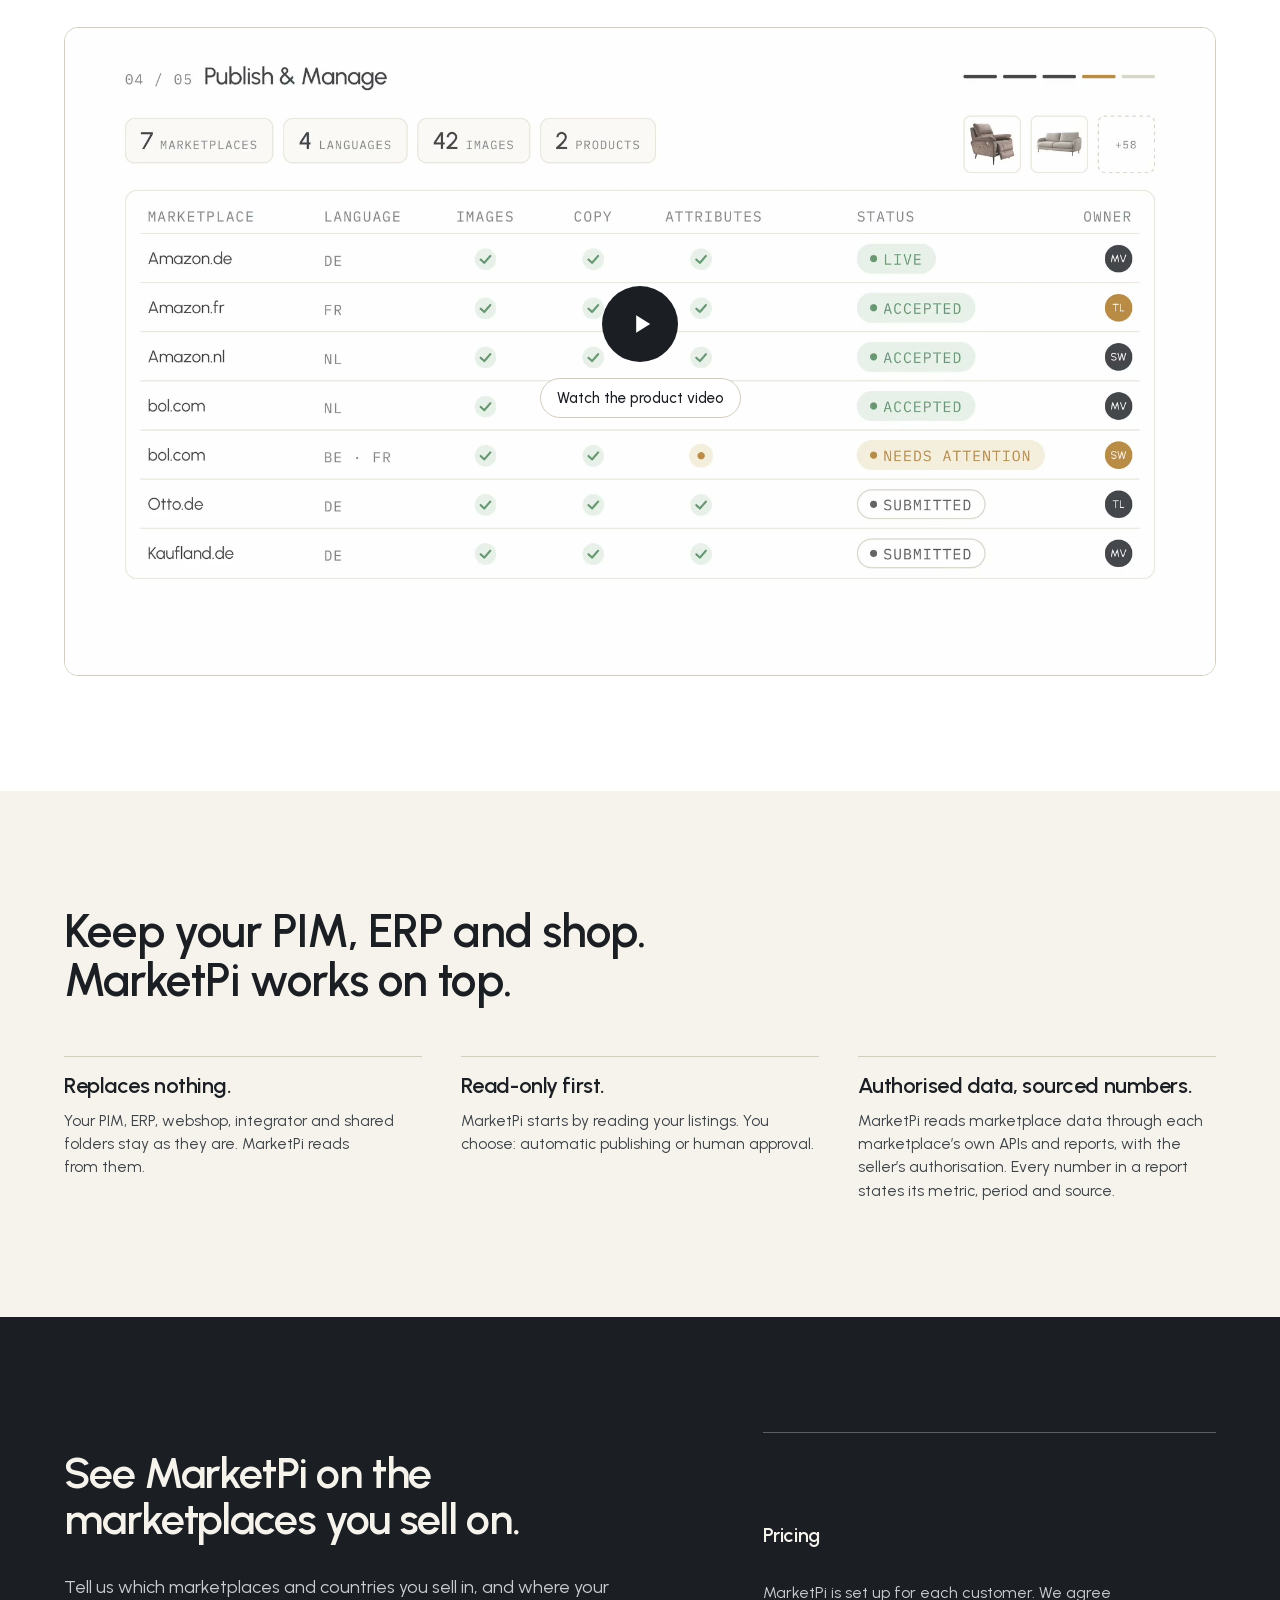
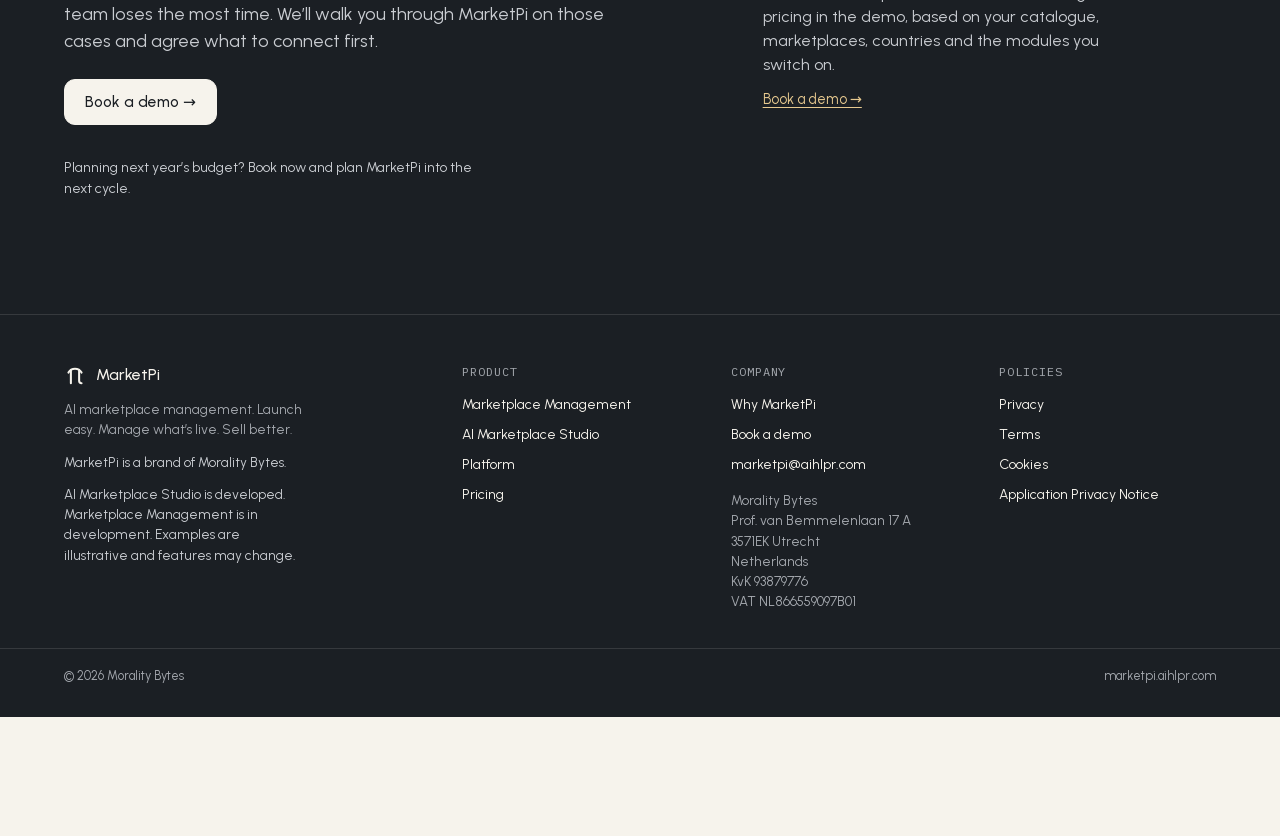
==== commit e9a2aff9: "Align site with the Amazon developer profile - Homepage: say marketplace data is read through each m" ====
--- a/index.html
+++ b/index.html
@@ -50,7 +50,7 @@
 
 <section class="sec" id="fit" data-screen-label="05 Fits your setup"><div class="wrap">
 <div class="head rv"><h2>Keep your PIM, ERP and shop.<br>MarketPi works on top.</h2></div>
-<div class="trio rv d1"><article><h3>Replaces nothing.</h3><p>Your PIM, ERP, webshop, integrator and shared folders stay as they are. MarketPi reads from them.</p></article><article><h3>Read-only first.</h3><p>MarketPi starts by reading your listings. You choose: automatic publishing or human approval.</p></article><article><h3>Official data, sourced numbers.</h3><p>MarketPi uses official marketplace APIs, marketplace reports and licensed data. Every number in a report states its metric, period and source.</p></article></div>
+<div class="trio rv d1"><article><h3>Replaces nothing.</h3><p>Your PIM, ERP, webshop, integrator and shared folders stay as they are. MarketPi reads from them.</p></article><article><h3>Read-only first.</h3><p>MarketPi starts by reading your listings. You choose: automatic publishing or human approval.</p></article><article><h3>Authorised data, sourced numbers.</h3><p>MarketPi reads marketplace data through each marketplace’s own APIs and reports, with the seller’s authorisation. Every number in a report states its metric, period and source.</p></article></div>
 </div></section>
 
 <section class="sec d close" id="demo" data-screen-label="06 Demo and pricing"><div class="wrap">
@@ -63,7 +63,7 @@
 </main>
 
 <footer><div class="wrap ft">
-<div class="fb"><a class="brand" href="/"><svg viewBox="0 0 64 64" fill="none" stroke="currentColor" stroke-width="6" stroke-linecap="round" aria-hidden="true"><path d="M12.95 25 A22 22 0 0 1 51.05 25"></path><path d="M20 17.6 V56"></path><path d="M44 17.6 V49 A7 7 0 0 0 51 56"></path></svg>MarketPi</a><p>AI marketplace management. Launch easy. Manage what’s live. Sell better.</p><p class="co">MarketPi is a brand of Morality Bytes.</p></div>
+<div class="fb"><a class="brand" href="/"><svg viewBox="0 0 64 64" fill="none" stroke="currentColor" stroke-width="6" stroke-linecap="round" aria-hidden="true"><path d="M12.95 25 A22 22 0 0 1 51.05 25"></path><path d="M20 17.6 V56"></path><path d="M44 17.6 V49 A7 7 0 0 0 51 56"></path></svg>MarketPi</a><p>AI marketplace management. Launch easy. Manage what’s live. Sell better.</p><p class="co">MarketPi is a brand of Morality Bytes.</p><p class="co">AI Marketplace Studio is developed. Marketplace Management is in development. Examples are illustrative and features may change.</p></div>
 <div class="fc"><span class="k">Product</span><a href="/marketplace-management">Marketplace Management</a><a href="/studio">AI Marketplace Studio</a><a href="#platform">Platform</a><a href="#pricing">Pricing</a></div>
 <div class="fc"><span class="k">Company</span><a href="#why">Why MarketPi</a><a href="https://bookings.cloud.microsoft/book/MarketPiDemo3@aihlpr.com/?ismsaljsauthenabled" target="_blank" rel="noopener">Book a demo</a><a href="mailto:marketpi@aihlpr.com">marketpi@aihlpr.com</a><address>Morality Bytes<br>Prof. van Bemmelenlaan 17 A<br>3571EK Utrecht<br>Netherlands<br>KvK 93879776<br>VAT NL866559097B01</address></div>
 <div class="fc"><span class="k">Policies</span><a href="/policies#privacy">Privacy</a><a href="/policies#terms">Terms</a><a href="/policies#cookies">Cookies</a><a href="/policies#application">Application Privacy Notice</a></div>
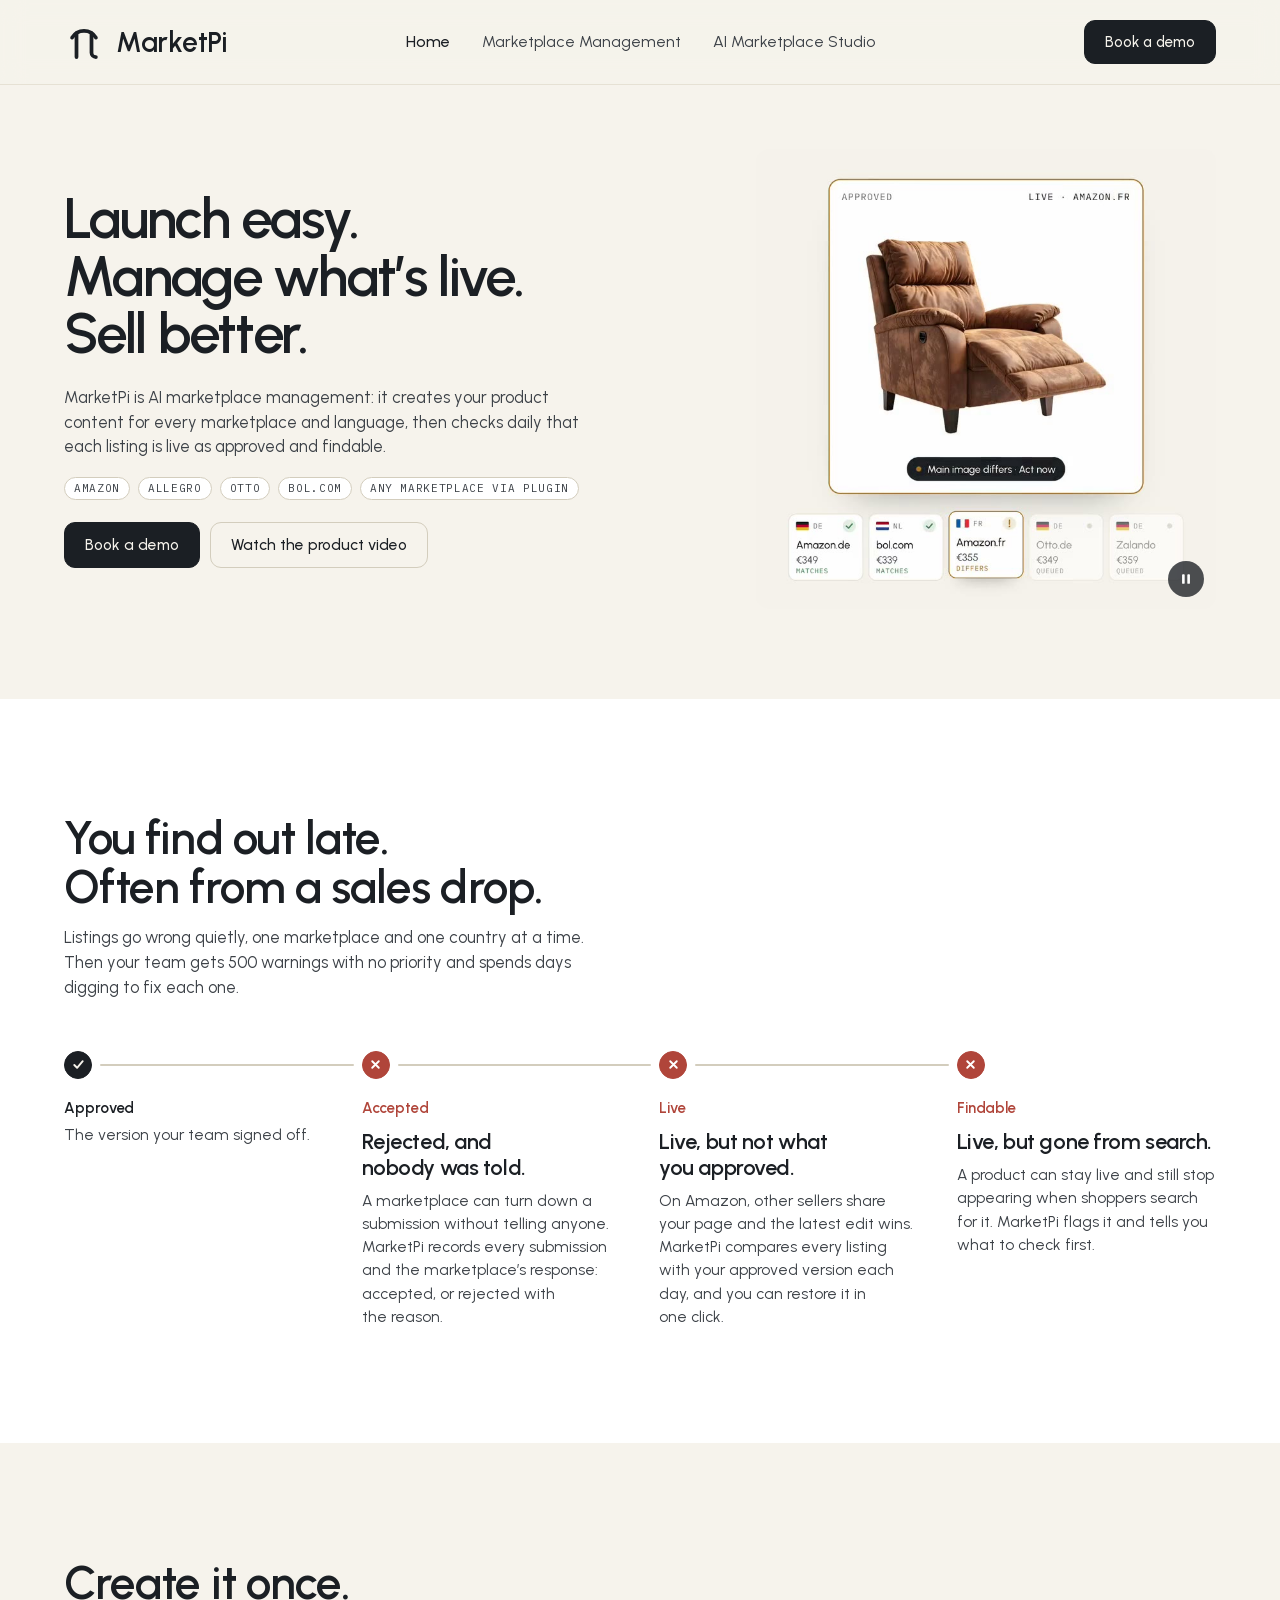
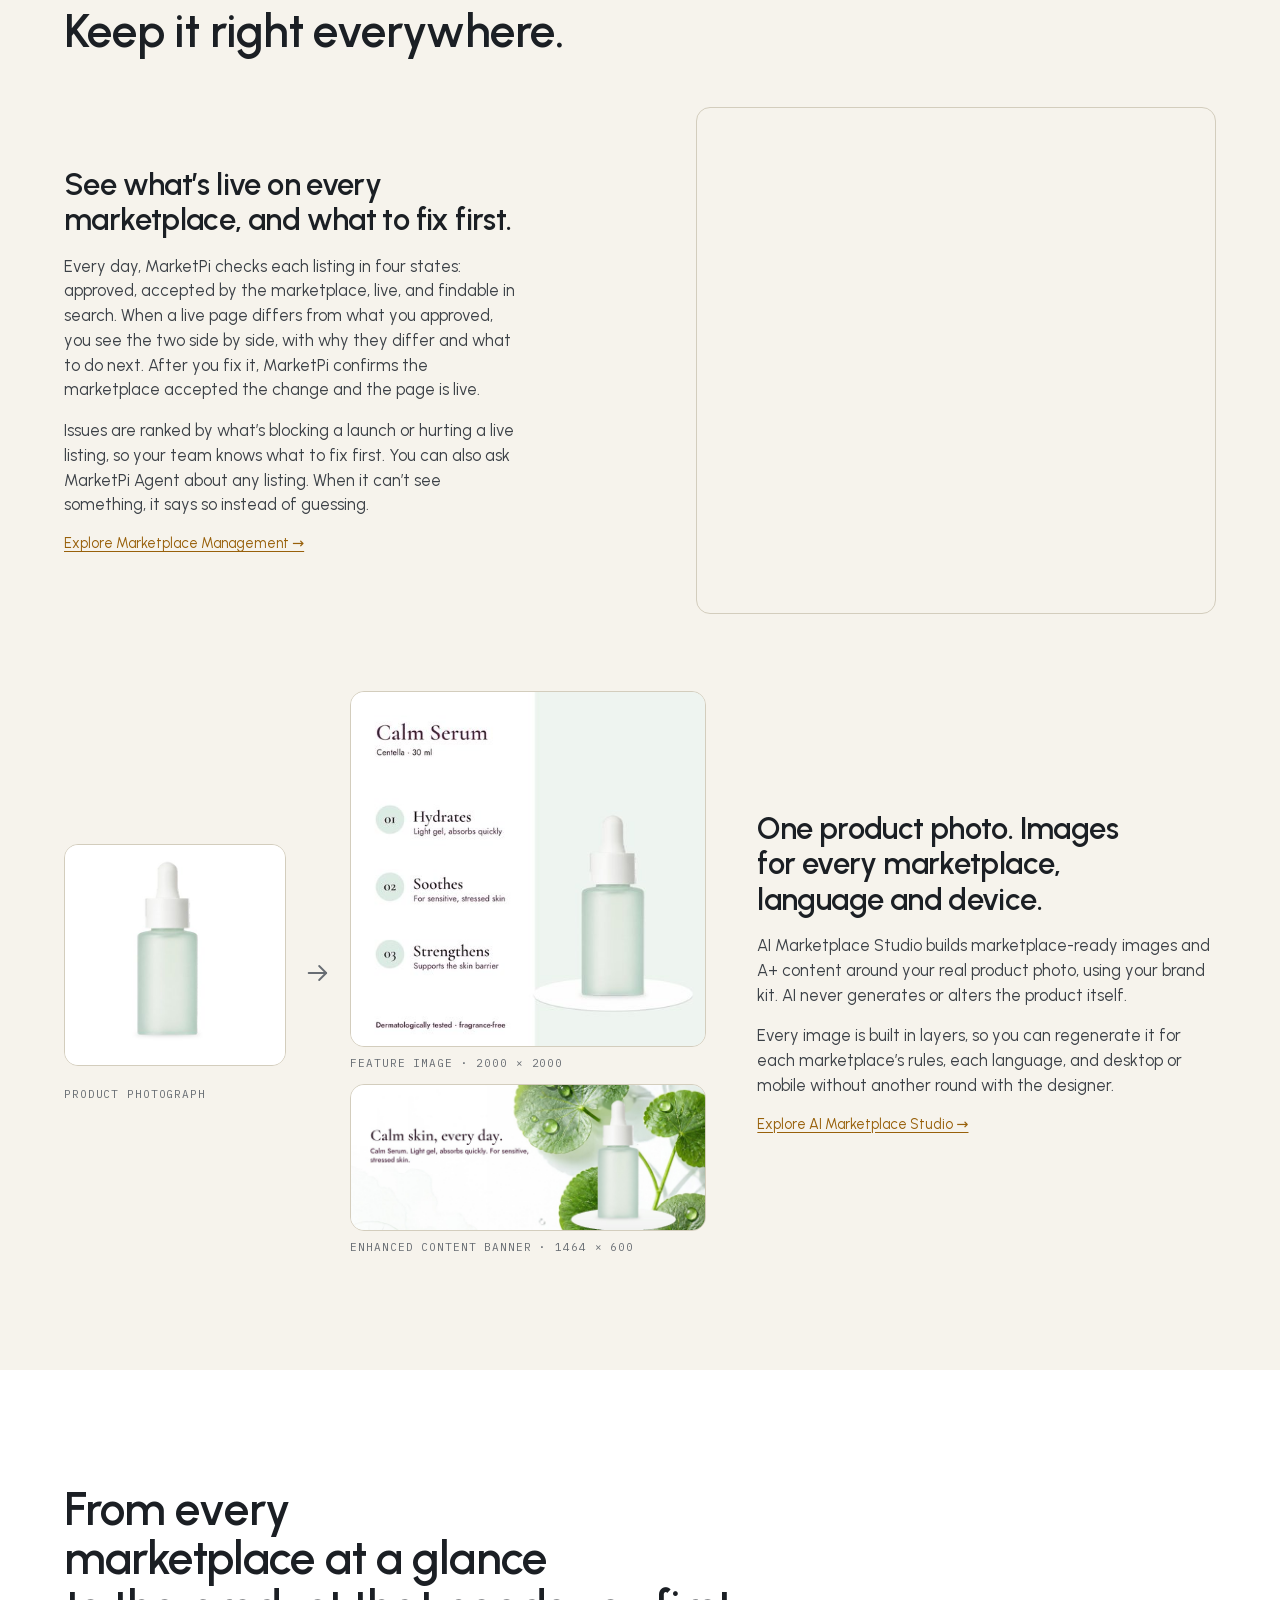
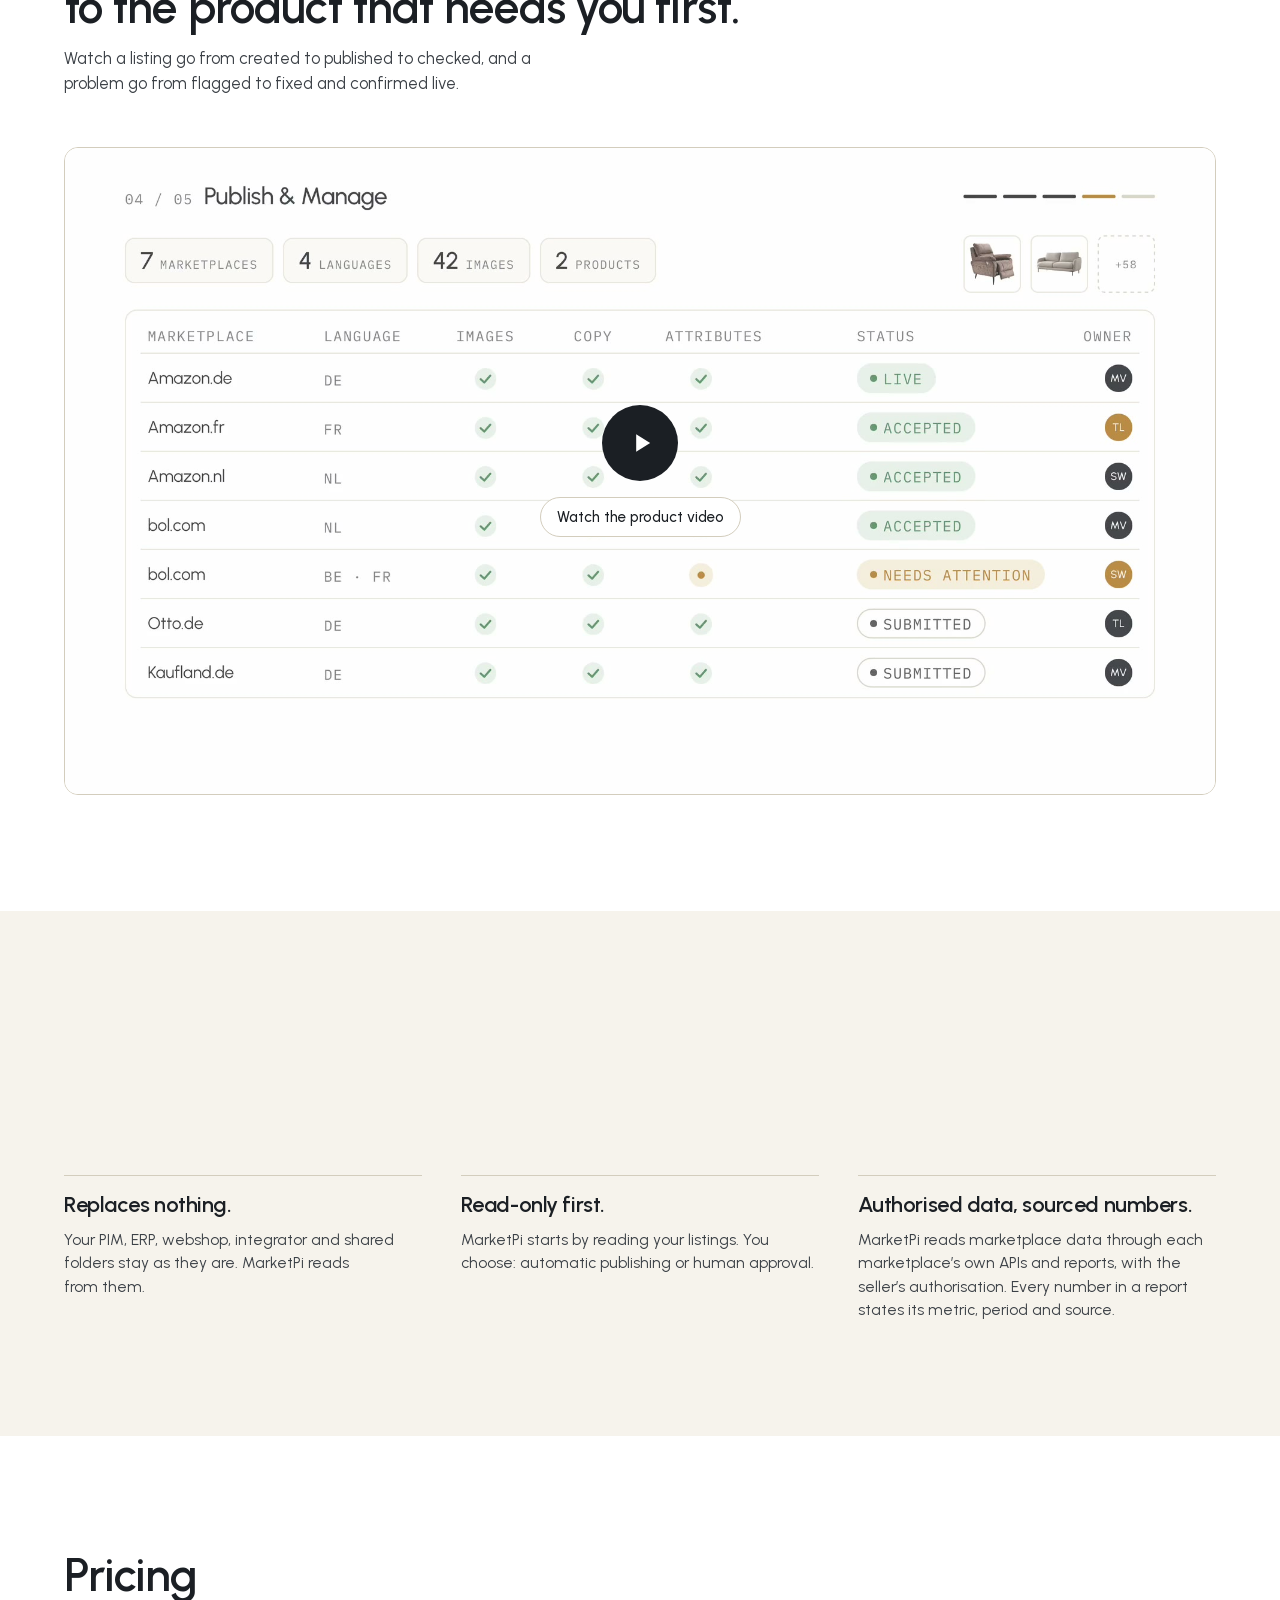
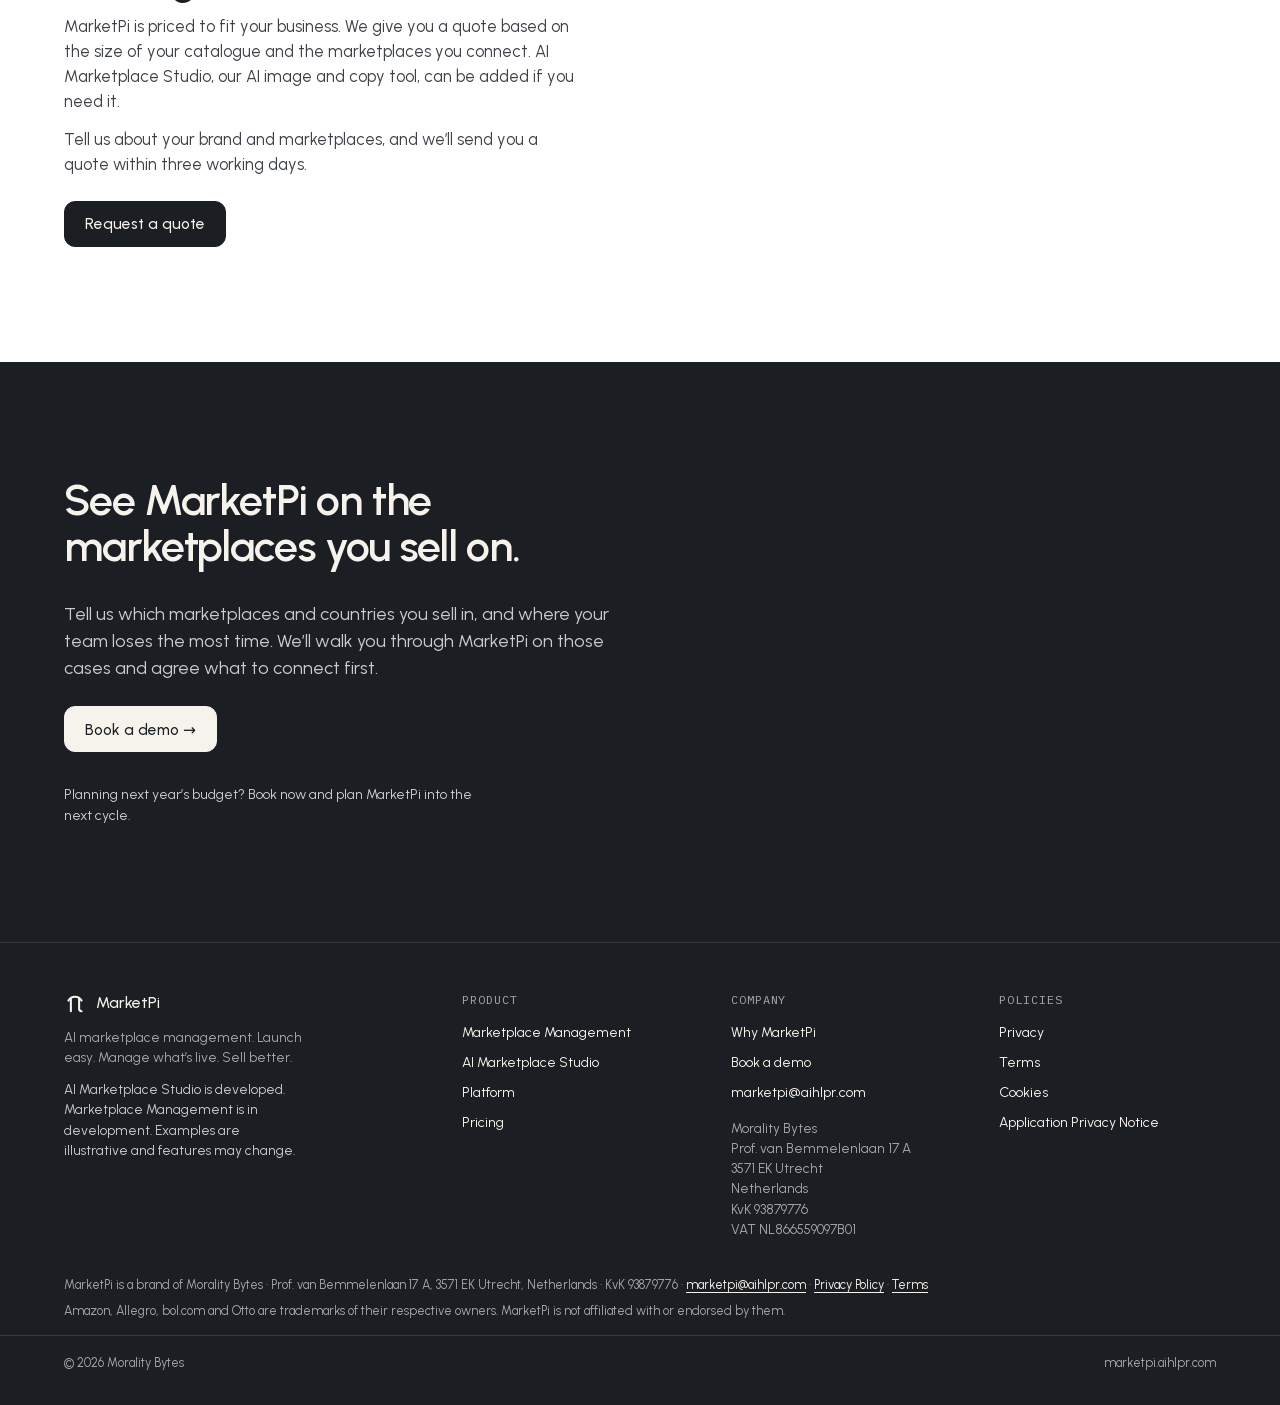
==== commit d2f9ace6: "Add legal footer line and a standalone pricing section Footer (all pages): add a legal line with the" ====
--- a/index.html
+++ b/index.html
@@ -53,21 +53,23 @@
 <div class="trio rv d1"><article><h3>Replaces nothing.</h3><p>Your PIM, ERP, webshop, integrator and shared folders stay as they are. MarketPi reads from them.</p></article><article><h3>Read-only first.</h3><p>MarketPi starts by reading your listings. You choose: automatic publishing or human approval.</p></article><article><h3>Authorised data, sourced numbers.</h3><p>MarketPi reads marketplace data through each marketplace’s own APIs and reports, with the seller’s authorisation. Every number in a report states its metric, period and source.</p></article></div>
 </div></section>
 
-<section class="sec d close" id="demo" data-screen-label="06 Demo and pricing"><div class="wrap">
+<section class="sec w" id="pricing" data-screen-label="06 Pricing"><div class="wrap">
+<div class="head rv"><h2>Pricing</h2><p>MarketPi is priced to fit your business. We give you a quote based on the size of your catalogue and the marketplaces you connect. AI Marketplace Studio, our AI image and copy tool, can be added if you need it.</p><p>Tell us about your brand and marketplaces, and we’ll send you a quote within three working days.</p><div class="cta"><a class="btn" href="mailto:marketpi@aihlpr.com?subject=MarketPi%20quote%20request">Request a quote</a></div></div>
+</div></section>
+<section class="sec d close" id="demo" data-screen-label="07 Demo"><div class="wrap">
 <div class="two">
 <div class="head rv"><h2>See MarketPi on the marketplaces you sell on.</h2><p>Tell us which marketplaces and countries you sell in, and where your team loses the most time. We’ll walk you through MarketPi on those cases and agree what to connect first.</p><div class="cta rv d1"><a class="btn" href="https://bookings.cloud.microsoft/book/MarketPiDemo3@aihlpr.com/?ismsaljsauthenabled" target="_blank" rel="noopener">Book a demo →</a></div><p class="note rv d1">Planning next year’s budget? Book now and plan MarketPi into the next cycle.</p></div>
-<div class="price rv d1" id="pricing"><h3>Pricing</h3><p>MarketPi is set up for each customer. We agree pricing in the demo, based on your catalogue, marketplaces, countries and the modules you switch on.</p><a class="more" href="https://bookings.cloud.microsoft/book/MarketPiDemo3@aihlpr.com/?ismsaljsauthenabled" target="_blank" rel="noopener">Book a demo →</a></div>
 </div>
 </div></section>
 
 </main>
 
 <footer><div class="wrap ft">
-<div class="fb"><a class="brand" href="/"><svg viewBox="0 0 64 64" fill="none" stroke="currentColor" stroke-width="6" stroke-linecap="round" aria-hidden="true"><path d="M12.95 25 A22 22 0 0 1 51.05 25"></path><path d="M20 17.6 V56"></path><path d="M44 17.6 V49 A7 7 0 0 0 51 56"></path></svg>MarketPi</a><p>AI marketplace management. Launch easy. Manage what’s live. Sell better.</p><p class="co">MarketPi is a brand of Morality Bytes.</p><p class="co">AI Marketplace Studio is developed. Marketplace Management is in development. Examples are illustrative and features may change.</p></div>
+<div class="fb"><a class="brand" href="/"><svg viewBox="0 0 64 64" fill="none" stroke="currentColor" stroke-width="6" stroke-linecap="round" aria-hidden="true"><path d="M12.95 25 A22 22 0 0 1 51.05 25"></path><path d="M20 17.6 V56"></path><path d="M44 17.6 V49 A7 7 0 0 0 51 56"></path></svg>MarketPi</a><p>AI marketplace management. Launch easy. Manage what’s live. Sell better.</p><p class="co">AI Marketplace Studio is developed. Marketplace Management is in development. Examples are illustrative and features may change.</p></div>
 <div class="fc"><span class="k">Product</span><a href="/marketplace-management">Marketplace Management</a><a href="/studio">AI Marketplace Studio</a><a href="#platform">Platform</a><a href="#pricing">Pricing</a></div>
-<div class="fc"><span class="k">Company</span><a href="#why">Why MarketPi</a><a href="https://bookings.cloud.microsoft/book/MarketPiDemo3@aihlpr.com/?ismsaljsauthenabled" target="_blank" rel="noopener">Book a demo</a><a href="mailto:marketpi@aihlpr.com">marketpi@aihlpr.com</a><address>Morality Bytes<br>Prof. van Bemmelenlaan 17 A<br>3571EK Utrecht<br>Netherlands<br>KvK 93879776<br>VAT NL866559097B01</address></div>
+<div class="fc"><span class="k">Company</span><a href="#why">Why MarketPi</a><a href="https://bookings.cloud.microsoft/book/MarketPiDemo3@aihlpr.com/?ismsaljsauthenabled" target="_blank" rel="noopener">Book a demo</a><a href="mailto:marketpi@aihlpr.com">marketpi@aihlpr.com</a><address>Morality Bytes<br>Prof. van Bemmelenlaan 17 A<br>3571 EK Utrecht<br>Netherlands<br>KvK 93879776<br>VAT NL866559097B01</address></div>
 <div class="fc"><span class="k">Policies</span><a href="/policies#privacy">Privacy</a><a href="/policies#terms">Terms</a><a href="/policies#cookies">Cookies</a><a href="/policies#application">Application Privacy Notice</a></div>
-</div><div class="wrap fl"><span>© 2026 Morality Bytes</span><span>marketpi.aihlpr.com</span></div></footer>
+</div><div class="wrap legal"><p>MarketPi is a brand of Morality Bytes · Prof. van Bemmelenlaan 17 A, 3571 EK Utrecht, Netherlands · KvK 93879776 · <a href="mailto:marketpi@aihlpr.com">marketpi@aihlpr.com</a> · <a href="/policies#privacy">Privacy Policy</a> · <a href="/policies#terms">Terms</a></p><p>Amazon, Allegro, bol.com and Otto are trademarks of their respective owners. MarketPi is not affiliated with or endorsed by them.</p></div><div class="wrap fl"><span>© 2026 Morality Bytes</span><span>marketpi.aihlpr.com</span></div></footer>
 <dialog class="lbx" id="lbx" aria-label="Enlarged image"><button class="lbx-x" type="button" aria-label="Close"><svg viewBox="0 0 24 24" fill="none" stroke="currentColor" stroke-width="2" stroke-linecap="round" aria-hidden="true"><path d="M6 6l12 12M18 6L6 18"/></svg></button><img alt=""></dialog>
 <script src="assets/js/site.js"></script>
 <script>
--- a/assets/css/site.css
+++ b/assets/css/site.css
@@ -237,7 +237,7 @@
 .close .head h2{font-size:clamp(30px,3.4vw,48px);line-height:1.06;letter-spacing:-.025em}
 .close .head p{color:var(--ink2)}
 .close .cta{display:flex;gap:10px;flex-wrap:wrap;margin-top:10px}
-#pricing{padding:clamp(56px,7vw,88px) 0}
+#pricing .cta{display:flex;gap:10px;flex-wrap:wrap;margin-top:10px}
 footer .wrap.ft{display:grid;grid-template-columns:minmax(0,1.6fr) repeat(3,minmax(0,1fr));gap:32px clamp(24px,4vw,64px);align-items:start}
 footer .fb{display:flex;flex-direction:column;gap:12px;max-width:34ch}
 footer .fb .brand{display:inline-flex;align-items:center;gap:10px;color:var(--cream);text-decoration:none;font-weight:500;font-size:16px}
@@ -249,6 +249,7 @@
 footer .fc a{color:var(--cream);text-decoration:none;font-size:14px}
 footer .fc address{font-style:normal;font-size:13.5px;line-height:1.5;color:var(--fog2);margin-top:6px}
 footer .fc a:hover{color:var(--gold);text-decoration:underline;text-underline-offset:3px}
+footer .wrap.legal{display:block;margin-top:36px;font-size:12.5px;line-height:1.6;color:var(--fog2)}footer .legal p{margin:0 0 6px;max-width:none}footer .legal+.wrap.fl{margin-top:14px}
 footer .wrap.fl{display:flex;justify-content:space-between;gap:10px 24px;flex-wrap:wrap;margin-top:36px;padding-top:18px;border-top:1px solid var(--dhair);font-size:12.5px;color:var(--fog2)}
 @media (max-width:900px){footer .wrap.ft{grid-template-columns:repeat(2,minmax(0,1fr))}footer .fb{grid-column:1/-1}}
 @media (max-width:480px){footer .wrap.ft{grid-template-columns:minmax(0,1fr)}}
@@ -320,9 +321,6 @@
 .pwrap .vwrap{background:var(--sheet)}
 /* closing: demo + pricing */
 .close .two{display:grid;grid-template-columns:minmax(0,7fr) minmax(0,5fr);gap:clamp(32px,5vw,80px);align-items:end}
-.close .price{display:flex;flex-direction:column;gap:12px;padding-top:22px;border-top:1px solid var(--lineD)}
-.close .price p{font-size:16px;color:var(--ink2);max-width:40ch}
-.close .price .more{color:var(--gold)}
 @media (max-width:1000px){.mod,.mod.r{grid-template-columns:minmax(0,1fr)}.mod.r .txt{order:0}.mod .mshot{justify-self:start}.close .two{grid-template-columns:minmax(0,1fr)}}
 @media (max-width:640px){.s2o{grid-template-columns:minmax(0,1fr)}.s2o .arr svg{transform:rotate(90deg)}}
 /* four-state rail: Approved, Accepted, Live, Findable. The product's own model, used as the site's signature */
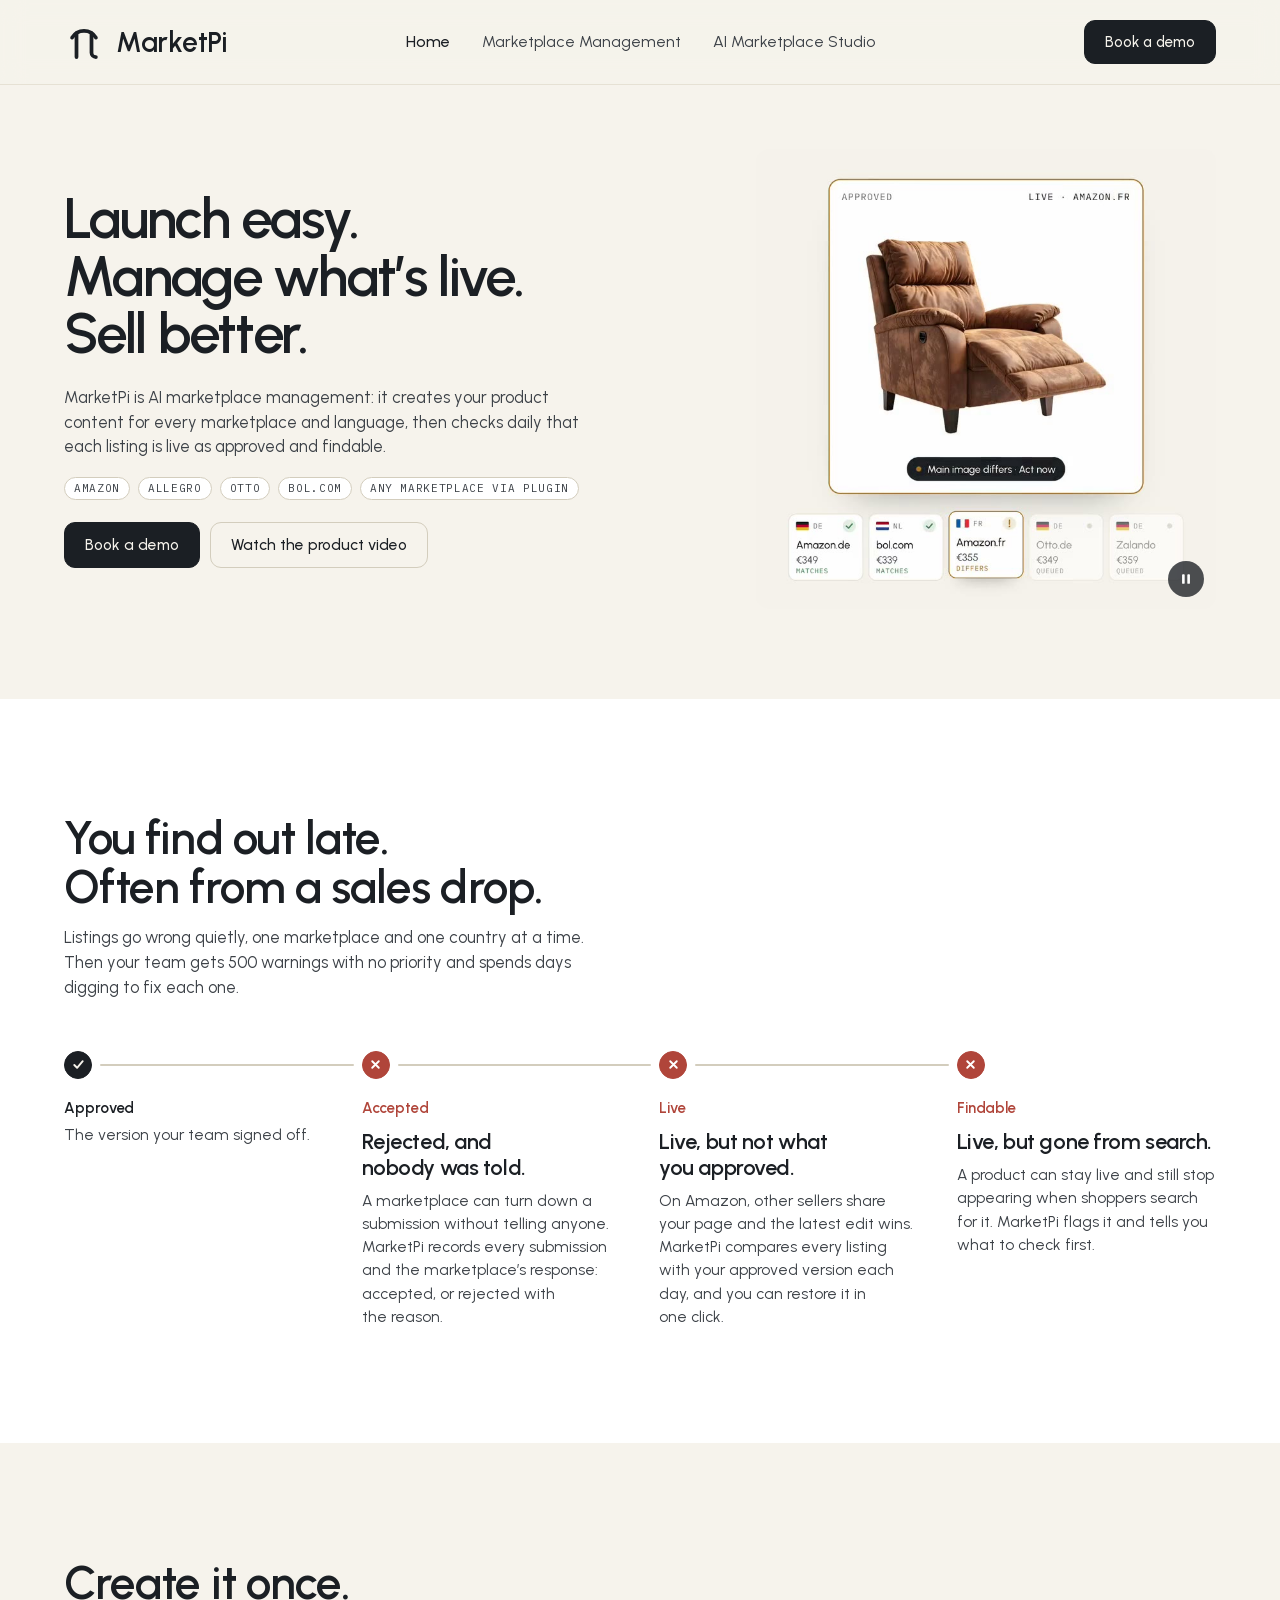
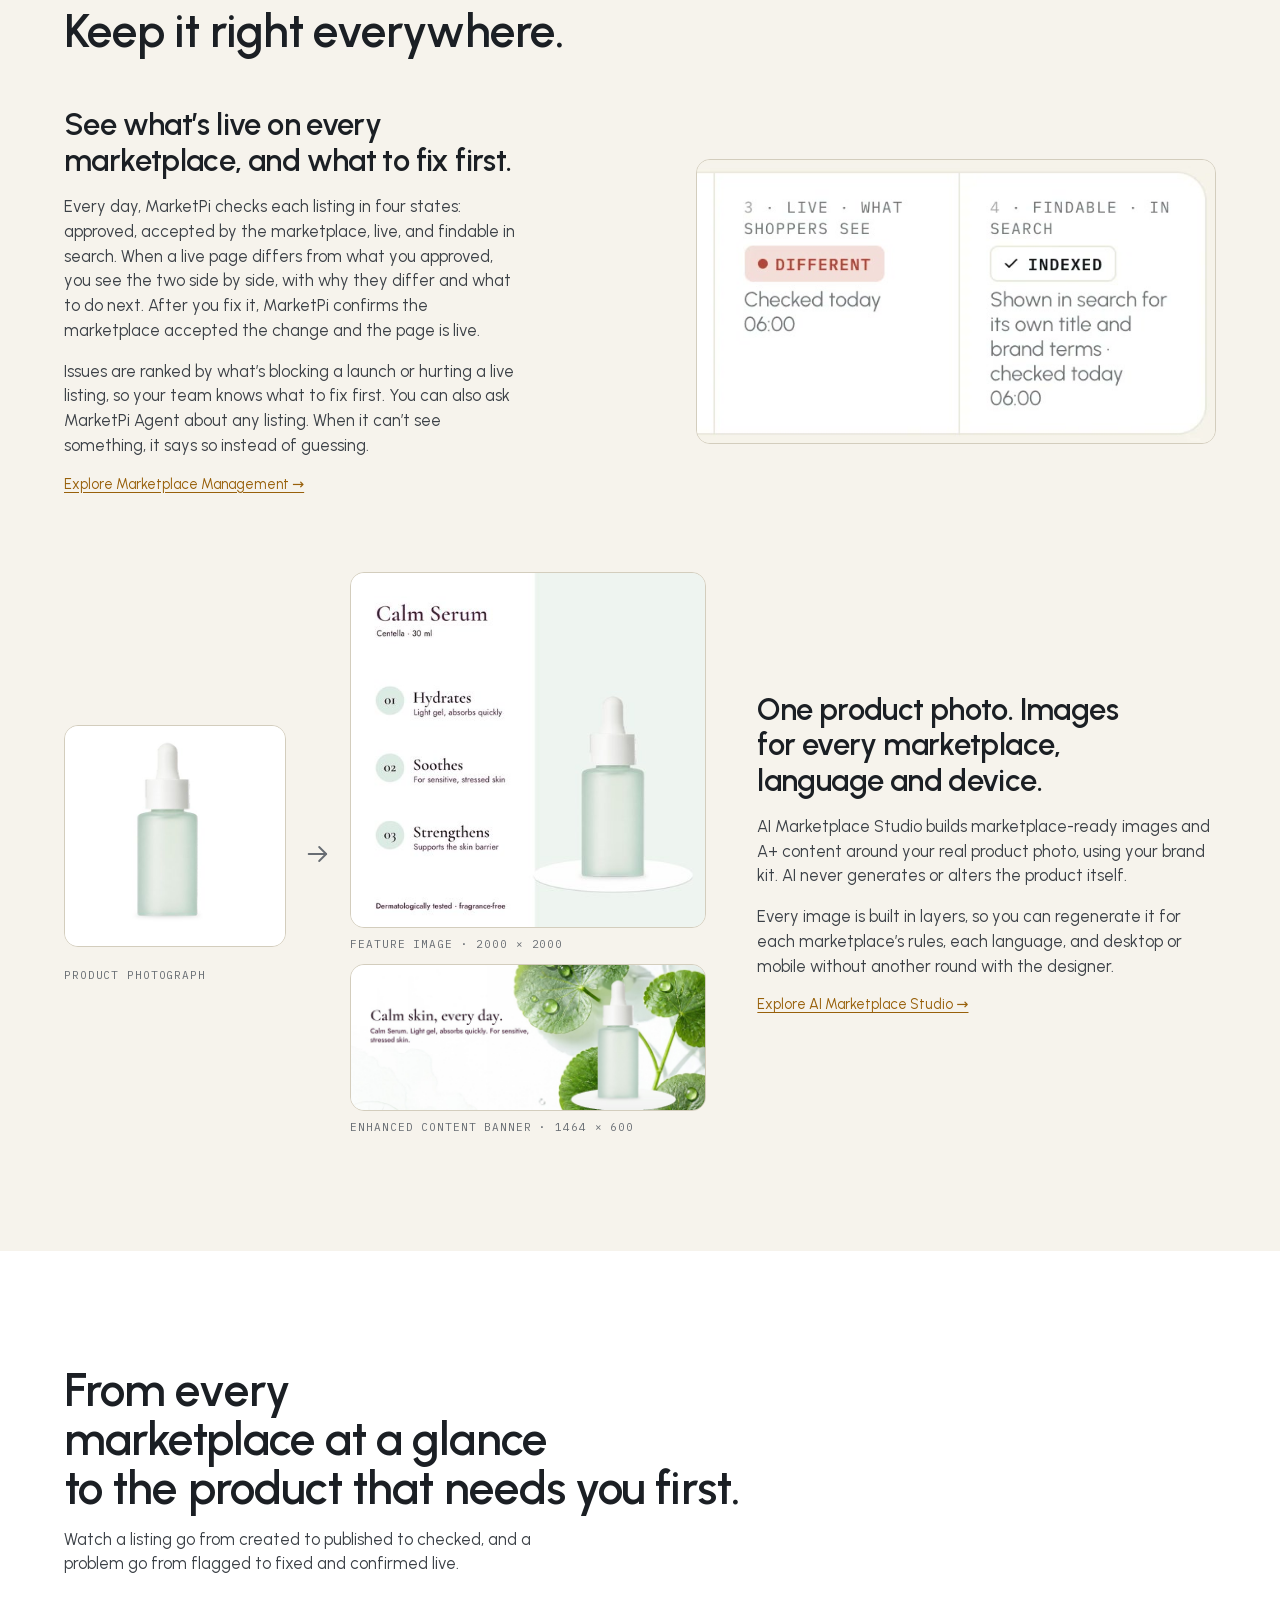
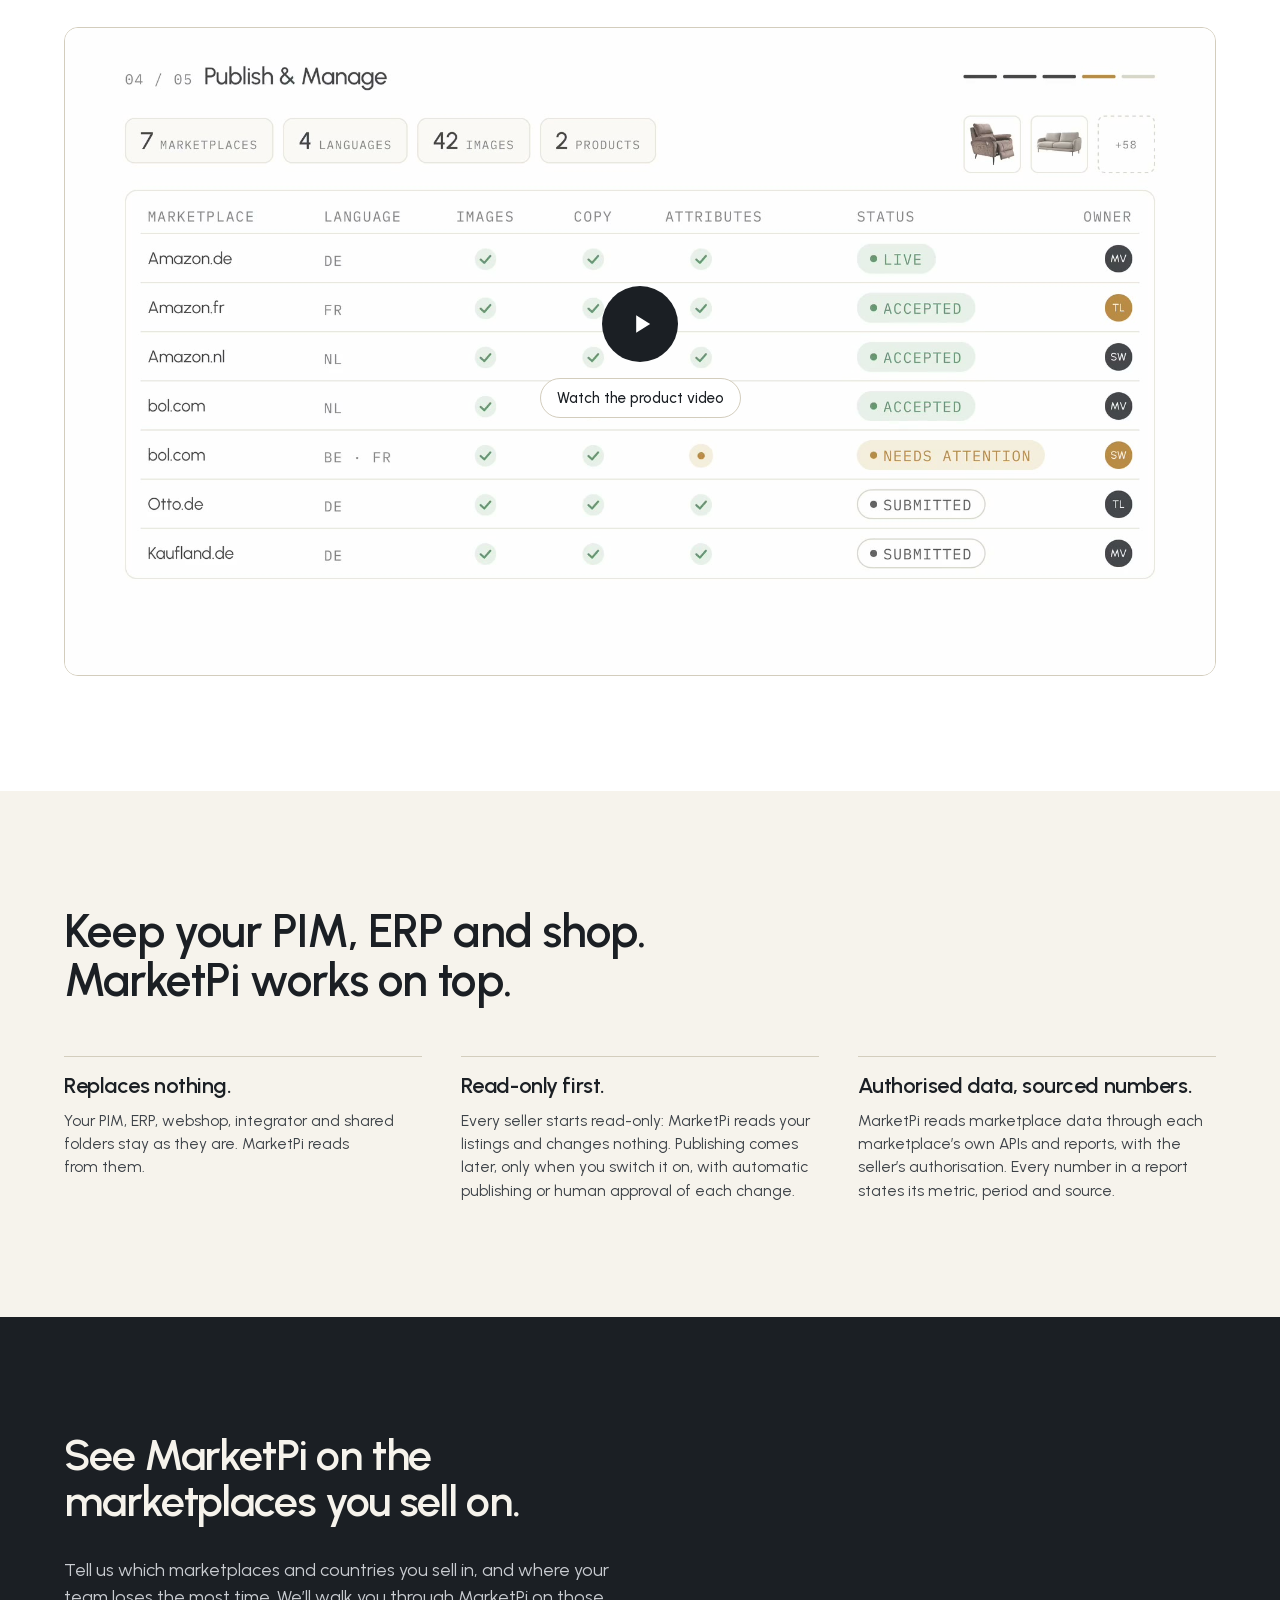
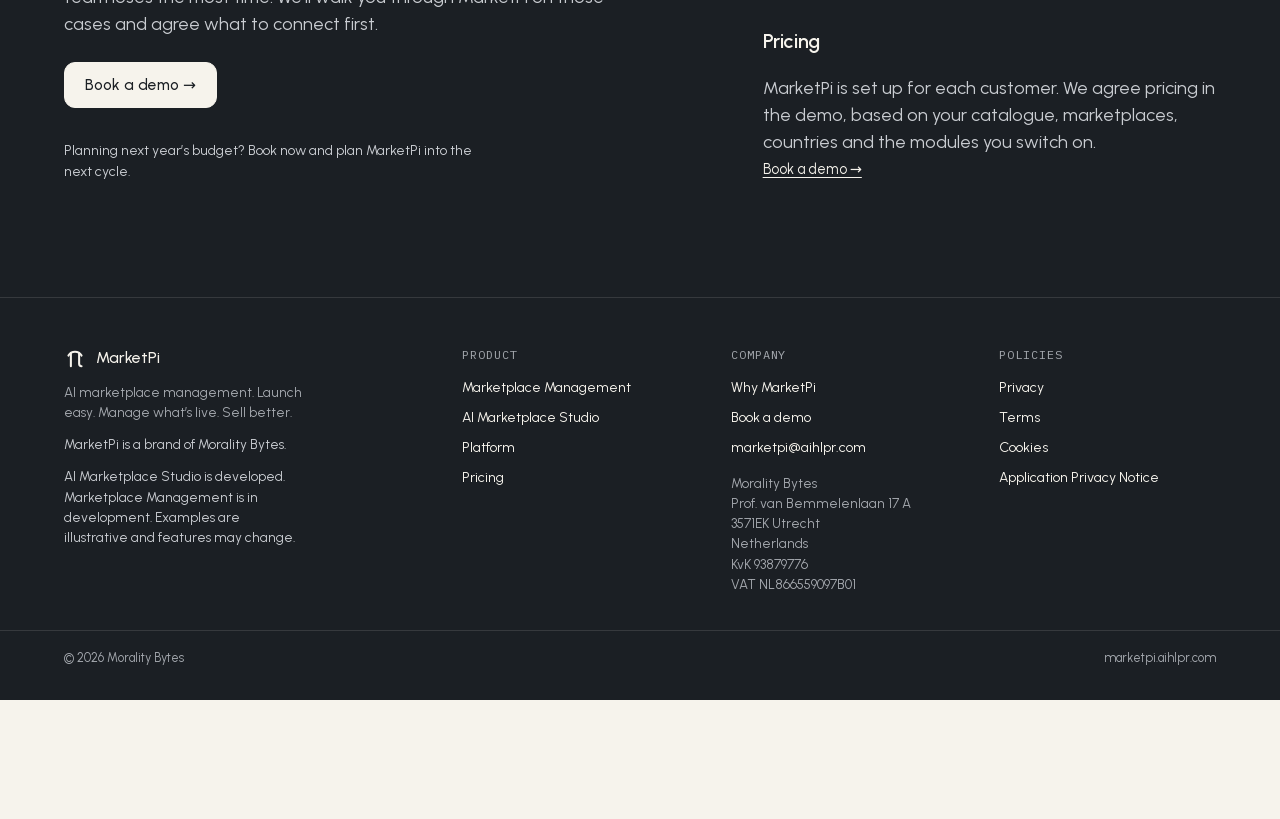
==== commit d7663b96: "Align Application Privacy Notice with the developer form; clarify read-only start Application Privac" ====
--- a/index.html
+++ b/index.html
@@ -50,26 +50,24 @@
 
 <section class="sec" id="fit" data-screen-label="05 Fits your setup"><div class="wrap">
 <div class="head rv"><h2>Keep your PIM, ERP and shop.<br>MarketPi works on top.</h2></div>
-<div class="trio rv d1"><article><h3>Replaces nothing.</h3><p>Your PIM, ERP, webshop, integrator and shared folders stay as they are. MarketPi reads from them.</p></article><article><h3>Read-only first.</h3><p>MarketPi starts by reading your listings. You choose: automatic publishing or human approval.</p></article><article><h3>Authorised data, sourced numbers.</h3><p>MarketPi reads marketplace data through each marketplace’s own APIs and reports, with the seller’s authorisation. Every number in a report states its metric, period and source.</p></article></div>
+<div class="trio rv d1"><article><h3>Replaces nothing.</h3><p>Your PIM, ERP, webshop, integrator and shared folders stay as they are. MarketPi reads from them.</p></article><article><h3>Read-only first.</h3><p>Every seller starts read-only: MarketPi reads your listings and changes nothing. Publishing comes later, only when you switch it on, with automatic publishing or human approval of each change.</p></article><article><h3>Authorised data, sourced numbers.</h3><p>MarketPi reads marketplace data through each marketplace’s own APIs and reports, with the seller’s authorisation. Every number in a report states its metric, period and source.</p></article></div>
 </div></section>
 
-<section class="sec w" id="pricing" data-screen-label="06 Pricing"><div class="wrap">
-<div class="head rv"><h2>Pricing</h2><p>MarketPi is priced to fit your business. We give you a quote based on the size of your catalogue and the marketplaces you connect. AI Marketplace Studio, our AI image and copy tool, can be added if you need it.</p><p>Tell us about your brand and marketplaces, and we’ll send you a quote within three working days.</p><div class="cta"><a class="btn" href="mailto:marketpi@aihlpr.com?subject=MarketPi%20quote%20request">Request a quote</a></div></div>
-</div></section>
-<section class="sec d close" id="demo" data-screen-label="07 Demo"><div class="wrap">
+<section class="sec d close" id="demo" data-screen-label="06 Demo and pricing"><div class="wrap">
 <div class="two">
 <div class="head rv"><h2>See MarketPi on the marketplaces you sell on.</h2><p>Tell us which marketplaces and countries you sell in, and where your team loses the most time. We’ll walk you through MarketPi on those cases and agree what to connect first.</p><div class="cta rv d1"><a class="btn" href="https://bookings.cloud.microsoft/book/MarketPiDemo3@aihlpr.com/?ismsaljsauthenabled" target="_blank" rel="noopener">Book a demo →</a></div><p class="note rv d1">Planning next year’s budget? Book now and plan MarketPi into the next cycle.</p></div>
+<div class="price rv d1" id="pricing"><h3>Pricing</h3><p>MarketPi is set up for each customer. We agree pricing in the demo, based on your catalogue, marketplaces, countries and the modules you switch on.</p><a class="more" href="https://bookings.cloud.microsoft/book/MarketPiDemo3@aihlpr.com/?ismsaljsauthenabled" target="_blank" rel="noopener">Book a demo →</a></div>
 </div>
 </div></section>
 
 </main>
 
 <footer><div class="wrap ft">
-<div class="fb"><a class="brand" href="/"><svg viewBox="0 0 64 64" fill="none" stroke="currentColor" stroke-width="6" stroke-linecap="round" aria-hidden="true"><path d="M12.95 25 A22 22 0 0 1 51.05 25"></path><path d="M20 17.6 V56"></path><path d="M44 17.6 V49 A7 7 0 0 0 51 56"></path></svg>MarketPi</a><p>AI marketplace management. Launch easy. Manage what’s live. Sell better.</p><p class="co">AI Marketplace Studio is developed. Marketplace Management is in development. Examples are illustrative and features may change.</p></div>
+<div class="fb"><a class="brand" href="/"><svg viewBox="0 0 64 64" fill="none" stroke="currentColor" stroke-width="6" stroke-linecap="round" aria-hidden="true"><path d="M12.95 25 A22 22 0 0 1 51.05 25"></path><path d="M20 17.6 V56"></path><path d="M44 17.6 V49 A7 7 0 0 0 51 56"></path></svg>MarketPi</a><p>AI marketplace management. Launch easy. Manage what’s live. Sell better.</p><p class="co">MarketPi is a brand of Morality Bytes.</p><p class="co">AI Marketplace Studio is developed. Marketplace Management is in development. Examples are illustrative and features may change.</p></div>
 <div class="fc"><span class="k">Product</span><a href="/marketplace-management">Marketplace Management</a><a href="/studio">AI Marketplace Studio</a><a href="#platform">Platform</a><a href="#pricing">Pricing</a></div>
-<div class="fc"><span class="k">Company</span><a href="#why">Why MarketPi</a><a href="https://bookings.cloud.microsoft/book/MarketPiDemo3@aihlpr.com/?ismsaljsauthenabled" target="_blank" rel="noopener">Book a demo</a><a href="mailto:marketpi@aihlpr.com">marketpi@aihlpr.com</a><address>Morality Bytes<br>Prof. van Bemmelenlaan 17 A<br>3571 EK Utrecht<br>Netherlands<br>KvK 93879776<br>VAT NL866559097B01</address></div>
+<div class="fc"><span class="k">Company</span><a href="#why">Why MarketPi</a><a href="https://bookings.cloud.microsoft/book/MarketPiDemo3@aihlpr.com/?ismsaljsauthenabled" target="_blank" rel="noopener">Book a demo</a><a href="mailto:marketpi@aihlpr.com">marketpi@aihlpr.com</a><address>Morality Bytes<br>Prof. van Bemmelenlaan 17 A<br>3571EK Utrecht<br>Netherlands<br>KvK 93879776<br>VAT NL866559097B01</address></div>
 <div class="fc"><span class="k">Policies</span><a href="/policies#privacy">Privacy</a><a href="/policies#terms">Terms</a><a href="/policies#cookies">Cookies</a><a href="/policies#application">Application Privacy Notice</a></div>
-</div><div class="wrap legal"><p>MarketPi is a brand of Morality Bytes · Prof. van Bemmelenlaan 17 A, 3571 EK Utrecht, Netherlands · KvK 93879776 · <a href="mailto:marketpi@aihlpr.com">marketpi@aihlpr.com</a> · <a href="/policies#privacy">Privacy Policy</a> · <a href="/policies#terms">Terms</a></p><p>Amazon, Allegro, bol.com and Otto are trademarks of their respective owners. MarketPi is not affiliated with or endorsed by them.</p></div><div class="wrap fl"><span>© 2026 Morality Bytes</span><span>marketpi.aihlpr.com</span></div></footer>
+</div><div class="wrap fl"><span>© 2026 Morality Bytes</span><span>marketpi.aihlpr.com</span></div></footer>
 <dialog class="lbx" id="lbx" aria-label="Enlarged image"><button class="lbx-x" type="button" aria-label="Close"><svg viewBox="0 0 24 24" fill="none" stroke="currentColor" stroke-width="2" stroke-linecap="round" aria-hidden="true"><path d="M6 6l12 12M18 6L6 18"/></svg></button><img alt=""></dialog>
 <script src="assets/js/site.js"></script>
 <script>
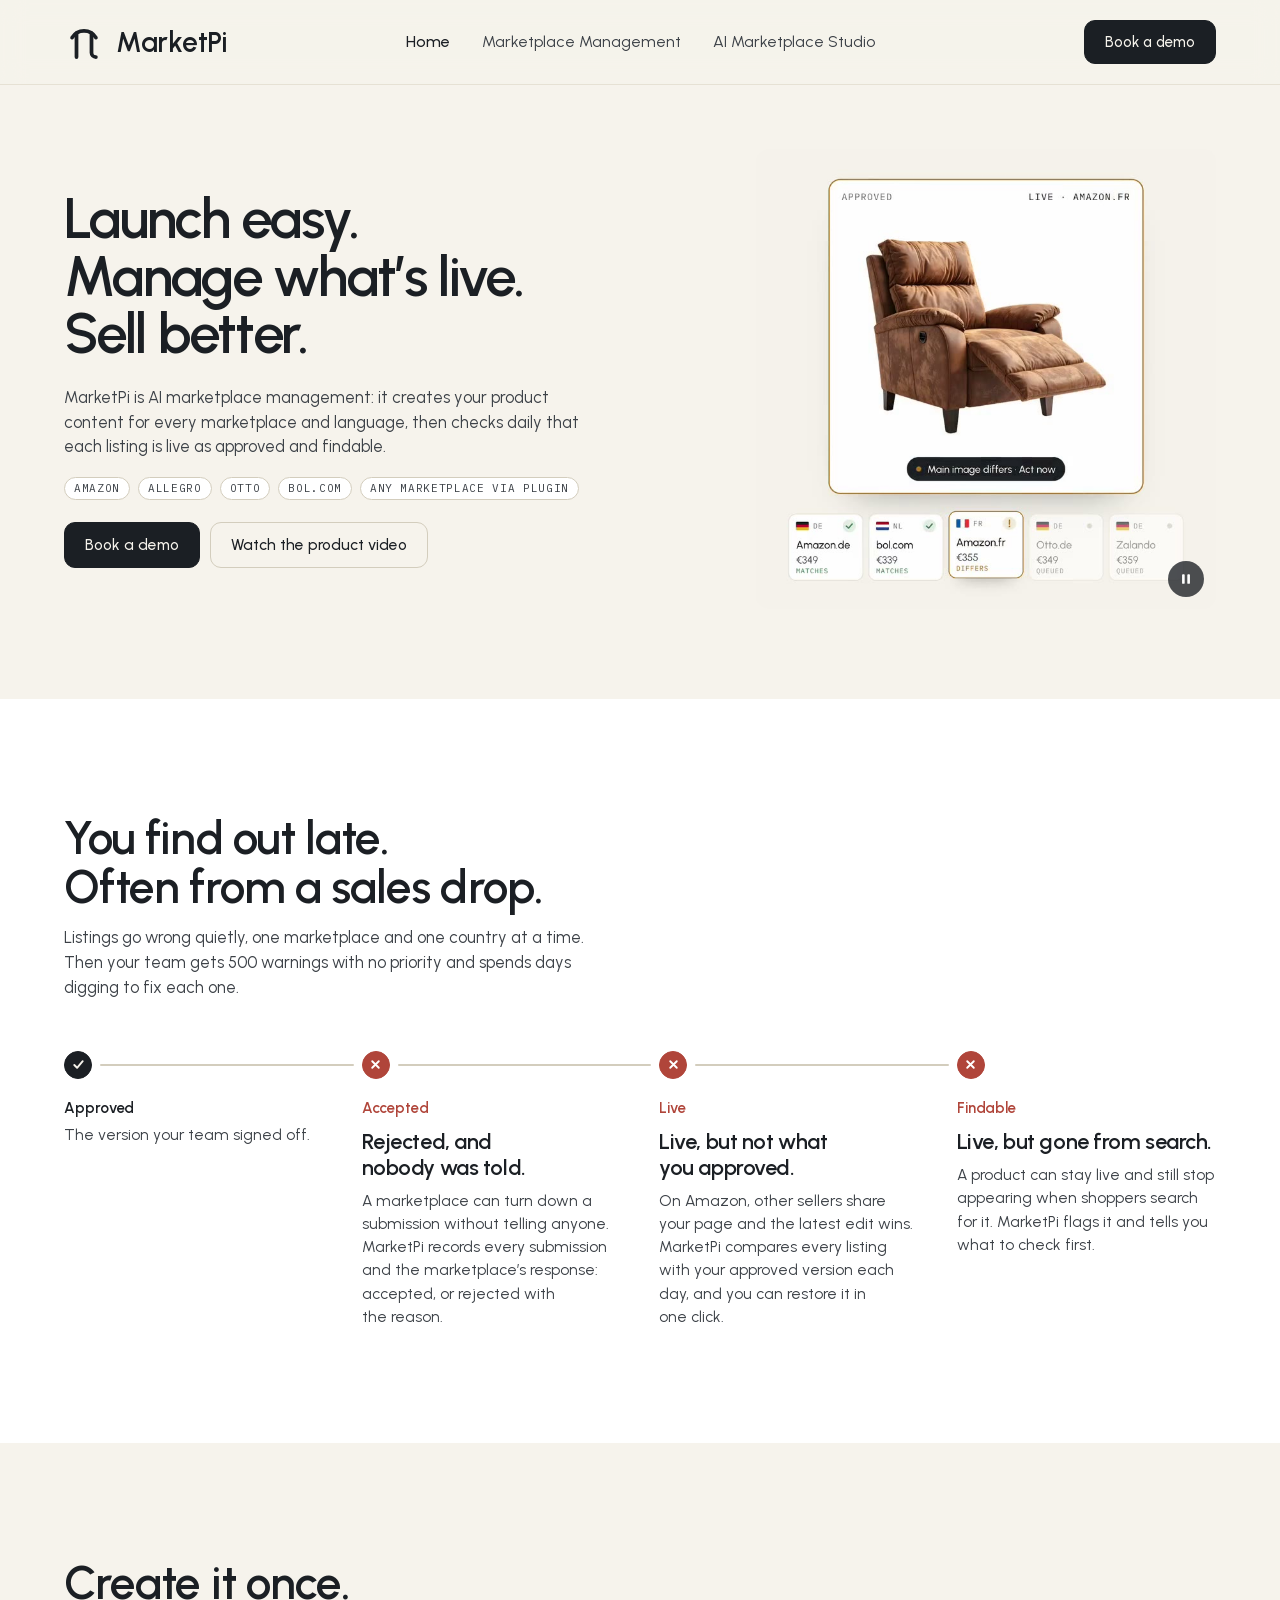
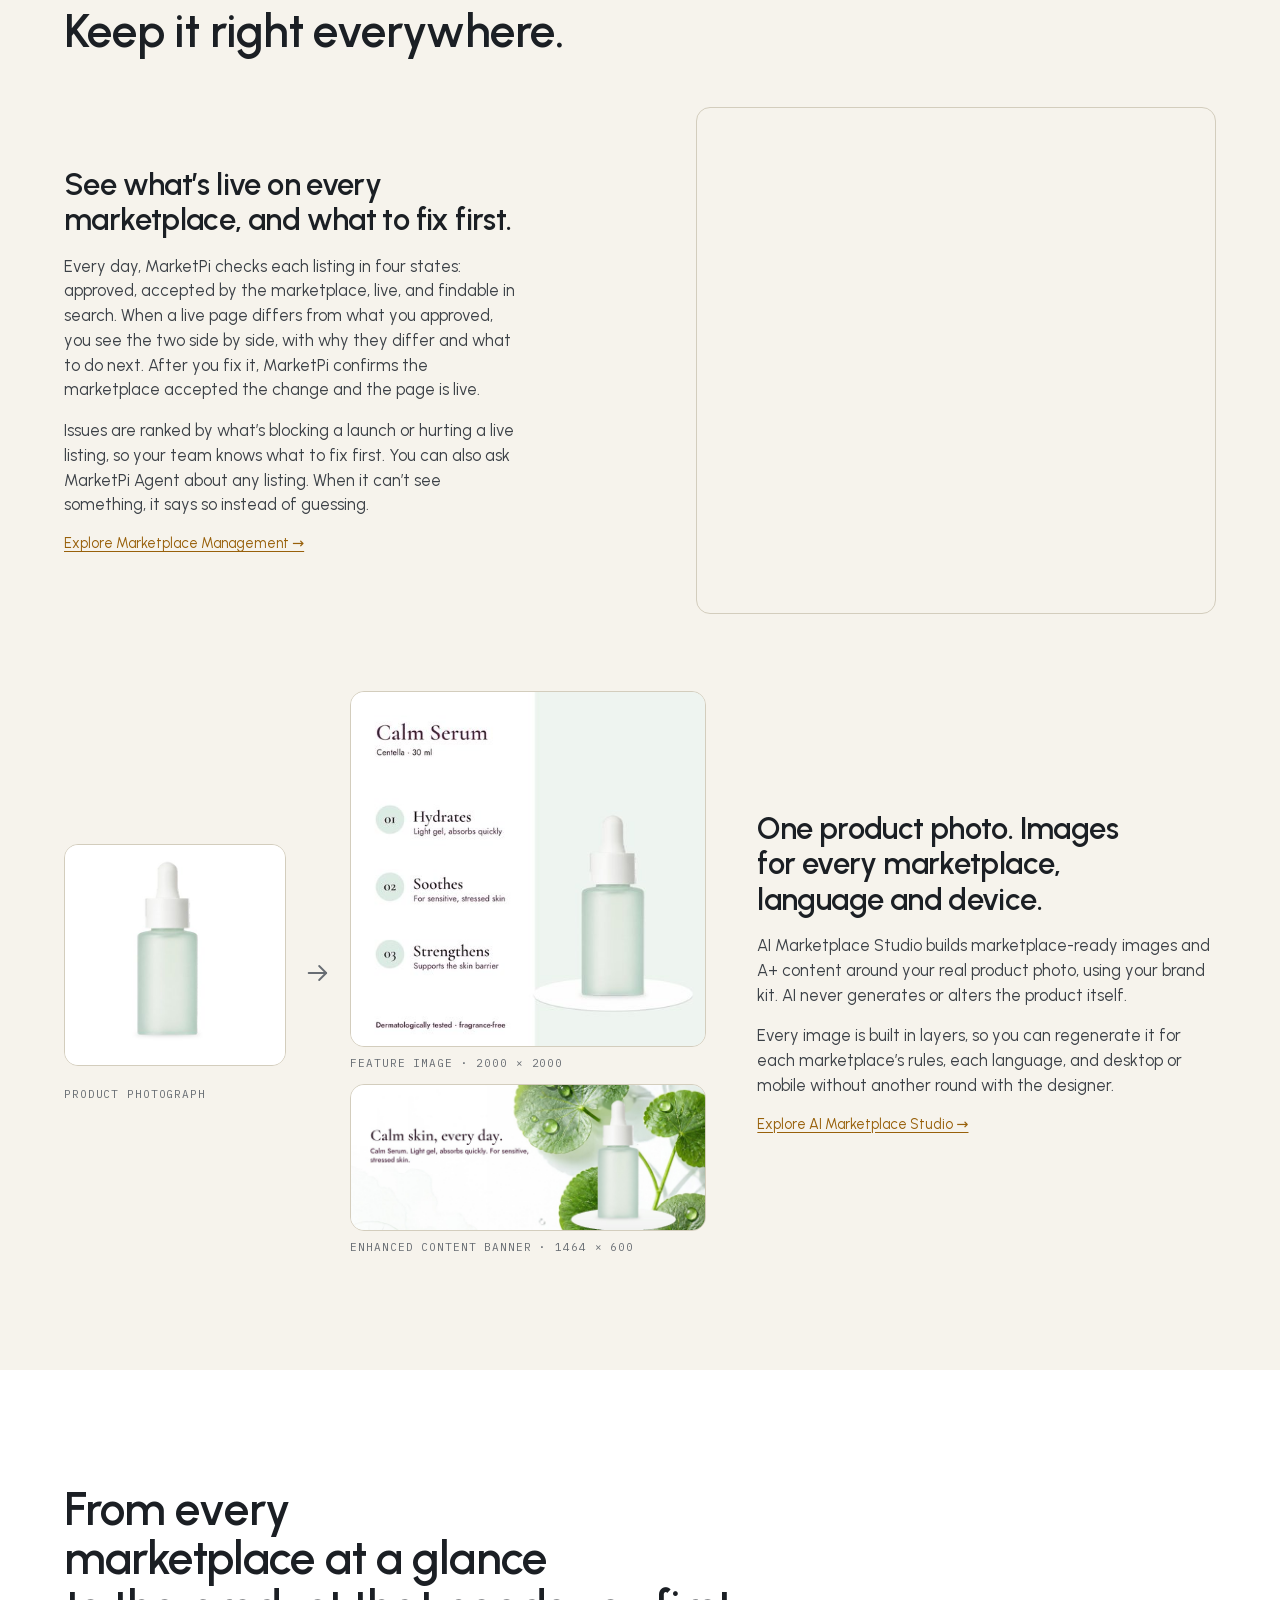
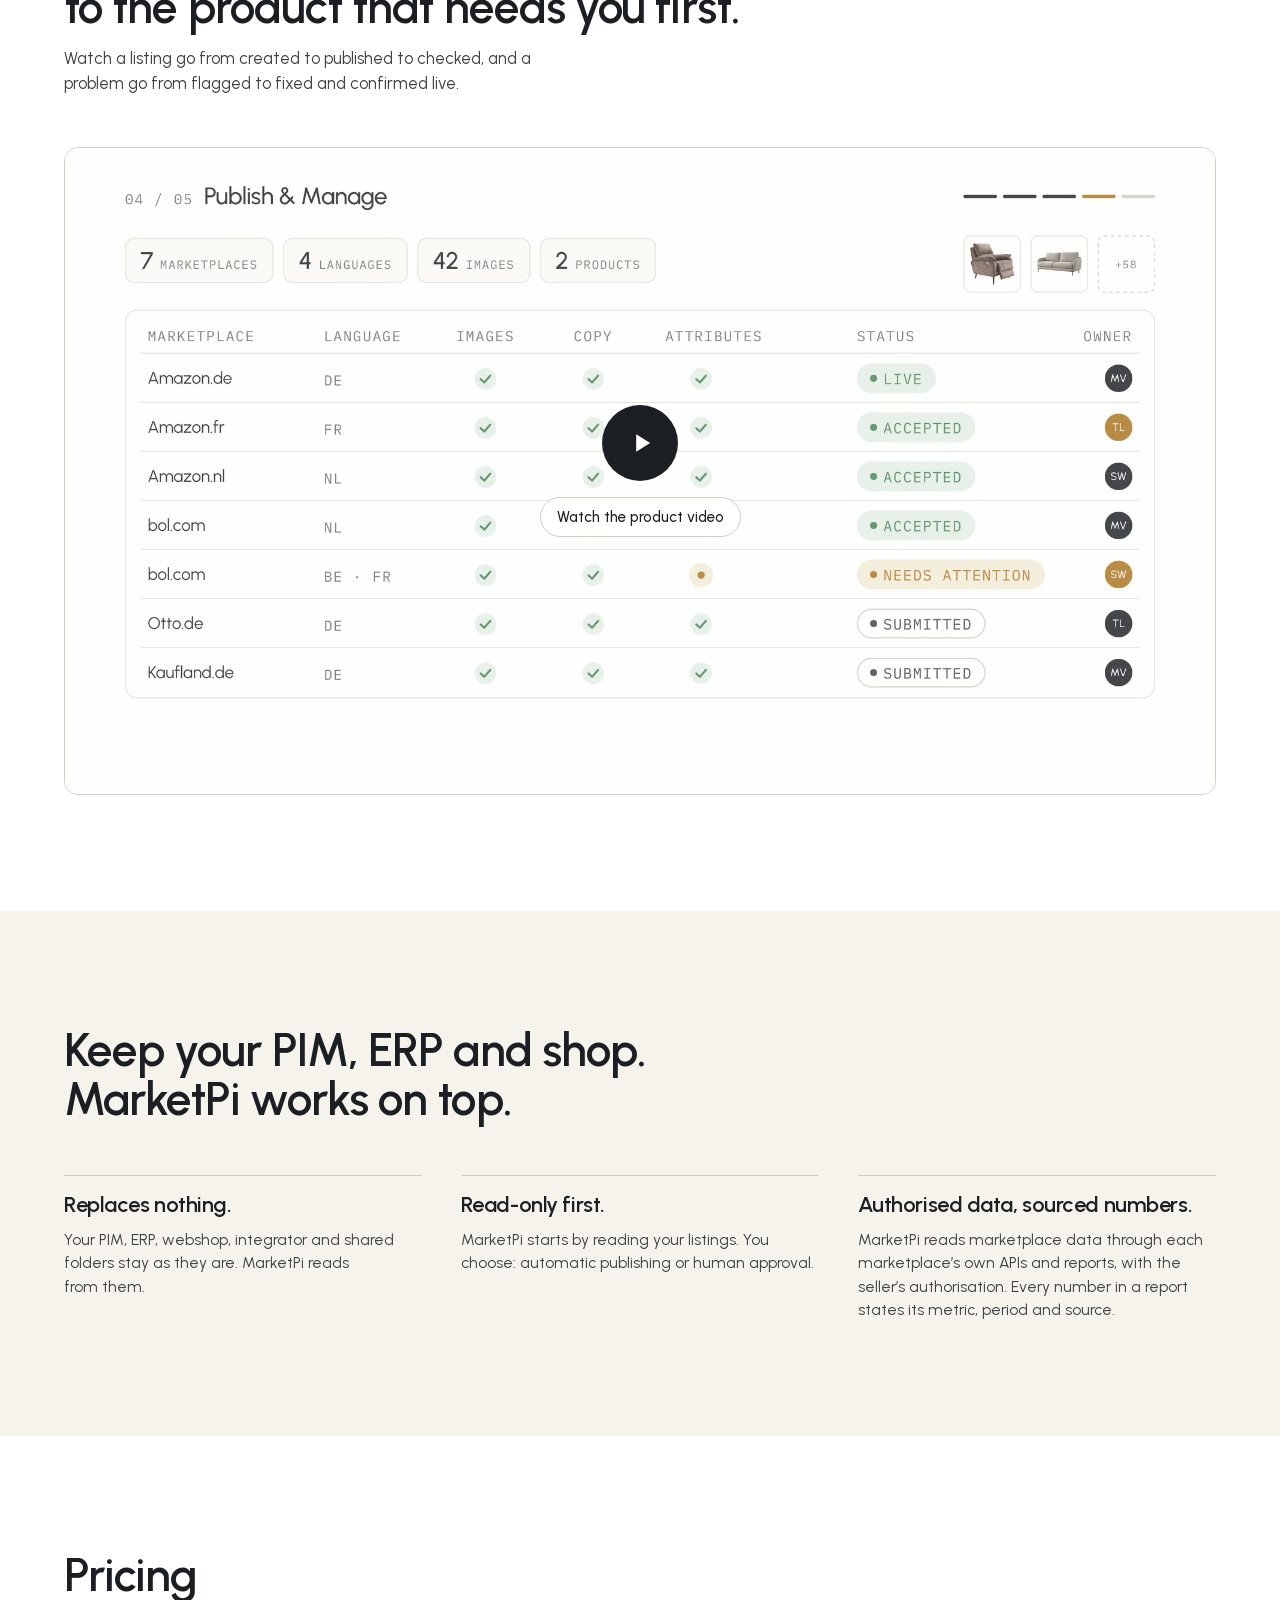
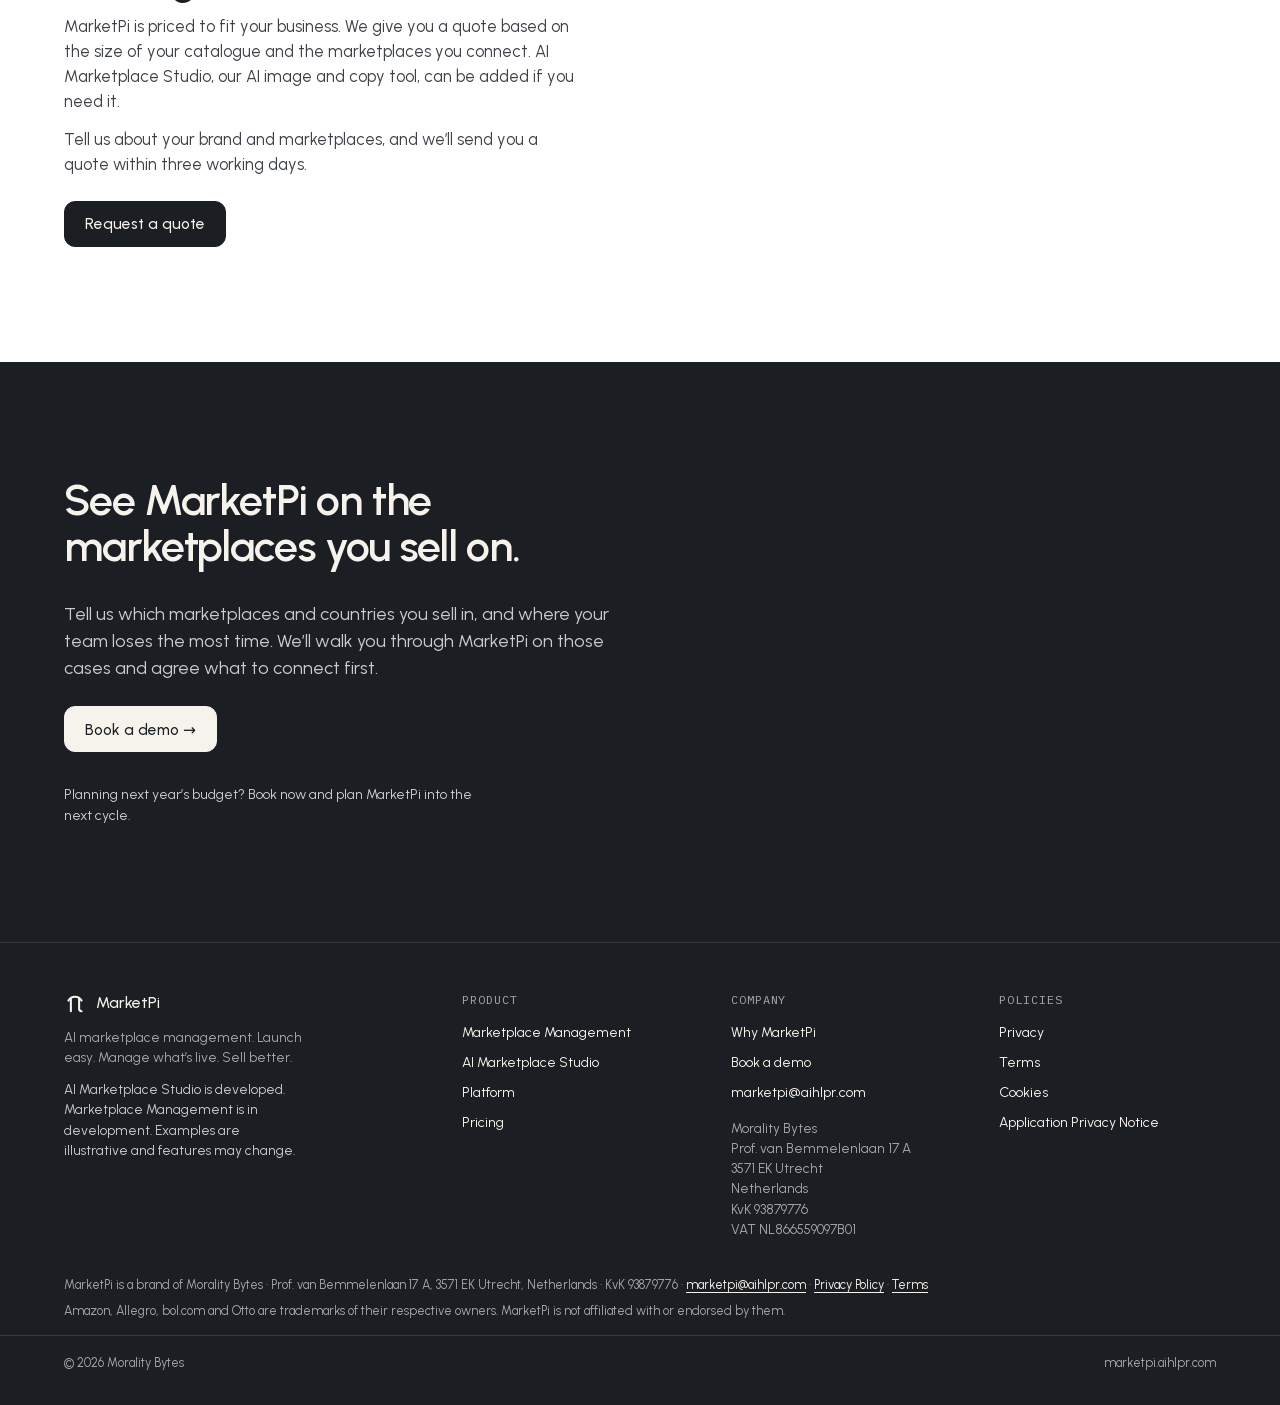
==== commit 609821bf: "Merge pull request #20 from AIHLPR/footer-legal-pricing Add legal footer line and a standalone prici" ====
--- a/index.html
+++ b/index.html
@@ -50,24 +50,26 @@
 
 <section class="sec" id="fit" data-screen-label="05 Fits your setup"><div class="wrap">
 <div class="head rv"><h2>Keep your PIM, ERP and shop.<br>MarketPi works on top.</h2></div>
-<div class="trio rv d1"><article><h3>Replaces nothing.</h3><p>Your PIM, ERP, webshop, integrator and shared folders stay as they are. MarketPi reads from them.</p></article><article><h3>Read-only first.</h3><p>Every seller starts read-only: MarketPi reads your listings and changes nothing. Publishing comes later, only when you switch it on, with automatic publishing or human approval of each change.</p></article><article><h3>Authorised data, sourced numbers.</h3><p>MarketPi reads marketplace data through each marketplace’s own APIs and reports, with the seller’s authorisation. Every number in a report states its metric, period and source.</p></article></div>
+<div class="trio rv d1"><article><h3>Replaces nothing.</h3><p>Your PIM, ERP, webshop, integrator and shared folders stay as they are. MarketPi reads from them.</p></article><article><h3>Read-only first.</h3><p>MarketPi starts by reading your listings. You choose: automatic publishing or human approval.</p></article><article><h3>Authorised data, sourced numbers.</h3><p>MarketPi reads marketplace data through each marketplace’s own APIs and reports, with the seller’s authorisation. Every number in a report states its metric, period and source.</p></article></div>
 </div></section>
 
-<section class="sec d close" id="demo" data-screen-label="06 Demo and pricing"><div class="wrap">
+<section class="sec w" id="pricing" data-screen-label="06 Pricing"><div class="wrap">
+<div class="head rv"><h2>Pricing</h2><p>MarketPi is priced to fit your business. We give you a quote based on the size of your catalogue and the marketplaces you connect. AI Marketplace Studio, our AI image and copy tool, can be added if you need it.</p><p>Tell us about your brand and marketplaces, and we’ll send you a quote within three working days.</p><div class="cta"><a class="btn" href="mailto:marketpi@aihlpr.com?subject=MarketPi%20quote%20request">Request a quote</a></div></div>
+</div></section>
+<section class="sec d close" id="demo" data-screen-label="07 Demo"><div class="wrap">
 <div class="two">
 <div class="head rv"><h2>See MarketPi on the marketplaces you sell on.</h2><p>Tell us which marketplaces and countries you sell in, and where your team loses the most time. We’ll walk you through MarketPi on those cases and agree what to connect first.</p><div class="cta rv d1"><a class="btn" href="https://bookings.cloud.microsoft/book/MarketPiDemo3@aihlpr.com/?ismsaljsauthenabled" target="_blank" rel="noopener">Book a demo →</a></div><p class="note rv d1">Planning next year’s budget? Book now and plan MarketPi into the next cycle.</p></div>
-<div class="price rv d1" id="pricing"><h3>Pricing</h3><p>MarketPi is set up for each customer. We agree pricing in the demo, based on your catalogue, marketplaces, countries and the modules you switch on.</p><a class="more" href="https://bookings.cloud.microsoft/book/MarketPiDemo3@aihlpr.com/?ismsaljsauthenabled" target="_blank" rel="noopener">Book a demo →</a></div>
 </div>
 </div></section>
 
 </main>
 
 <footer><div class="wrap ft">
-<div class="fb"><a class="brand" href="/"><svg viewBox="0 0 64 64" fill="none" stroke="currentColor" stroke-width="6" stroke-linecap="round" aria-hidden="true"><path d="M12.95 25 A22 22 0 0 1 51.05 25"></path><path d="M20 17.6 V56"></path><path d="M44 17.6 V49 A7 7 0 0 0 51 56"></path></svg>MarketPi</a><p>AI marketplace management. Launch easy. Manage what’s live. Sell better.</p><p class="co">MarketPi is a brand of Morality Bytes.</p><p class="co">AI Marketplace Studio is developed. Marketplace Management is in development. Examples are illustrative and features may change.</p></div>
+<div class="fb"><a class="brand" href="/"><svg viewBox="0 0 64 64" fill="none" stroke="currentColor" stroke-width="6" stroke-linecap="round" aria-hidden="true"><path d="M12.95 25 A22 22 0 0 1 51.05 25"></path><path d="M20 17.6 V56"></path><path d="M44 17.6 V49 A7 7 0 0 0 51 56"></path></svg>MarketPi</a><p>AI marketplace management. Launch easy. Manage what’s live. Sell better.</p><p class="co">AI Marketplace Studio is developed. Marketplace Management is in development. Examples are illustrative and features may change.</p></div>
 <div class="fc"><span class="k">Product</span><a href="/marketplace-management">Marketplace Management</a><a href="/studio">AI Marketplace Studio</a><a href="#platform">Platform</a><a href="#pricing">Pricing</a></div>
-<div class="fc"><span class="k">Company</span><a href="#why">Why MarketPi</a><a href="https://bookings.cloud.microsoft/book/MarketPiDemo3@aihlpr.com/?ismsaljsauthenabled" target="_blank" rel="noopener">Book a demo</a><a href="mailto:marketpi@aihlpr.com">marketpi@aihlpr.com</a><address>Morality Bytes<br>Prof. van Bemmelenlaan 17 A<br>3571EK Utrecht<br>Netherlands<br>KvK 93879776<br>VAT NL866559097B01</address></div>
+<div class="fc"><span class="k">Company</span><a href="#why">Why MarketPi</a><a href="https://bookings.cloud.microsoft/book/MarketPiDemo3@aihlpr.com/?ismsaljsauthenabled" target="_blank" rel="noopener">Book a demo</a><a href="mailto:marketpi@aihlpr.com">marketpi@aihlpr.com</a><address>Morality Bytes<br>Prof. van Bemmelenlaan 17 A<br>3571 EK Utrecht<br>Netherlands<br>KvK 93879776<br>VAT NL866559097B01</address></div>
 <div class="fc"><span class="k">Policies</span><a href="/policies#privacy">Privacy</a><a href="/policies#terms">Terms</a><a href="/policies#cookies">Cookies</a><a href="/policies#application">Application Privacy Notice</a></div>
-</div><div class="wrap fl"><span>© 2026 Morality Bytes</span><span>marketpi.aihlpr.com</span></div></footer>
+</div><div class="wrap legal"><p>MarketPi is a brand of Morality Bytes · Prof. van Bemmelenlaan 17 A, 3571 EK Utrecht, Netherlands · KvK 93879776 · <a href="mailto:marketpi@aihlpr.com">marketpi@aihlpr.com</a> · <a href="/policies#privacy">Privacy Policy</a> · <a href="/policies#terms">Terms</a></p><p>Amazon, Allegro, bol.com and Otto are trademarks of their respective owners. MarketPi is not affiliated with or endorsed by them.</p></div><div class="wrap fl"><span>© 2026 Morality Bytes</span><span>marketpi.aihlpr.com</span></div></footer>
 <dialog class="lbx" id="lbx" aria-label="Enlarged image"><button class="lbx-x" type="button" aria-label="Close"><svg viewBox="0 0 24 24" fill="none" stroke="currentColor" stroke-width="2" stroke-linecap="round" aria-hidden="true"><path d="M6 6l12 12M18 6L6 18"/></svg></button><img alt=""></dialog>
 <script src="assets/js/site.js"></script>
 <script>
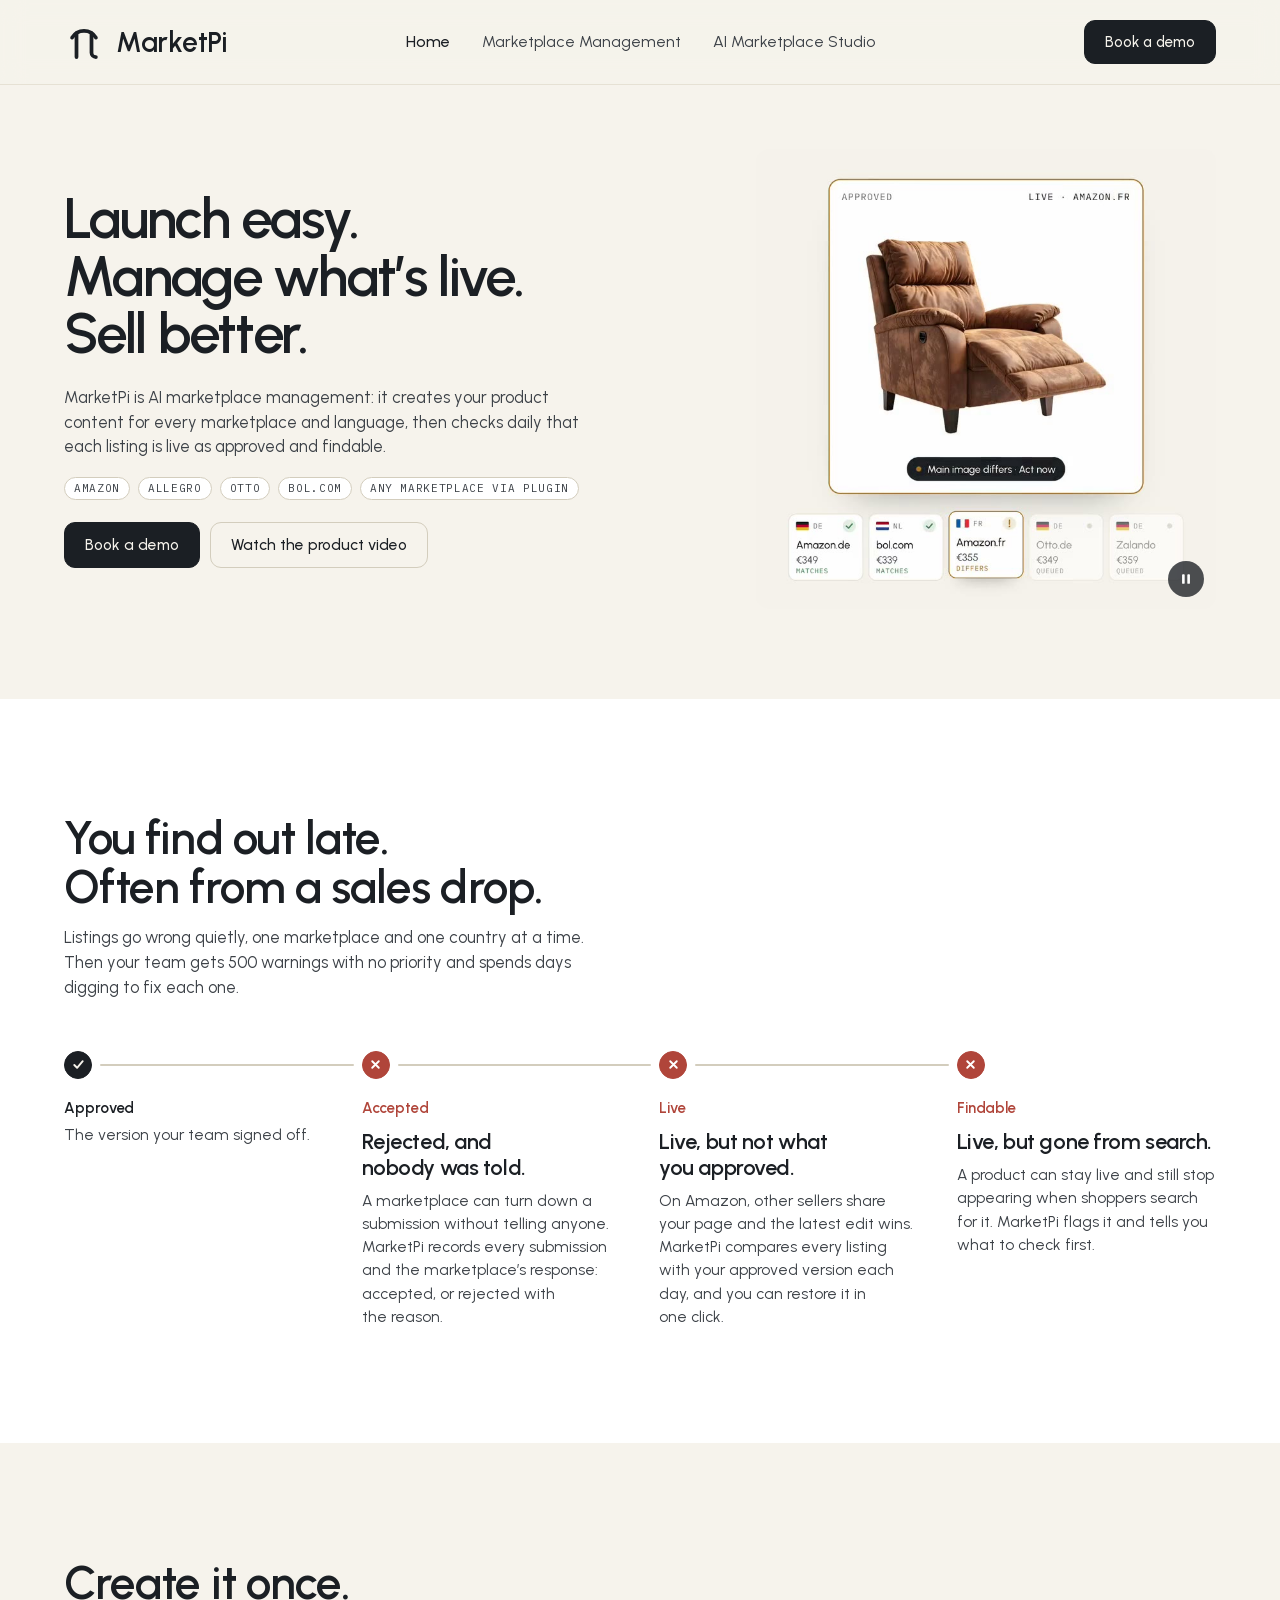
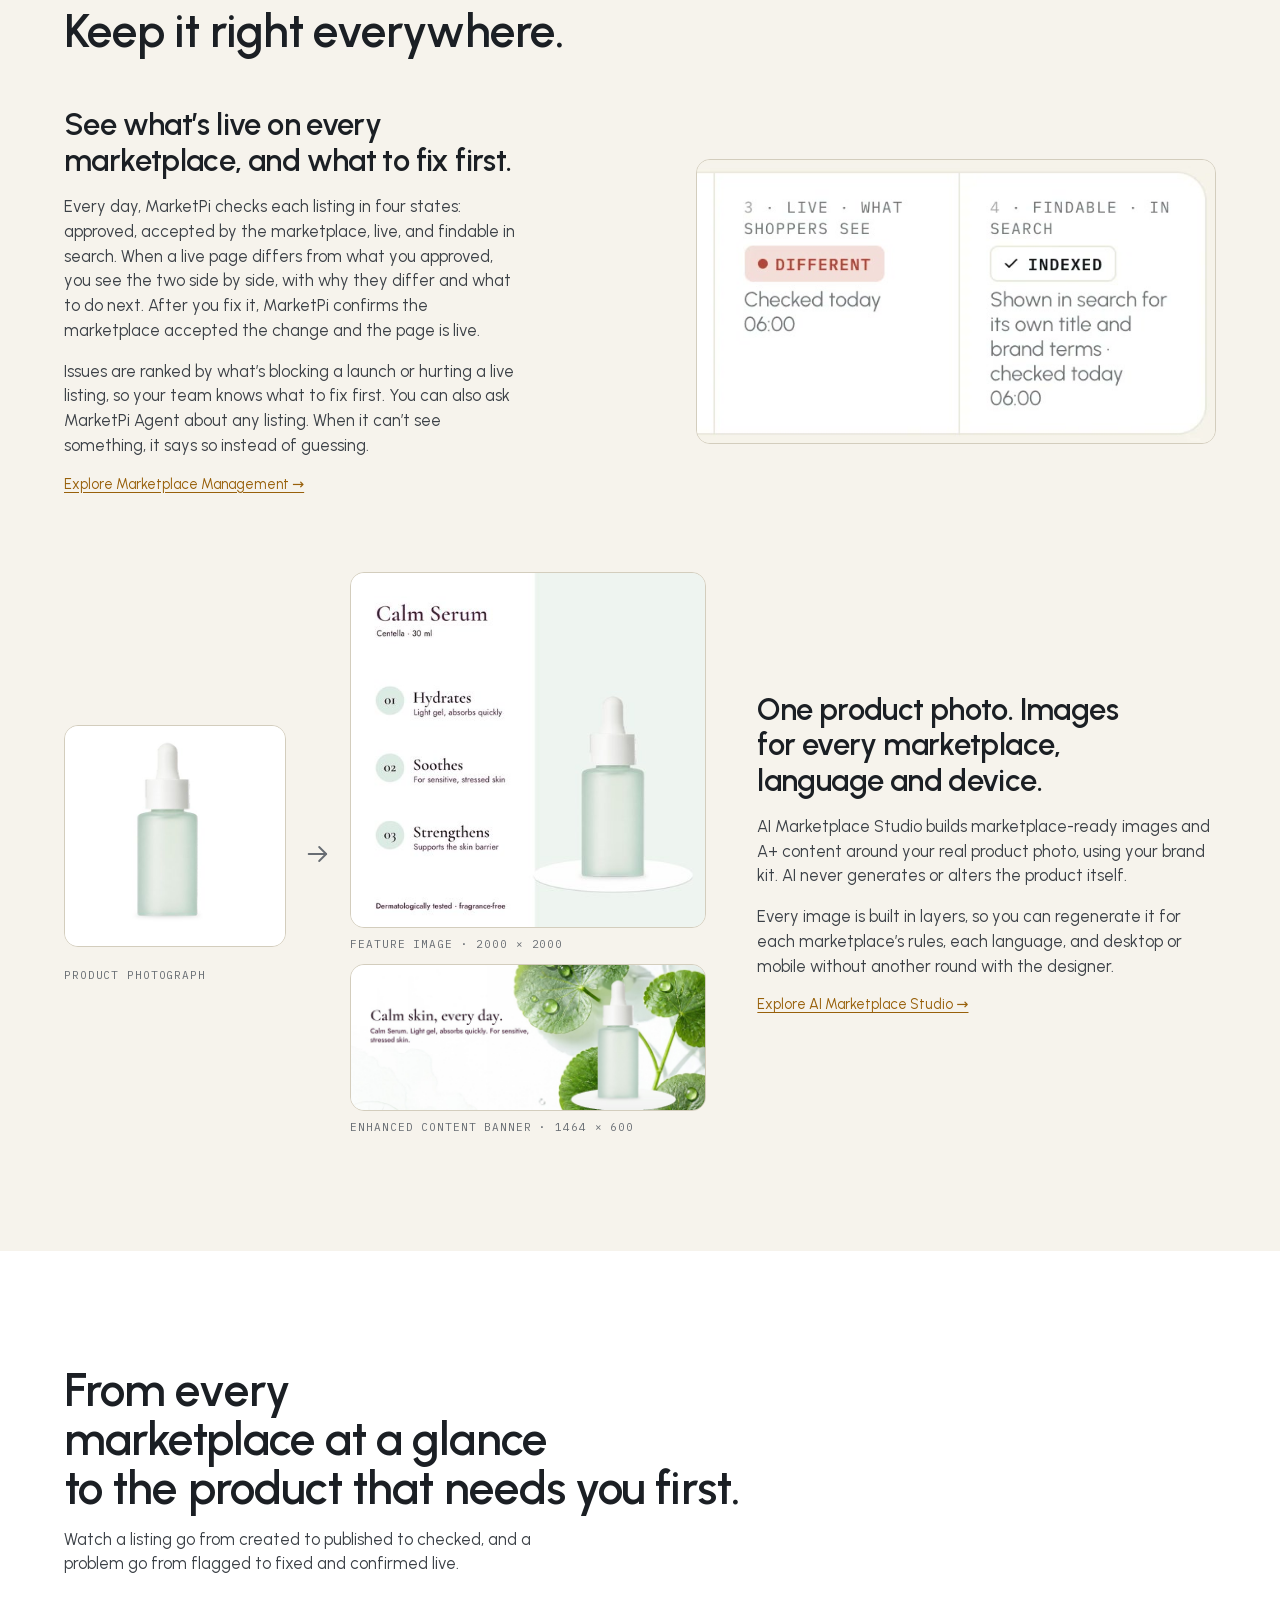
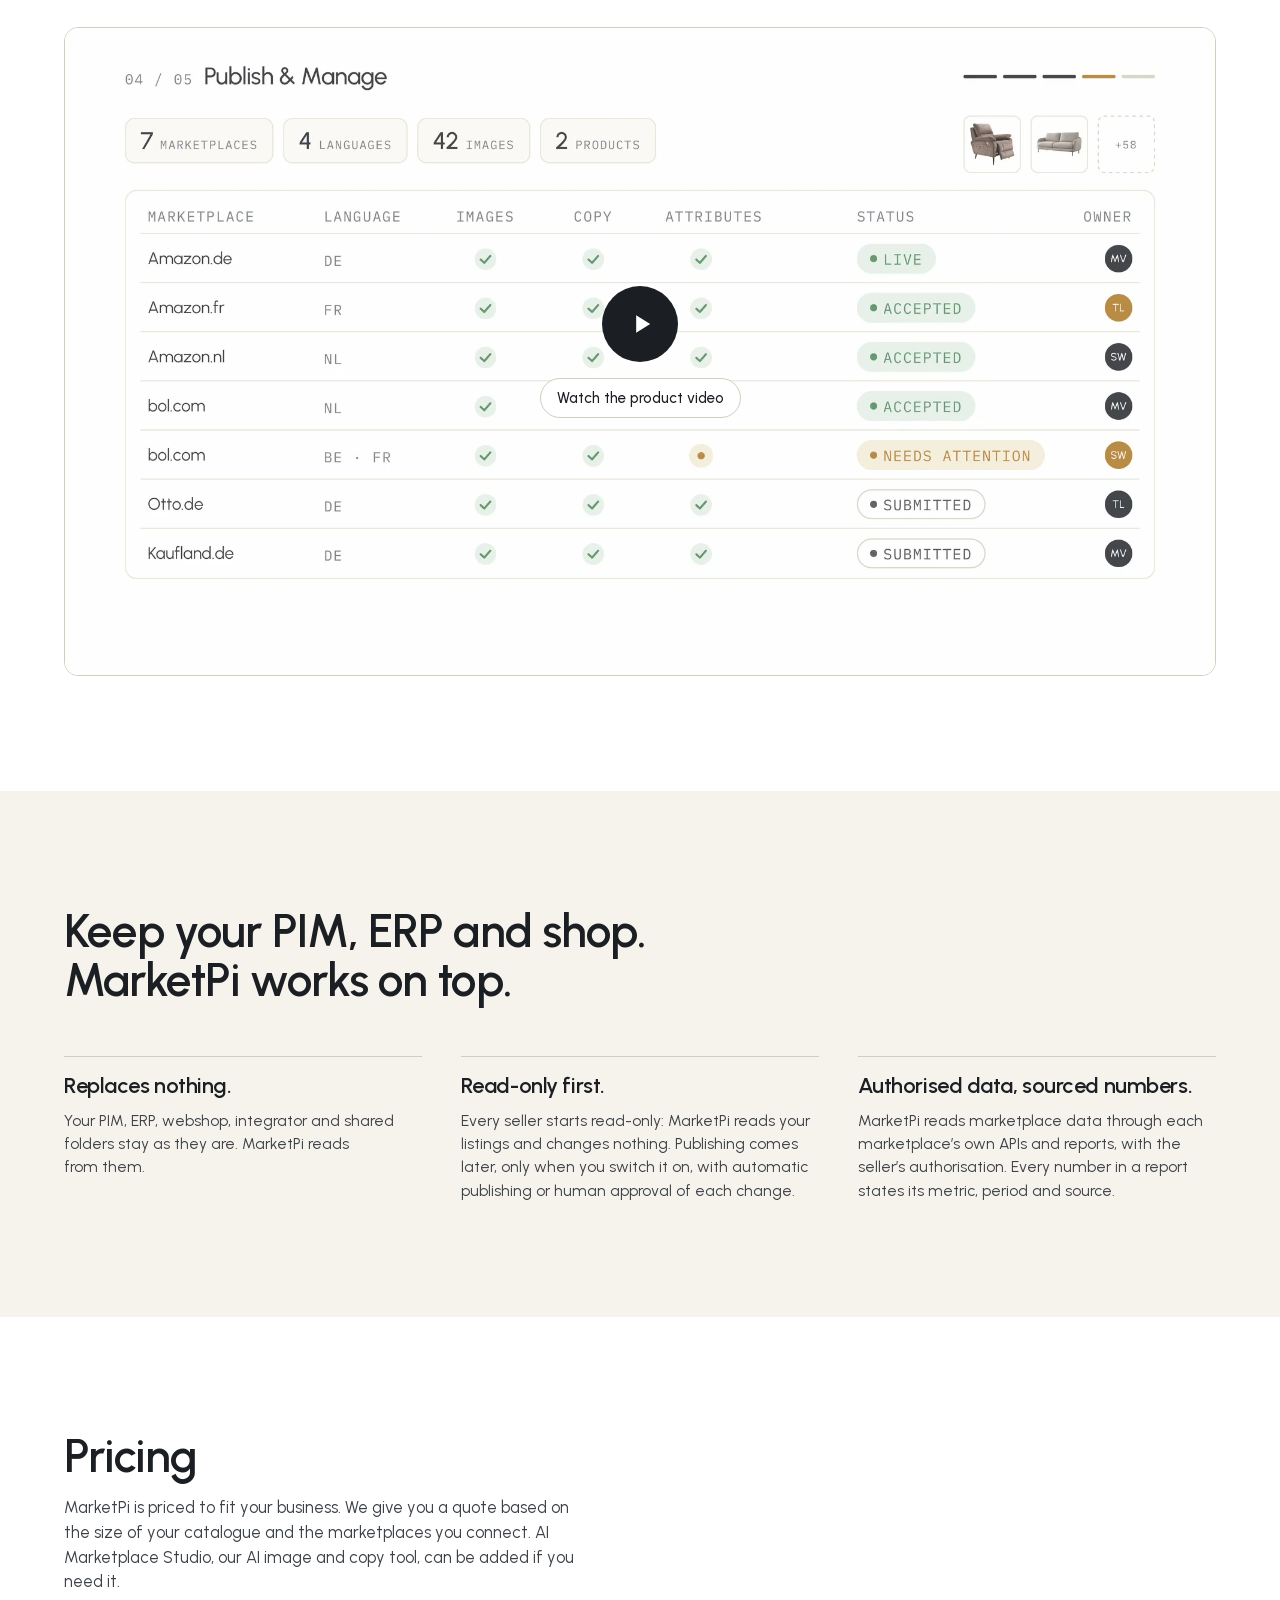
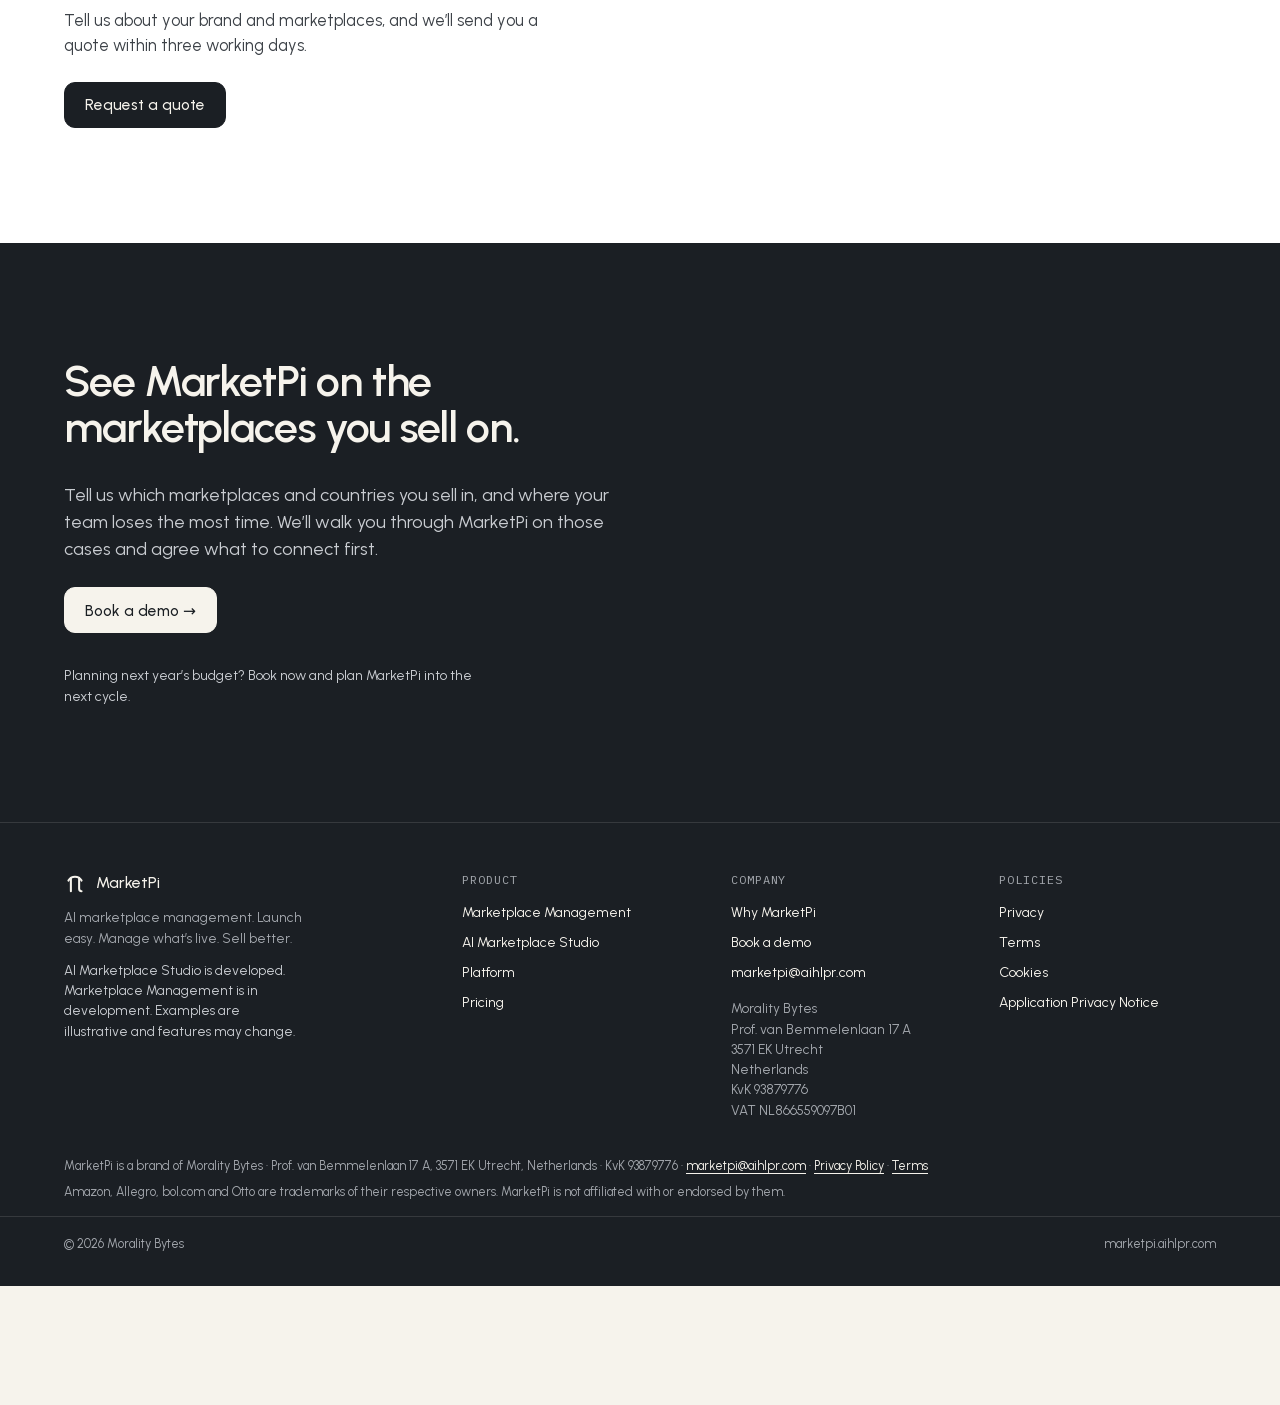
==== commit c22bc1de: "Merge pull request #21 from AIHLPR/application-notice-fixes Align Application Privacy Notice with th" ====
--- a/index.html
+++ b/index.html
@@ -50,7 +50,7 @@
 
 <section class="sec" id="fit" data-screen-label="05 Fits your setup"><div class="wrap">
 <div class="head rv"><h2>Keep your PIM, ERP and shop.<br>MarketPi works on top.</h2></div>
-<div class="trio rv d1"><article><h3>Replaces nothing.</h3><p>Your PIM, ERP, webshop, integrator and shared folders stay as they are. MarketPi reads from them.</p></article><article><h3>Read-only first.</h3><p>MarketPi starts by reading your listings. You choose: automatic publishing or human approval.</p></article><article><h3>Authorised data, sourced numbers.</h3><p>MarketPi reads marketplace data through each marketplace’s own APIs and reports, with the seller’s authorisation. Every number in a report states its metric, period and source.</p></article></div>
+<div class="trio rv d1"><article><h3>Replaces nothing.</h3><p>Your PIM, ERP, webshop, integrator and shared folders stay as they are. MarketPi reads from them.</p></article><article><h3>Read-only first.</h3><p>Every seller starts read-only: MarketPi reads your listings and changes nothing. Publishing comes later, only when you switch it on, with automatic publishing or human approval of each change.</p></article><article><h3>Authorised data, sourced numbers.</h3><p>MarketPi reads marketplace data through each marketplace’s own APIs and reports, with the seller’s authorisation. Every number in a report states its metric, period and source.</p></article></div>
 </div></section>
 
 <section class="sec w" id="pricing" data-screen-label="06 Pricing"><div class="wrap">
